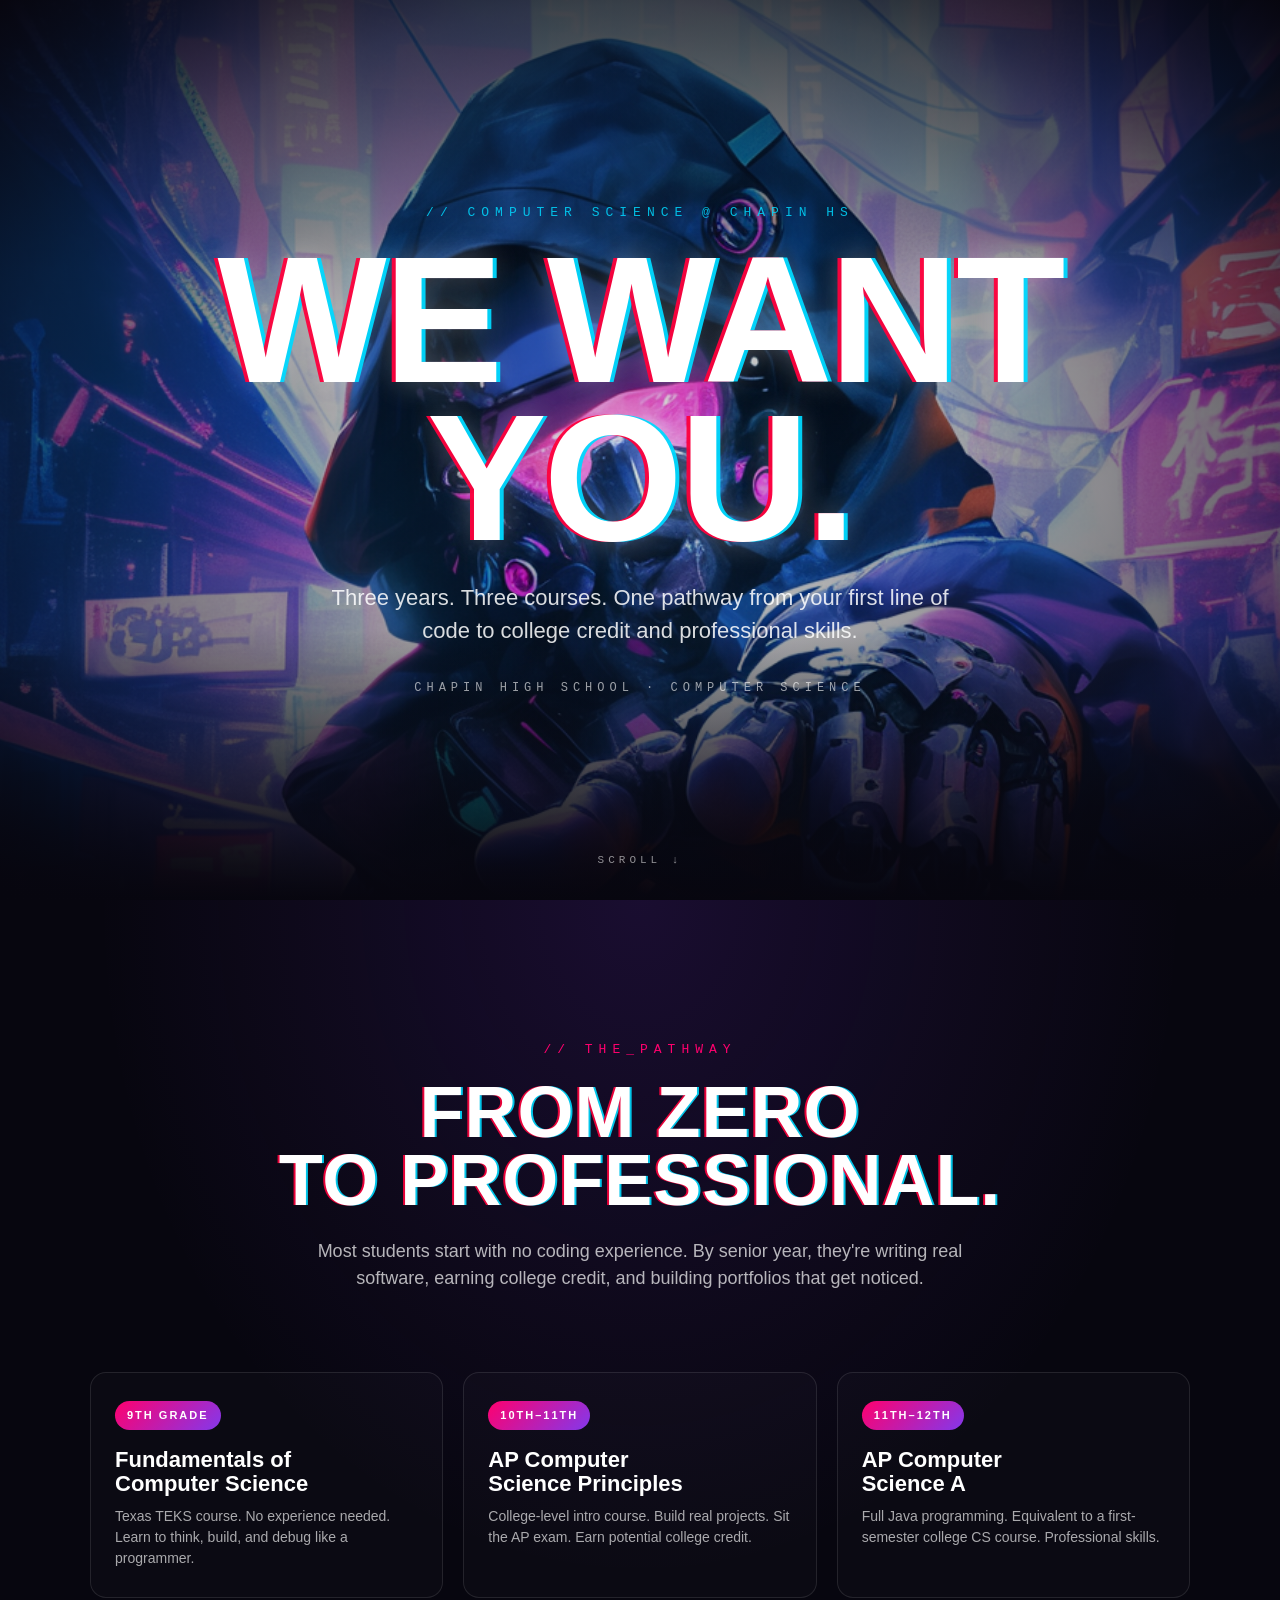
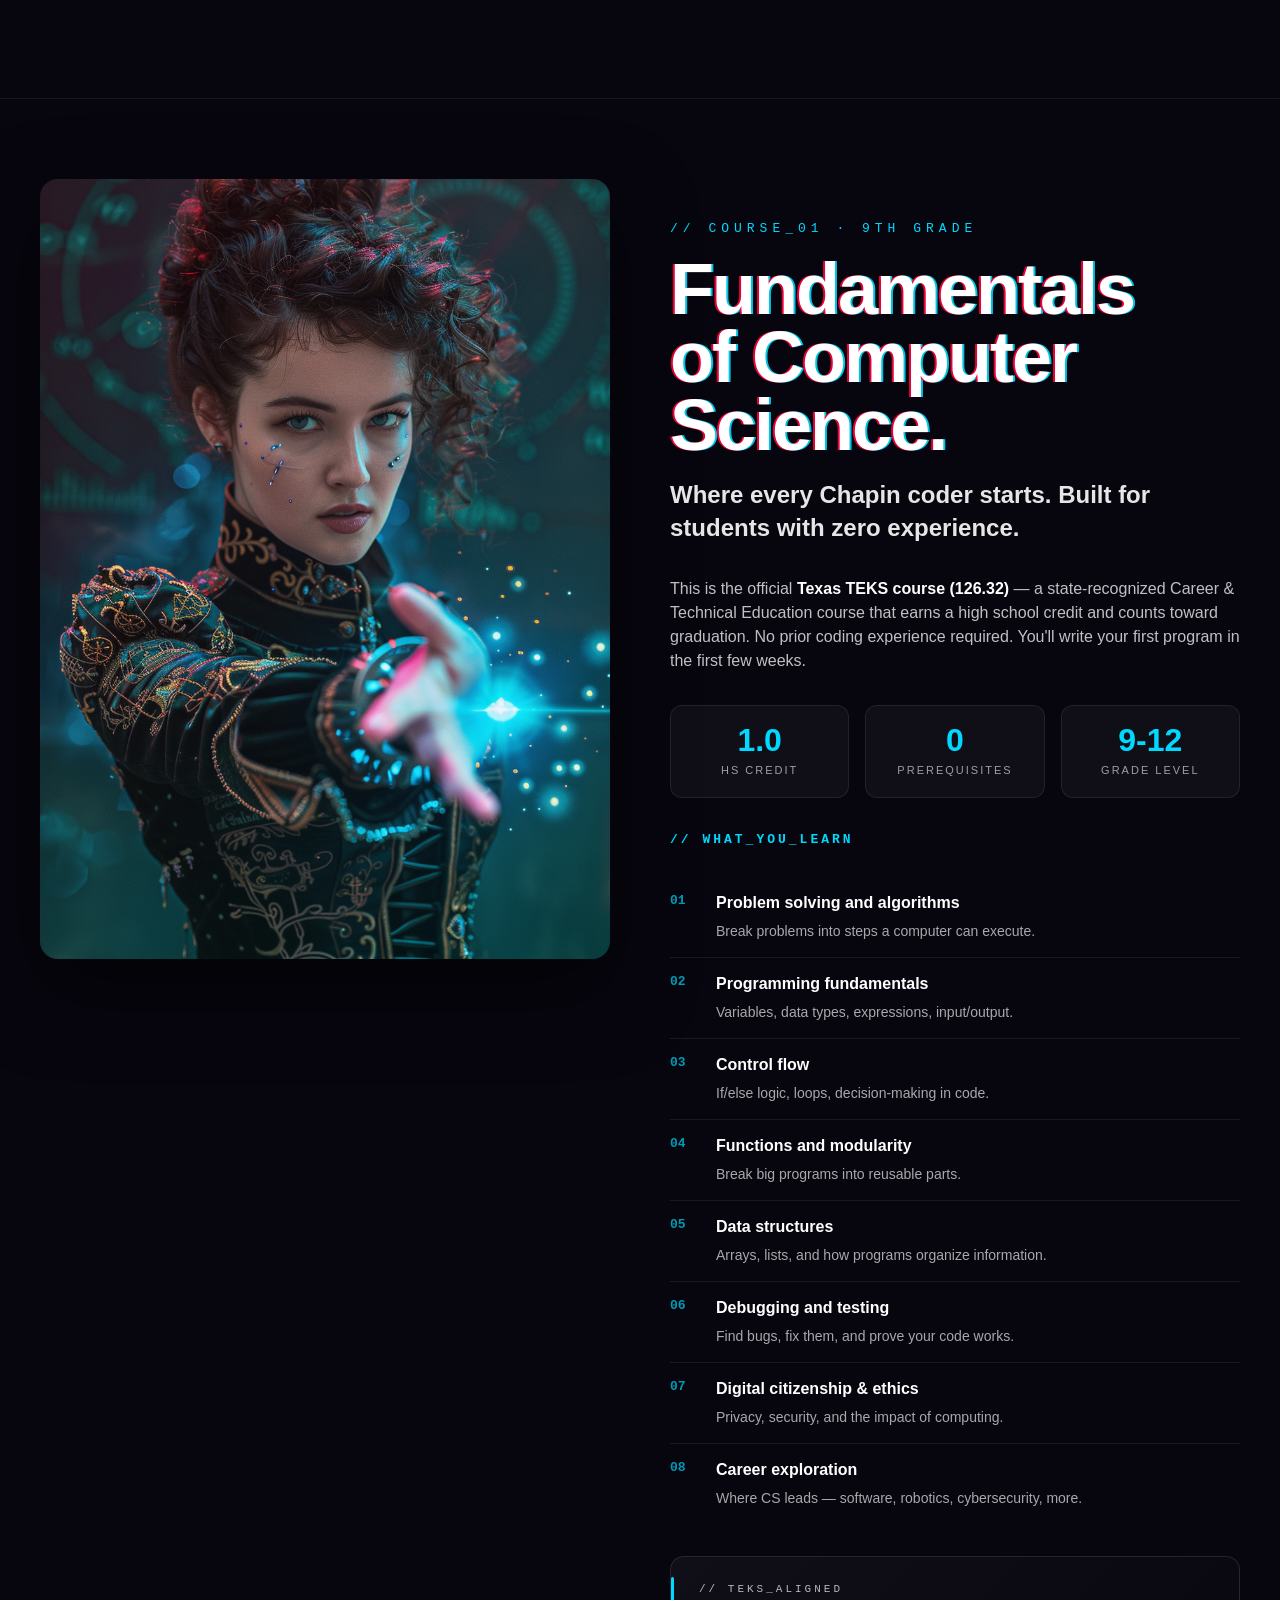
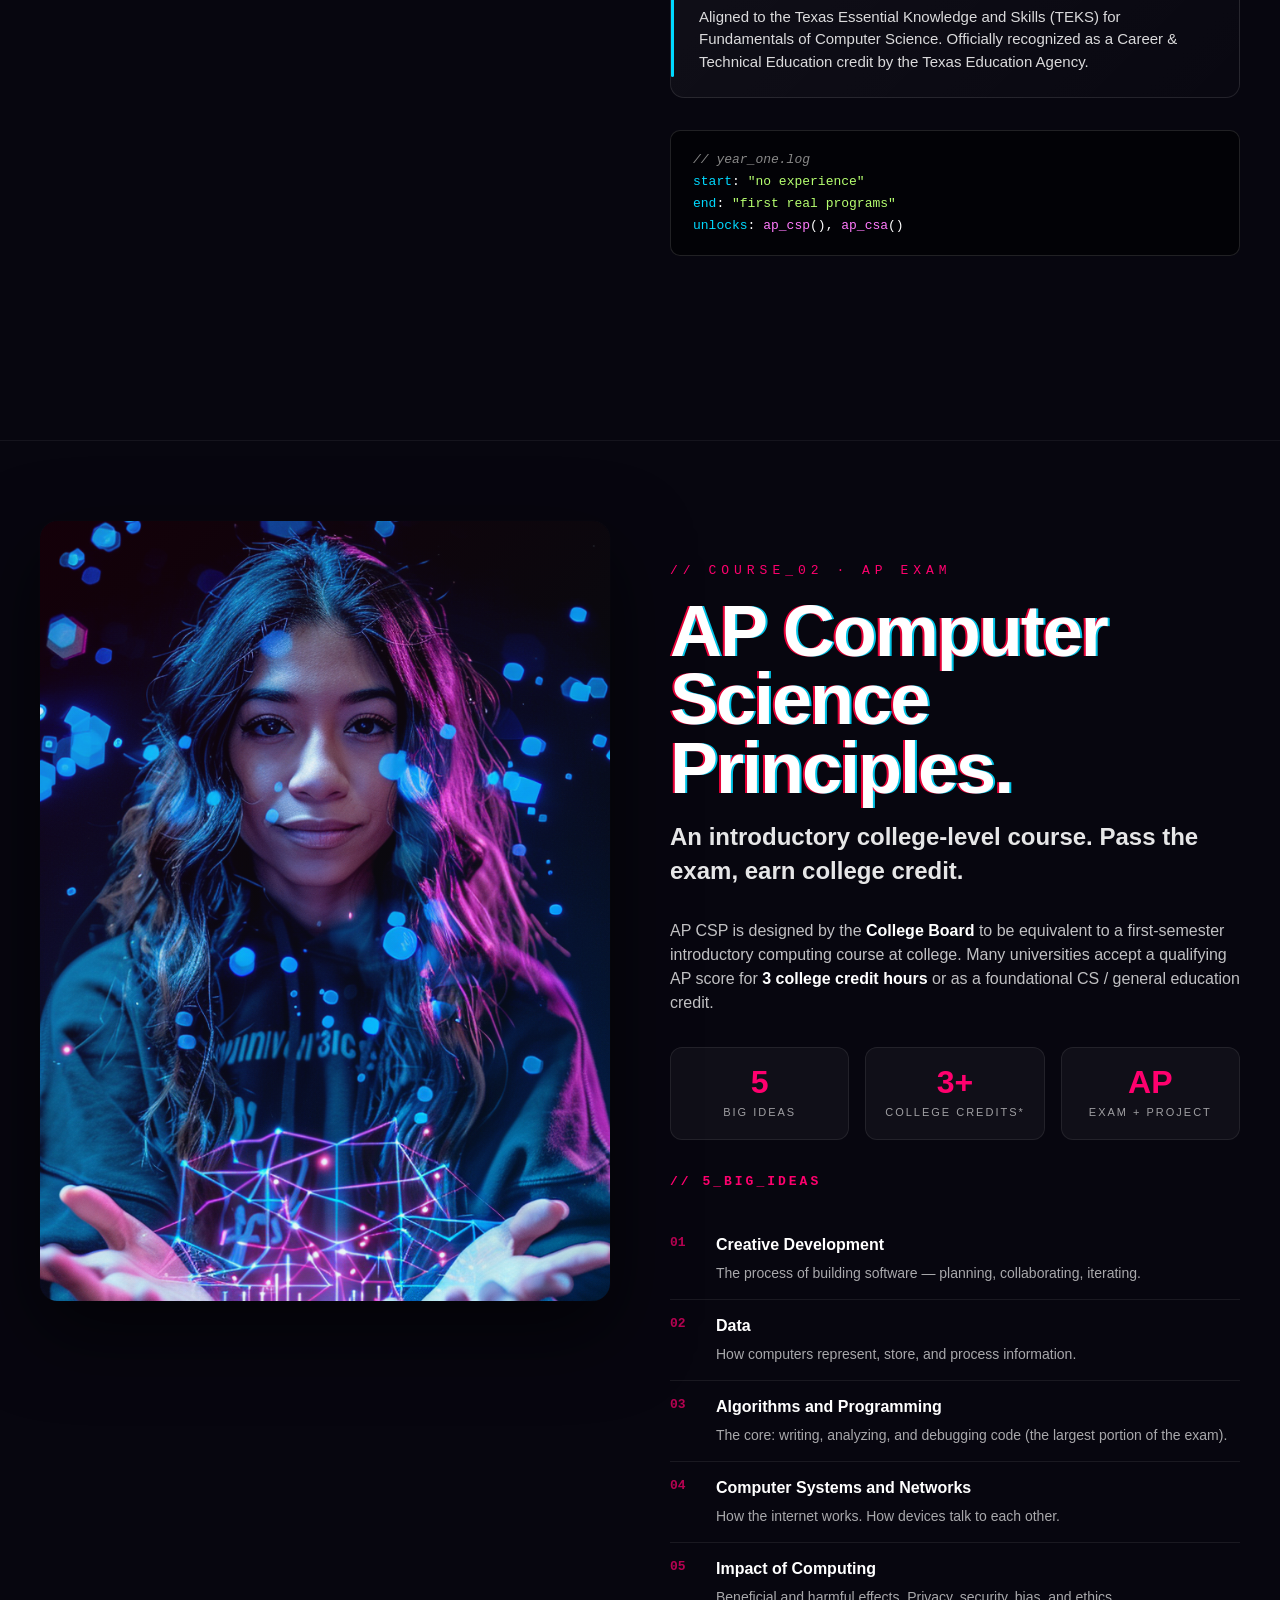
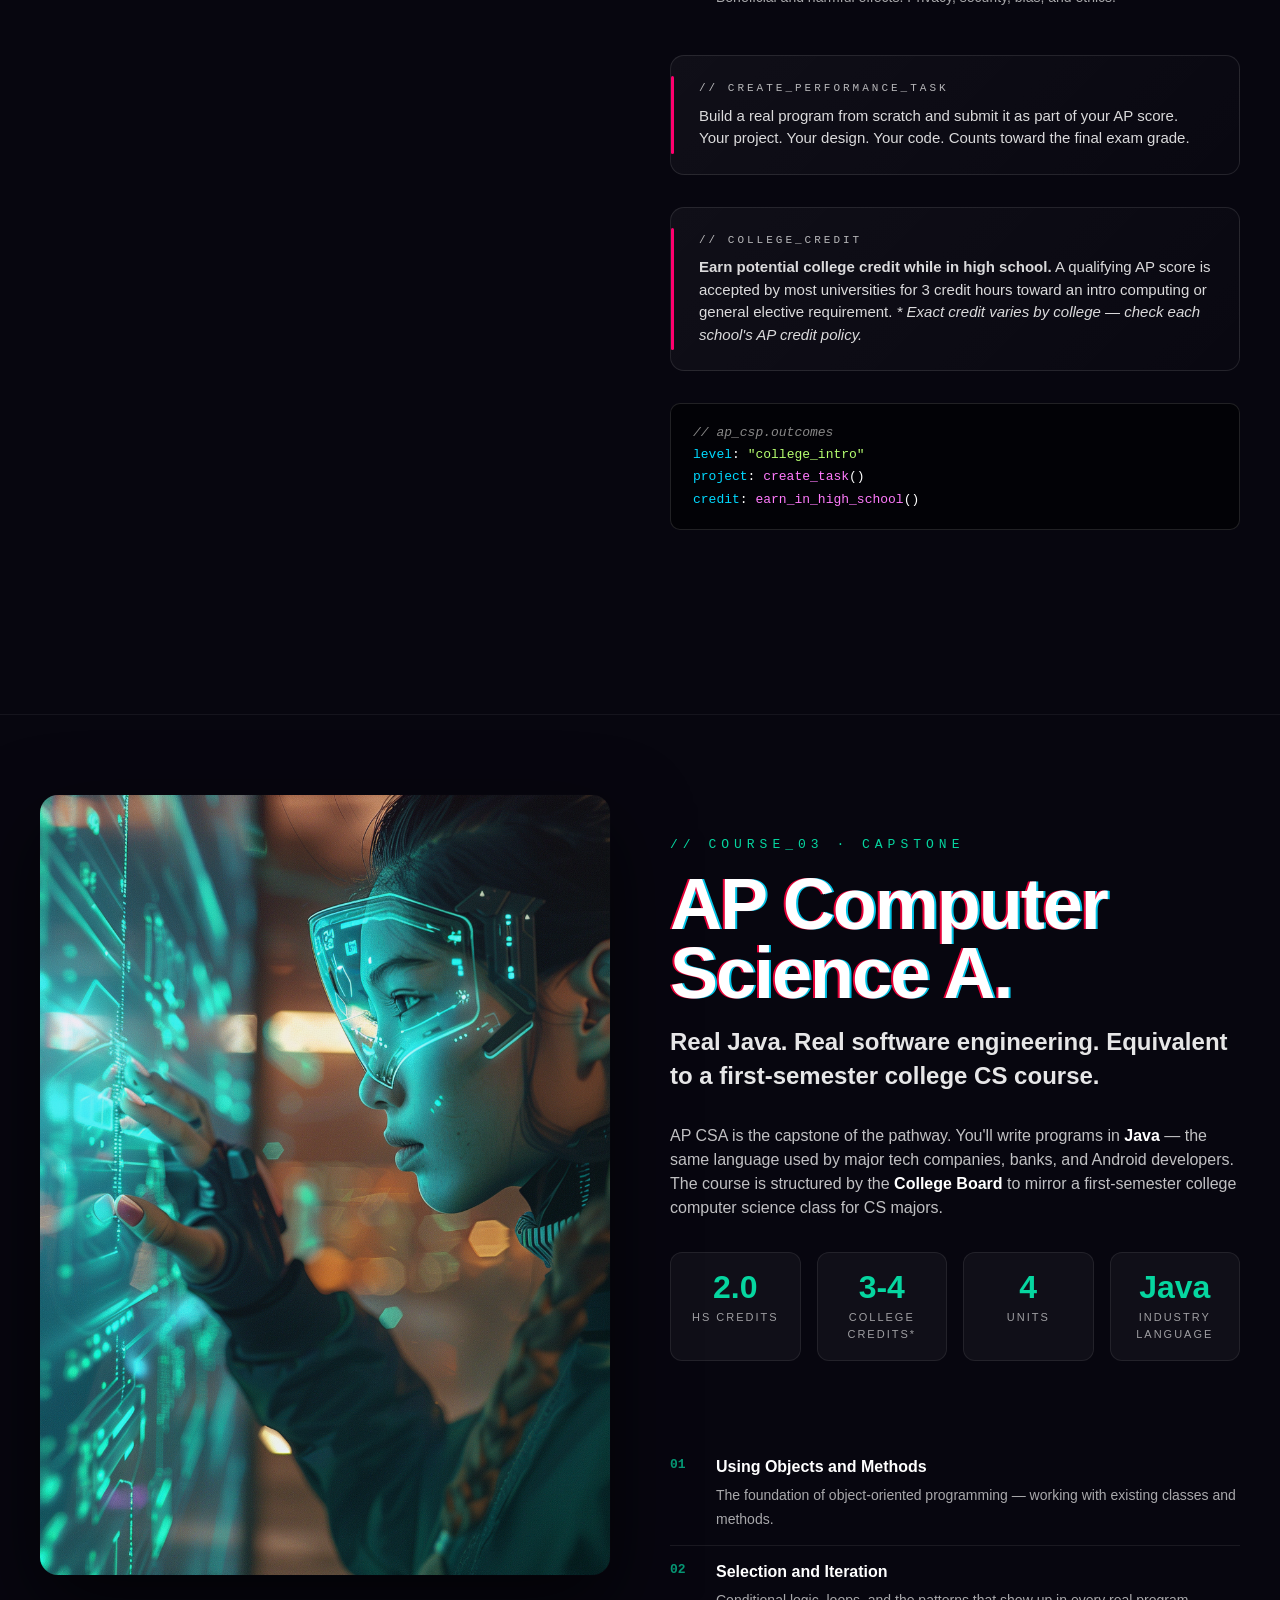
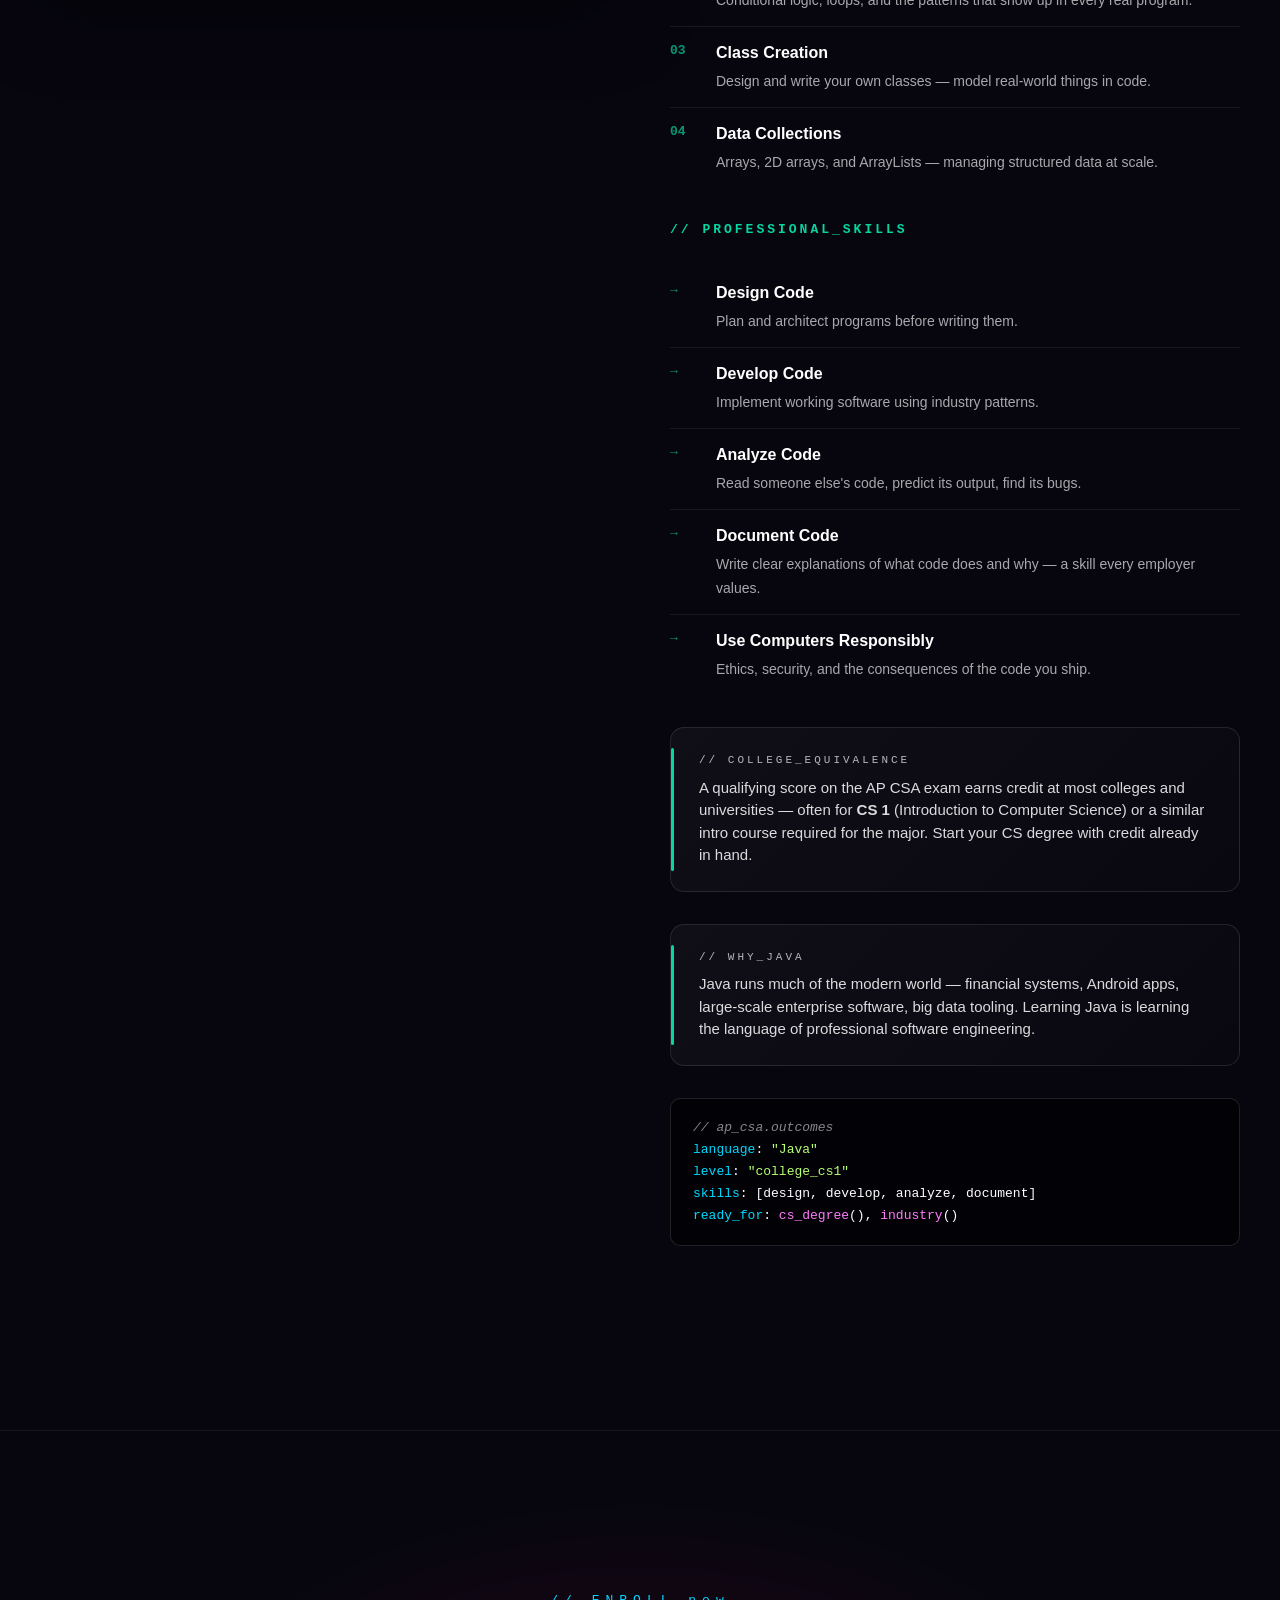
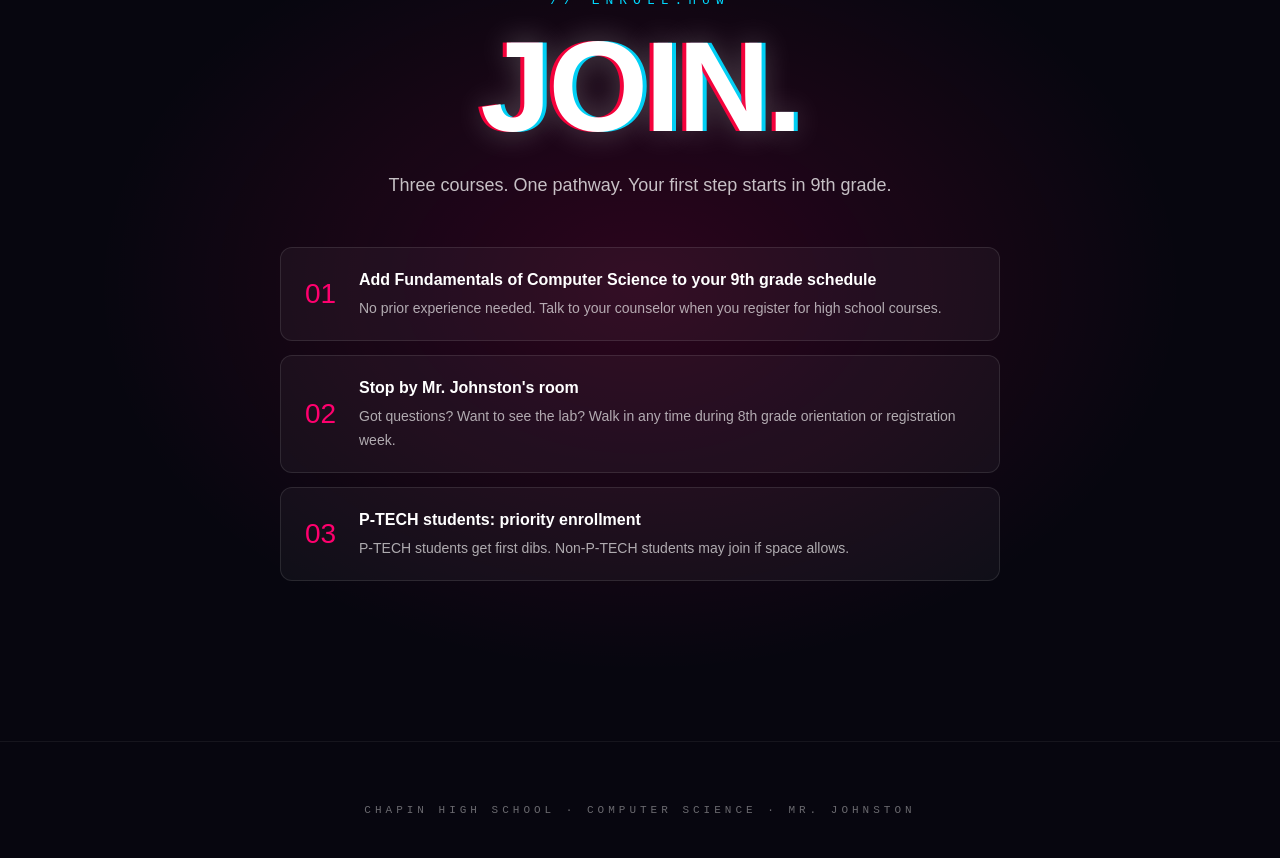
==== index.html @ 75ac90bd "update nav size" ====
<!DOCTYPE html>
<html lang="en">
<head>
<meta charset="UTF-8">
<meta name="viewport" content="width=device-width, initial-scale=1.0">
<title>Join CS at Chapin High School</title>
<style>
  * { box-sizing: border-box; margin: 0; padding: 0; }
  html { scroll-behavior: smooth; }
  body {
    font-family: 'Inter', -apple-system, BlinkMacSystemFont, 'Segoe UI', sans-serif;
    background: #07060f;
    color: #fff;
    overflow-x: hidden;
    line-height: 1.5;
  }
  img { display: block; max-width: 100%; }

  /* ─────────────────────────────────────────────
     CHROMATIC TEXT — matches the recruitment posters
  ───────────────────────────────────────────── */
  .chrom {
    text-shadow:
      -4px 0 0 rgba(255, 0, 60, 0.95),
       4px 0 0 rgba(0, 217, 255, 0.95),
       0 0 30px rgba(255,255,255,0.3);
    letter-spacing: 1px;
  }
  .chrom.subtle {
    text-shadow:
      -2px 0 0 rgba(255, 0, 60, 0.9),
       2px 0 0 rgba(0, 217, 255, 0.9);
  }
  .mono { font-family: 'Courier New', 'Menlo', monospace; }

  /* ─────────────────────────────────────────────
     STICKY NAV — top bar with course jump links
  ───────────────────────────────────────────── */
  nav.topbar {
    position: fixed;
    top: 0; left: 0; right: 0;
    z-index: 100;
    display: flex;
    justify-content: space-between;
    align-items: center;
    padding: 18px 32px;
    background: rgba(7, 6, 15, 0.75);
    backdrop-filter: blur(12px);
    -webkit-backdrop-filter: blur(12px);
    border-bottom: 1px solid rgba(255,255,255,0.08);
    transition: opacity 0.4s;
    opacity: 0;
    pointer-events: none;
  }
  nav.topbar.visible {
    opacity: 1;
    pointer-events: auto;
  }
  nav.topbar .brand {
    font-weight: 900;
    letter-spacing: 3px;
    font-size: 12px;
  }
  nav.topbar .links {
    display: flex;
    gap: 28px;
  }
  nav.topbar .links a {
    color: rgba(255,255,255,0.7);
    text-decoration: none;
    font-size: 13px;
    font-weight: 600;
    letter-spacing: 1px;
    transition: color 0.2s;
  }
  nav.topbar .links a:hover,
  nav.topbar .links a.active {
    color: #00d9ff;
  }
  nav.topbar .short { display: none; }
  @media (max-width: 600px) {
    nav.topbar { padding: 14px 18px; }
    nav.topbar .links { gap: 18px; }
    nav.topbar .full { display: none; }
    nav.topbar .short { display: inline; }
  }

  /* ─────────────────────────────────────────────
     HERO
  ───────────────────────────────────────────── */
  .hero {
    position: relative;
    height: 100vh;
    display: flex;
    align-items: center;
    justify-content: center;
    overflow: hidden;
  }
  .hero-bg {
    position: absolute;
    inset: 0;
    background-image: url('images/mjstem_Cool_cyberpunk_hacker_character_dramatic_recruitment-p_747921a9-f107-4bc1-9a56-e63c9869f5ca_3.png');
    background-size: cover;
    background-position: center 20%;
    z-index: 0;
  }
  .hero-bg::after {
    content: '';
    position: absolute;
    inset: 0;
    background:
      radial-gradient(ellipse at center, rgba(0,0,0,0.1) 0%, rgba(7,6,15,0.6) 70%, rgba(7,6,15,1) 100%),
      linear-gradient(to bottom, rgba(7,6,15,0.4) 0%, rgba(7,6,15,0) 30%, rgba(7,6,15,0) 70%, rgba(7,6,15,1) 100%);
  }
  .hero-content {
    position: relative;
    z-index: 2;
    text-align: center;
    padding: 0 24px;
    max-width: 1100px;
  }
  .hero .eyebrow {
    font-family: 'Courier New', monospace;
    font-size: 13px;
    letter-spacing: 6px;
    color: #00d9ff;
    margin-bottom: 20px;
    opacity: 0.85;
  }
  .hero h1 {
    font-family: 'Arial Black', 'Impact', sans-serif;
    font-size: clamp(72px, 14vw, 200px);
    font-weight: 900;
    line-height: 0.88;
    letter-spacing: -3px;
    margin-bottom: 24px;
  }
  .hero .sub {
    font-size: clamp(16px, 2vw, 22px);
    max-width: 640px;
    margin: 0 auto;
    color: rgba(255,255,255,0.85);
    font-weight: 500;
  }
  .hero .school {
    font-family: 'Courier New', monospace;
    font-size: 12px;
    letter-spacing: 5px;
    color: rgba(255,255,255,0.6);
    margin-top: 32px;
  }
  .scroll-cue {
    position: absolute;
    bottom: 32px;
    left: 50%;
    transform: translateX(-50%);
    z-index: 3;
    font-family: 'Courier New', monospace;
    font-size: 11px;
    letter-spacing: 4px;
    color: rgba(255,255,255,0.55);
    animation: bounce 2s infinite;
  }
  @keyframes bounce {
    0%, 100% { transform: translateX(-50%) translateY(0); }
    50% { transform: translateX(-50%) translateY(8px); }
  }

  /* ─────────────────────────────────────────────
     PATHWAY OVERVIEW
  ───────────────────────────────────────────── */
  .pathway {
    padding: 140px 32px 100px;
    text-align: center;
    background:
      radial-gradient(ellipse at top, rgba(131, 56, 236, 0.15), transparent 60%),
      #07060f;
  }
  .pathway .label {
    font-family: 'Courier New', monospace;
    font-size: 13px;
    letter-spacing: 6px;
    color: #ff006e;
    margin-bottom: 18px;
  }
  .pathway h2 {
    font-family: 'Arial Black', sans-serif;
    font-size: clamp(40px, 6vw, 72px);
    font-weight: 900;
    line-height: 0.95;
    margin-bottom: 24px;
  }
  .pathway .intro {
    max-width: 700px;
    margin: 0 auto 80px;
    font-size: 18px;
    color: rgba(255,255,255,0.7);
  }
  .pathway-grid {
    display: grid;
    grid-template-columns: repeat(3, 1fr);
    gap: 20px;
    max-width: 1100px;
    margin: 0 auto;
  }
  @media (max-width: 800px) {
    .pathway-grid { grid-template-columns: 1fr; }
  }
  .pathway-node {
    border: 1px solid rgba(255,255,255,0.1);
    border-radius: 16px;
    padding: 28px 24px;
    text-align: left;
    background: rgba(255,255,255,0.02);
    transition: all 0.5s cubic-bezier(0.16, 1, 0.3, 1);
    opacity: 0;
    transform: translateY(40px);
  }
  .pathway-node.in-view {
    opacity: 1;
    transform: translateY(0);
  }
  .pathway-node:hover {
    border-color: rgba(0, 217, 255, 0.4);
    background: rgba(0, 217, 255, 0.04);
  }
  .pathway-node .grade {
    display: inline-block;
    background: linear-gradient(135deg, #ff006e, #8338ec);
    color: #fff;
    font-weight: 900;
    font-size: 11px;
    letter-spacing: 2px;
    padding: 6px 12px;
    border-radius: 50px;
    margin-bottom: 18px;
  }
  .pathway-node h3 {
    font-family: 'Arial Black', sans-serif;
    font-size: 22px;
    line-height: 1.1;
    margin-bottom: 10px;
  }
  .pathway-node p {
    font-size: 14px;
    color: rgba(255,255,255,0.65);
  }

  /* ─────────────────────────────────────────────
     COURSE SECTIONS (sticky-image scrollytelling)
  ───────────────────────────────────────────── */
  .course {
    position: relative;
    padding: 80px 0;
    border-top: 1px solid rgba(255,255,255,0.06);
  }
  .course-row {
    display: grid;
    grid-template-columns: 1fr 1fr;
    gap: 60px;
    max-width: 1400px;
    margin: 0 auto;
    padding: 0 40px;
  }
  @media (max-width: 900px) {
    .course-row { grid-template-columns: 1fr; gap: 40px; }
  }
  .course-image {
    position: sticky;
    top: 80px;
    height: calc(100vh - 120px);
    border-radius: 18px;
    overflow: hidden;
    background-size: cover;
    background-position: center;
    box-shadow:
      0 30px 80px rgba(0,0,0,0.6),
      0 0 1px rgba(255,255,255,0.1);
  }
  .course-image::after {
    content: '';
    position: absolute;
    inset: 0;
    background: linear-gradient(135deg, rgba(255, 0, 110, 0.08), rgba(0, 217, 255, 0.08));
    pointer-events: none;
  }
  .course-content {
    padding: 40px 0 80px;
  }
  .course-content > * {
    opacity: 0;
    transform: translateY(30px);
    transition: opacity 0.7s ease, transform 0.7s ease;
  }
  .course-content > *.in-view {
    opacity: 1;
    transform: translateY(0);
  }
  .course .label {
    font-family: 'Courier New', monospace;
    font-size: 13px;
    letter-spacing: 5px;
    margin-bottom: 16px;
  }
  .course.focs .label { color: #00d9ff; }
  .course.csp .label  { color: #ff006e; }
  .course.csa .label  { color: #06d6a0; }
  .course h2 {
    font-family: 'Arial Black', sans-serif;
    font-size: clamp(40px, 6vw, 72px);
    font-weight: 900;
    line-height: 0.95;
    letter-spacing: -2px;
    margin-bottom: 18px;
  }
  .course .pitch {
    font-size: clamp(18px, 2vw, 24px);
    font-weight: 600;
    color: rgba(255,255,255,0.9);
    margin-bottom: 32px;
    line-height: 1.4;
  }
  .course p.body {
    color: rgba(255,255,255,0.75);
    margin-bottom: 24px;
    font-size: 16px;
  }
  .course p.body strong { color: #fff; font-weight: 700; }

  /* Stats row */
  .stats {
    display: grid;
    grid-template-columns: repeat(3, 1fr);
    gap: 16px;
    margin: 32px 0;
  }
  .stat {
    background: rgba(255,255,255,0.04);
    border: 1px solid rgba(255,255,255,0.08);
    border-radius: 12px;
    padding: 18px 16px;
    text-align: center;
  }
  .stat .num {
    font-family: 'Arial Black', sans-serif;
    font-size: 32px;
    font-weight: 900;
    line-height: 1;
    margin-bottom: 6px;
  }
  .course.focs .stat .num { color: #00d9ff; }
  .course.csp  .stat .num { color: #ff006e; }
  .course.csa  .stat .num { color: #06d6a0; }
  .stat .lbl {
    font-size: 11px;
    letter-spacing: 2px;
    color: rgba(255,255,255,0.6);
    text-transform: uppercase;
  }

  /* Topic / unit lists */
  .topic-list {
    margin: 28px 0;
    list-style: none;
  }
  .topic-list li {
    display: flex;
    gap: 14px;
    padding: 14px 0;
    border-bottom: 1px solid rgba(255,255,255,0.08);
    align-items: flex-start;
  }
  .topic-list li:last-child { border-bottom: none; }
  .topic-list .marker {
    font-family: 'Courier New', monospace;
    font-size: 13px;
    font-weight: 700;
    min-width: 32px;
    opacity: 0.7;
  }
  .course.focs .topic-list .marker { color: #00d9ff; }
  .course.csp .topic-list .marker { color: #ff006e; }
  .course.csa .topic-list .marker { color: #06d6a0; }
  .topic-list .text {
    flex: 1;
  }
  .topic-list .text strong {
    display: block;
    font-weight: 700;
    margin-bottom: 4px;
  }
  .topic-list .text span {
    color: rgba(255,255,255,0.65);
    font-size: 14px;
  }

  /* Callout box */
  .callout {
    border-radius: 14px;
    padding: 24px 28px;
    margin: 32px 0;
    background: linear-gradient(135deg, rgba(255,255,255,0.04), rgba(255,255,255,0.01));
    border: 1px solid rgba(255,255,255,0.1);
    position: relative;
  }
  .callout::before {
    content: '';
    position: absolute;
    left: 0;
    top: 20px;
    bottom: 20px;
    width: 3px;
    border-radius: 3px;
  }
  .course.focs .callout::before { background: #00d9ff; }
  .course.csp  .callout::before { background: #ff006e; }
  .course.csa  .callout::before { background: #06d6a0; }
  .callout .tag {
    font-family: 'Courier New', monospace;
    font-size: 11px;
    letter-spacing: 3px;
    margin-bottom: 8px;
    opacity: 0.7;
  }
  .callout p {
    font-size: 15px;
    color: rgba(255,255,255,0.85);
    line-height: 1.5;
  }

  /* Pseudocode block — matches recruitment poster style */
  .codeblock {
    background: rgba(0,0,0,0.6);
    border: 1px solid rgba(255,255,255,0.12);
    border-radius: 10px;
    padding: 18px 22px;
    margin: 24px 0;
    font-family: 'Courier New', monospace;
    font-size: 13px;
    line-height: 1.7;
    color: #fff;
  }
  .codeblock .cmt { color: #888; font-style: italic; }
  .codeblock .kw  { color: #00d9ff; }
  .codeblock .fn  { color: #ff7afc; }
  .codeblock .str { color: #b6ff70; }

  /* ─────────────────────────────────────────────
     FINAL CTA
  ───────────────────────────────────────────── */
  .final-cta {
    padding: 160px 32px;
    text-align: center;
    background:
      radial-gradient(ellipse at center, rgba(255, 0, 110, 0.15), transparent 60%),
      #07060f;
    border-top: 1px solid rgba(255,255,255,0.06);
  }
  .final-cta .label {
    font-family: 'Courier New', monospace;
    font-size: 13px;
    letter-spacing: 6px;
    color: #00d9ff;
    margin-bottom: 18px;
  }
  .final-cta h2 {
    font-family: 'Arial Black', sans-serif;
    font-size: clamp(56px, 10vw, 140px);
    font-weight: 900;
    line-height: 0.9;
    letter-spacing: -3px;
    margin-bottom: 28px;
  }
  .final-cta .lead {
    max-width: 600px;
    margin: 0 auto 48px;
    font-size: 18px;
    color: rgba(255,255,255,0.75);
  }
  .steps {
    max-width: 720px;
    margin: 0 auto;
    display: grid;
    gap: 14px;
  }
  .step {
    display: flex;
    align-items: center;
    gap: 18px;
    padding: 20px 24px;
    background: rgba(255,255,255,0.04);
    border: 1px solid rgba(255,255,255,0.1);
    border-radius: 12px;
    text-align: left;
  }
  .step .num {
    font-family: 'Arial Black', sans-serif;
    font-size: 28px;
    color: #ff006e;
    min-width: 36px;
  }
  .step .text strong {
    display: block;
    font-weight: 700;
    margin-bottom: 4px;
  }
  .step .text span {
    color: rgba(255,255,255,0.65);
    font-size: 14px;
  }

  footer {
    padding: 60px 32px 40px;
    text-align: center;
    border-top: 1px solid rgba(255,255,255,0.06);
    color: rgba(255,255,255,0.4);
    font-family: 'Courier New', monospace;
    font-size: 11px;
    letter-spacing: 4px;
  }
</style>
</head>
<body>

<!-- ════════ STICKY NAV ════════ -->
<nav class="topbar" id="topbar">
  <div class="brand mono">
    <span class="full">CHAPIN HIGH SCHOOL · CS</span>
    <span class="short">CHS</span>
  </div>
  <div class="links">
    <a href="#focs"><span class="full">FUNDAMENTALS</span><span class="short">FCS</span></a>
    <a href="#csp"><span class="full">AP CSP</span><span class="short">CSP</span></a>
    <a href="#csa"><span class="full">AP CSA</span><span class="short">CSA</span></a>
    <a href="#join">JOIN</a>
  </div>
</nav>

<!-- ════════ HERO ════════ -->
<section class="hero">
  <div class="hero-bg"></div>
  <div class="hero-content">
    <div class="eyebrow">// COMPUTER SCIENCE @ CHAPIN HS</div>
    <h1 class="chrom">WE WANT<br>YOU.</h1>
    <p class="sub">Three years. Three courses. One pathway from your first line of code to college credit and professional skills.</p>
    <div class="school">CHAPIN HIGH SCHOOL · COMPUTER SCIENCE</div>
  </div>
  <div class="scroll-cue">SCROLL ↓</div>
</section>

<!-- ════════ PATHWAY OVERVIEW ════════ -->
<section class="pathway">
  <div class="label">// THE_PATHWAY</div>
  <h2 class="chrom subtle">FROM ZERO<br>TO PROFESSIONAL.</h2>
  <p class="intro">Most students start with no coding experience. By senior year, they're writing real software, earning college credit, and building portfolios that get noticed.</p>

  <div class="pathway-grid">
    <div class="pathway-node" data-reveal>
      <span class="grade">9TH GRADE</span>
      <h3>Fundamentals of<br>Computer Science</h3>
      <p>Texas TEKS course. No experience needed. Learn to think, build, and debug like a programmer.</p>
    </div>
    <div class="pathway-node" data-reveal>
      <span class="grade">10TH–11TH</span>
      <h3>AP Computer<br>Science Principles</h3>
      <p>College-level intro course. Build real projects. Sit the AP exam. Earn potential college credit.</p>
    </div>
    <div class="pathway-node" data-reveal>
      <span class="grade">11TH–12TH</span>
      <h3>AP Computer<br>Science A</h3>
      <p>Full Java programming. Equivalent to a first-semester college CS course. Professional skills.</p>
    </div>
  </div>
</section>

<!-- ════════ FUNDAMENTALS OF CS ════════ -->
<section class="course focs" id="focs">
  <div class="course-row">
    <div class="course-image" style="background-image: url('images/cyberpunk-ada.png');"></div>
    <div class="course-content">
      <div class="label" data-reveal>// COURSE_01 · 9TH GRADE</div>
      <h2 class="chrom subtle" data-reveal>Fundamentals<br>of Computer<br>Science.</h2>
      <p class="pitch" data-reveal>Where every Chapin coder starts. Built for students with zero experience.</p>

      <p class="body" data-reveal>This is the official <strong>Texas TEKS course (126.32)</strong> — a state-recognized Career &amp; Technical Education course that earns a high school credit and counts toward graduation. No prior coding experience required. You'll write your first program in the first few weeks.</p>

      <div class="stats" data-reveal>
        <div class="stat"><div class="num">1.0</div><div class="lbl">HS Credit</div></div>
        <div class="stat"><div class="num">0</div><div class="lbl">Prerequisites</div></div>
        <div class="stat"><div class="num">9-12</div><div class="lbl">Grade Level</div></div>
      </div>

      <h3 class="mono" style="font-size:13px; letter-spacing:3px; color:#00d9ff; margin: 24px 0 8px;" data-reveal>// WHAT_YOU_LEARN</h3>
      <ul class="topic-list" data-reveal>
        <li><span class="marker">01</span><span class="text"><strong>Problem solving and algorithms</strong><span>Break problems into steps a computer can execute.</span></span></li>
        <li><span class="marker">02</span><span class="text"><strong>Programming fundamentals</strong><span>Variables, data types, expressions, input/output.</span></span></li>
        <li><span class="marker">03</span><span class="text"><strong>Control flow</strong><span>If/else logic, loops, decision-making in code.</span></span></li>
        <li><span class="marker">04</span><span class="text"><strong>Functions and modularity</strong><span>Break big programs into reusable parts.</span></span></li>
        <li><span class="marker">05</span><span class="text"><strong>Data structures</strong><span>Arrays, lists, and how programs organize information.</span></span></li>
        <li><span class="marker">06</span><span class="text"><strong>Debugging and testing</strong><span>Find bugs, fix them, and prove your code works.</span></span></li>
        <li><span class="marker">07</span><span class="text"><strong>Digital citizenship &amp; ethics</strong><span>Privacy, security, and the impact of computing.</span></span></li>
        <li><span class="marker">08</span><span class="text"><strong>Career exploration</strong><span>Where CS leads — software, robotics, cybersecurity, more.</span></span></li>
      </ul>

      <div class="callout" data-reveal>
        <div class="tag mono">// TEKS_ALIGNED</div>
        <p>Aligned to the Texas Essential Knowledge and Skills (TEKS) for Fundamentals of Computer Science. Officially recognized as a Career &amp; Technical Education credit by the Texas Education Agency.</p>
      </div>

      <div class="codeblock" data-reveal>
        <span class="cmt">// year_one.log</span><br>
        <span class="kw">start</span>: <span class="str">"no experience"</span><br>
        <span class="kw">end</span>: <span class="str">"first real programs"</span><br>
        <span class="kw">unlocks</span>: <span class="fn">ap_csp</span>(), <span class="fn">ap_csa</span>()
      </div>
    </div>
  </div>
</section>

<!-- ════════ AP CSP ════════ -->
<section class="course csp" id="csp">
  <div class="course-row">
    <div class="course-image" style="background-image: url('images/mjstem_Confident_young_Latina_creator_warm_brown_skin_long_da_d593f914-3126-4b63-9830-e44363c1023a_0.png');"></div>
    <div class="course-content">
      <div class="label" data-reveal>// COURSE_02 · AP EXAM</div>
      <h2 class="chrom subtle" data-reveal>AP Computer<br>Science<br>Principles.</h2>
      <p class="pitch" data-reveal>An introductory college-level course. Pass the exam, earn college credit.</p>

      <p class="body" data-reveal>AP CSP is designed by the <strong>College Board</strong> to be equivalent to a first-semester introductory computing course at college. Many universities accept a qualifying AP score for <strong>3 college credit hours</strong> or as a foundational CS / general education credit.</p>

      <div class="stats" data-reveal>
        <div class="stat"><div class="num">5</div><div class="lbl">Big Ideas</div></div>
        <div class="stat"><div class="num">3+</div><div class="lbl">College Credits*</div></div>
        <div class="stat"><div class="num">AP</div><div class="lbl">Exam + Project</div></div>
      </div>

      <h3 class="mono" style="font-size:13px; letter-spacing:3px; color:#ff006e; margin: 24px 0 8px;" data-reveal>// 5_BIG_IDEAS</h3>
      <ul class="topic-list" data-reveal>
        <li><span class="marker">01</span><span class="text"><strong>Creative Development</strong><span>The process of building software — planning, collaborating, iterating.</span></span></li>
        <li><span class="marker">02</span><span class="text"><strong>Data</strong><span>How computers represent, store, and process information.</span></span></li>
        <li><span class="marker">03</span><span class="text"><strong>Algorithms and Programming</strong><span>The core: writing, analyzing, and debugging code (the largest portion of the exam).</span></span></li>
        <li><span class="marker">04</span><span class="text"><strong>Computer Systems and Networks</strong><span>How the internet works. How devices talk to each other.</span></span></li>
        <li><span class="marker">05</span><span class="text"><strong>Impact of Computing</strong><span>Beneficial and harmful effects. Privacy, security, bias, and ethics.</span></span></li>
      </ul>

      <div class="callout" data-reveal>
        <div class="tag mono">// CREATE_PERFORMANCE_TASK</div>
        <p>Build a real program from scratch and submit it as part of your AP score. Your project. Your design. Your code. Counts toward the final exam grade.</p>
      </div>

      <div class="callout" data-reveal>
        <div class="tag mono">// COLLEGE_CREDIT</div>
        <p><strong>Earn potential college credit while in high school.</strong> A qualifying AP score is accepted by most universities for 3 credit hours toward an intro computing or general elective requirement. <em>* Exact credit varies by college — check each school's AP credit policy.</em></p>
      </div>

      <div class="codeblock" data-reveal>
        <span class="cmt">// ap_csp.outcomes</span><br>
        <span class="kw">level</span>: <span class="str">"college_intro"</span><br>
        <span class="kw">project</span>: <span class="fn">create_task</span>()<br>
        <span class="kw">credit</span>: <span class="fn">earn_in_high_school</span>()
      </div>
    </div>
  </div>
</section>

<!-- ════════ AP CSA ════════ -->
<section class="course csa" id="csa">
  <div class="course-row">
    <div class="course-image" style="background-image: url('images/mjstem_Cyberpunk_white-hat_hacker_operative_young_South_Asian_2a2a8773-59bd-4d55-8196-5ee295d68462_2.png');"></div>
    <div class="course-content">
      <div class="label" data-reveal>// COURSE_03 · CAPSTONE</div>
      <h2 class="chrom subtle" data-reveal>AP Computer<br>Science A.</h2>
      <p class="pitch" data-reveal>Real Java. Real software engineering. Equivalent to a first-semester college CS course.</p>

      <p class="body" data-reveal>AP CSA is the capstone of the pathway. You'll write programs in <strong>Java</strong> — the same language used by major tech companies, banks, and Android developers. The course is structured by the <strong>College Board</strong> to mirror a first-semester college computer science class for CS majors.</p>

      <div class="stats" data-reveal style="grid-template-columns: repeat(4, 1fr);">
        <div class="stat"><div class="num">2.0</div><div class="lbl">HS Credits</div></div>
        <div class="stat"><div class="num">3-4</div><div class="lbl">College Credits*</div></div>
        <div class="stat"><div class="num">4</div><div class="lbl">Units</div></div>
        <div class="stat"><div class="num">Java</div><div class="lbl">Industry Language</div></div>
      </div>

      <h3 class="mono" style="font-size:13px; letter-spacing:3px; color:#06d6a0; margin: 24px 0 8px;" data-reveal>// 4_UNITS</h3>
      <ul class="topic-list" data-reveal>
        <li><span class="marker">01</span><span class="text"><strong>Using Objects and Methods</strong><span>The foundation of object-oriented programming — working with existing classes and methods.</span></span></li>
        <li><span class="marker">02</span><span class="text"><strong>Selection and Iteration</strong><span>Conditional logic, loops, and the patterns that show up in every real program.</span></span></li>
        <li><span class="marker">03</span><span class="text"><strong>Class Creation</strong><span>Design and write your own classes — model real-world things in code.</span></span></li>
        <li><span class="marker">04</span><span class="text"><strong>Data Collections</strong><span>Arrays, 2D arrays, and ArrayLists — managing structured data at scale.</span></span></li>
      </ul>

      <h3 class="mono" style="font-size:13px; letter-spacing:3px; color:#06d6a0; margin: 32px 0 8px;" data-reveal>// PROFESSIONAL_SKILLS</h3>
      <ul class="topic-list" data-reveal>
        <li><span class="marker">→</span><span class="text"><strong>Design Code</strong><span>Plan and architect programs before writing them.</span></span></li>
        <li><span class="marker">→</span><span class="text"><strong>Develop Code</strong><span>Implement working software using industry patterns.</span></span></li>
        <li><span class="marker">→</span><span class="text"><strong>Analyze Code</strong><span>Read someone else's code, predict its output, find its bugs.</span></span></li>
        <li><span class="marker">→</span><span class="text"><strong>Document Code</strong><span>Write clear explanations of what code does and why — a skill every employer values.</span></span></li>
        <li><span class="marker">→</span><span class="text"><strong>Use Computers Responsibly</strong><span>Ethics, security, and the consequences of the code you ship.</span></span></li>
      </ul>

      <div class="callout" data-reveal>
        <div class="tag mono">// COLLEGE_EQUIVALENCE</div>
        <p>A qualifying score on the AP CSA exam earns credit at most colleges and universities — often for <strong>CS 1</strong> (Introduction to Computer Science) or a similar intro course required for the major. Start your CS degree with credit already in hand.</p>
      </div>

      <div class="callout" data-reveal>
        <div class="tag mono">// WHY_JAVA</div>
        <p>Java runs much of the modern world — financial systems, Android apps, large-scale enterprise software, big data tooling. Learning Java is learning the language of professional software engineering.</p>
      </div>

      <div class="codeblock" data-reveal>
        <span class="cmt">// ap_csa.outcomes</span><br>
        <span class="kw">language</span>: <span class="str">"Java"</span><br>
        <span class="kw">level</span>: <span class="str">"college_cs1"</span><br>
        <span class="kw">skills</span>: [design, develop, analyze, document]<br>
        <span class="kw">ready_for</span>: <span class="fn">cs_degree</span>(), <span class="fn">industry</span>()
      </div>
    </div>
  </div>
</section>

<!-- ════════ FINAL CTA ════════ -->
<section class="final-cta" id="join">
  <div class="label">// ENROLL.now</div>
  <h2 class="chrom">JOIN.</h2>
  <p class="lead">Three courses. One pathway. Your first step starts in 9th grade.</p>

  <div class="steps">
    <div class="step" data-reveal>
      <div class="num mono">01</div>
      <div class="text">
        <strong>Add Fundamentals of Computer Science to your 9th grade schedule</strong>
        <span>No prior experience needed. Talk to your counselor when you register for high school courses.</span>
      </div>
    </div>
    <div class="step" data-reveal>
      <div class="num mono">02</div>
      <div class="text">
        <strong>Stop by Mr. Johnston's room</strong>
        <span>Got questions? Want to see the lab? Walk in any time during 8th grade orientation or registration week.</span>
      </div>
    </div>
    <div class="step" data-reveal>
      <div class="num mono">03</div>
      <div class="text">
        <strong>P-TECH students: priority enrollment</strong>
        <span>P-TECH students get first dibs. Non-P-TECH students may join if space allows.</span>
      </div>
    </div>
  </div>
</section>

<footer>
  CHAPIN HIGH SCHOOL · COMPUTER SCIENCE · MR. JOHNSTON
</footer>

<script>
  // Reveal-on-scroll
  const reveal = (els) => {
    const io = new IntersectionObserver((entries) => {
      entries.forEach(e => {
        if (e.isIntersecting) {
          e.target.classList.add('in-view');
          io.unobserve(e.target);
        }
      });
    }, { threshold: 0.15, rootMargin: '0px 0px -80px 0px' });
    els.forEach(el => io.observe(el));
  };
  reveal(document.querySelectorAll('[data-reveal], .course-content > *'));

  // Sticky nav appears after hero
  const topbar = document.getElementById('topbar');
  const hero = document.querySelector('.hero');
  const navObserver = new IntersectionObserver(([entry]) => {
    if (entry.isIntersecting) topbar.classList.remove('visible');
    else topbar.classList.add('visible');
  }, { threshold: 0.05 });
  navObserver.observe(hero);

  // Active nav link based on current section
  const sections = ['focs', 'csp', 'csa', 'join'].map(id => ({
    id, el: document.getElementById(id),
    link: document.querySelector(`nav .links a[href="#${id}"]`)
  }));
  const setActive = (activeId) => {
    sections.forEach(s => s.link?.classList.toggle('active', s.id === activeId));
  };
  const sectionObserver = new IntersectionObserver((entries) => {
    entries.forEach(e => {
      if (e.isIntersecting) setActive(e.target.id);
    });
  }, { rootMargin: '-40% 0px -50% 0px' });
  sections.forEach(s => s.el && sectionObserver.observe(s.el));
</script>

</body>
</html>
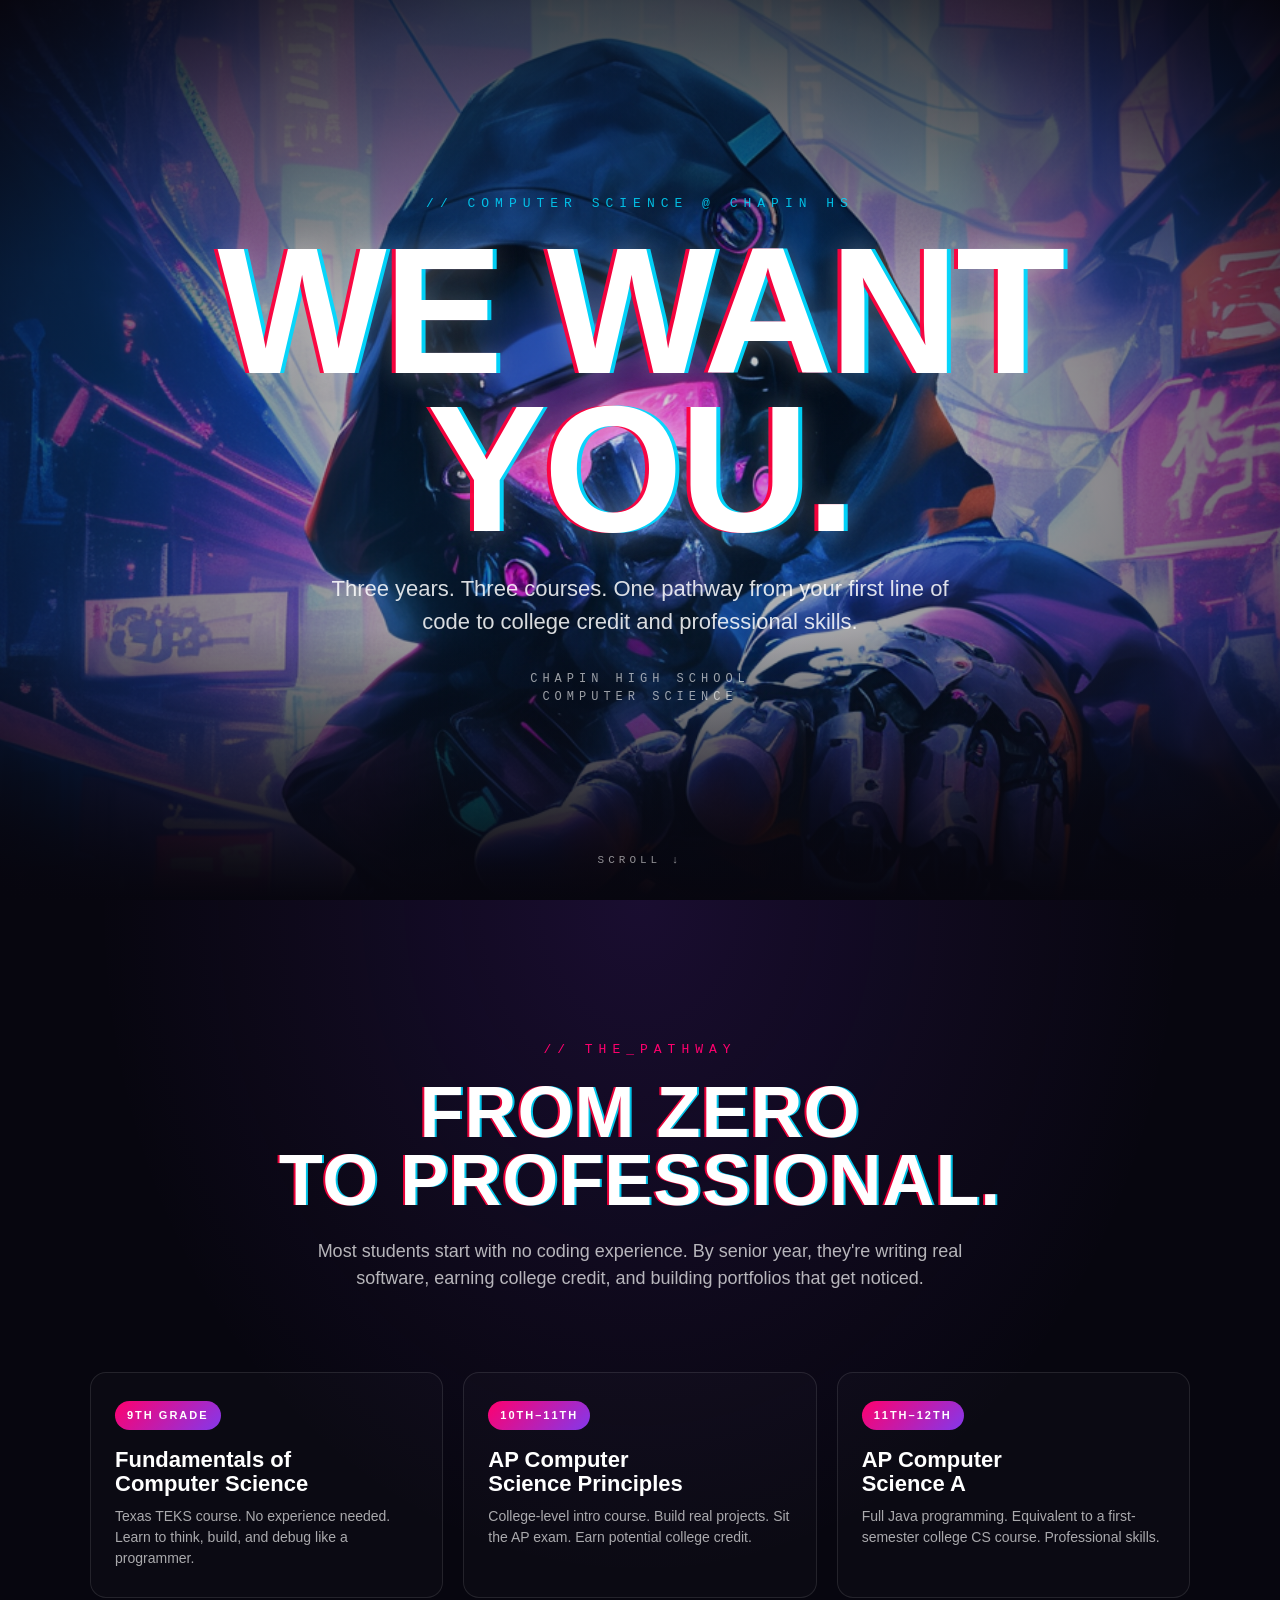
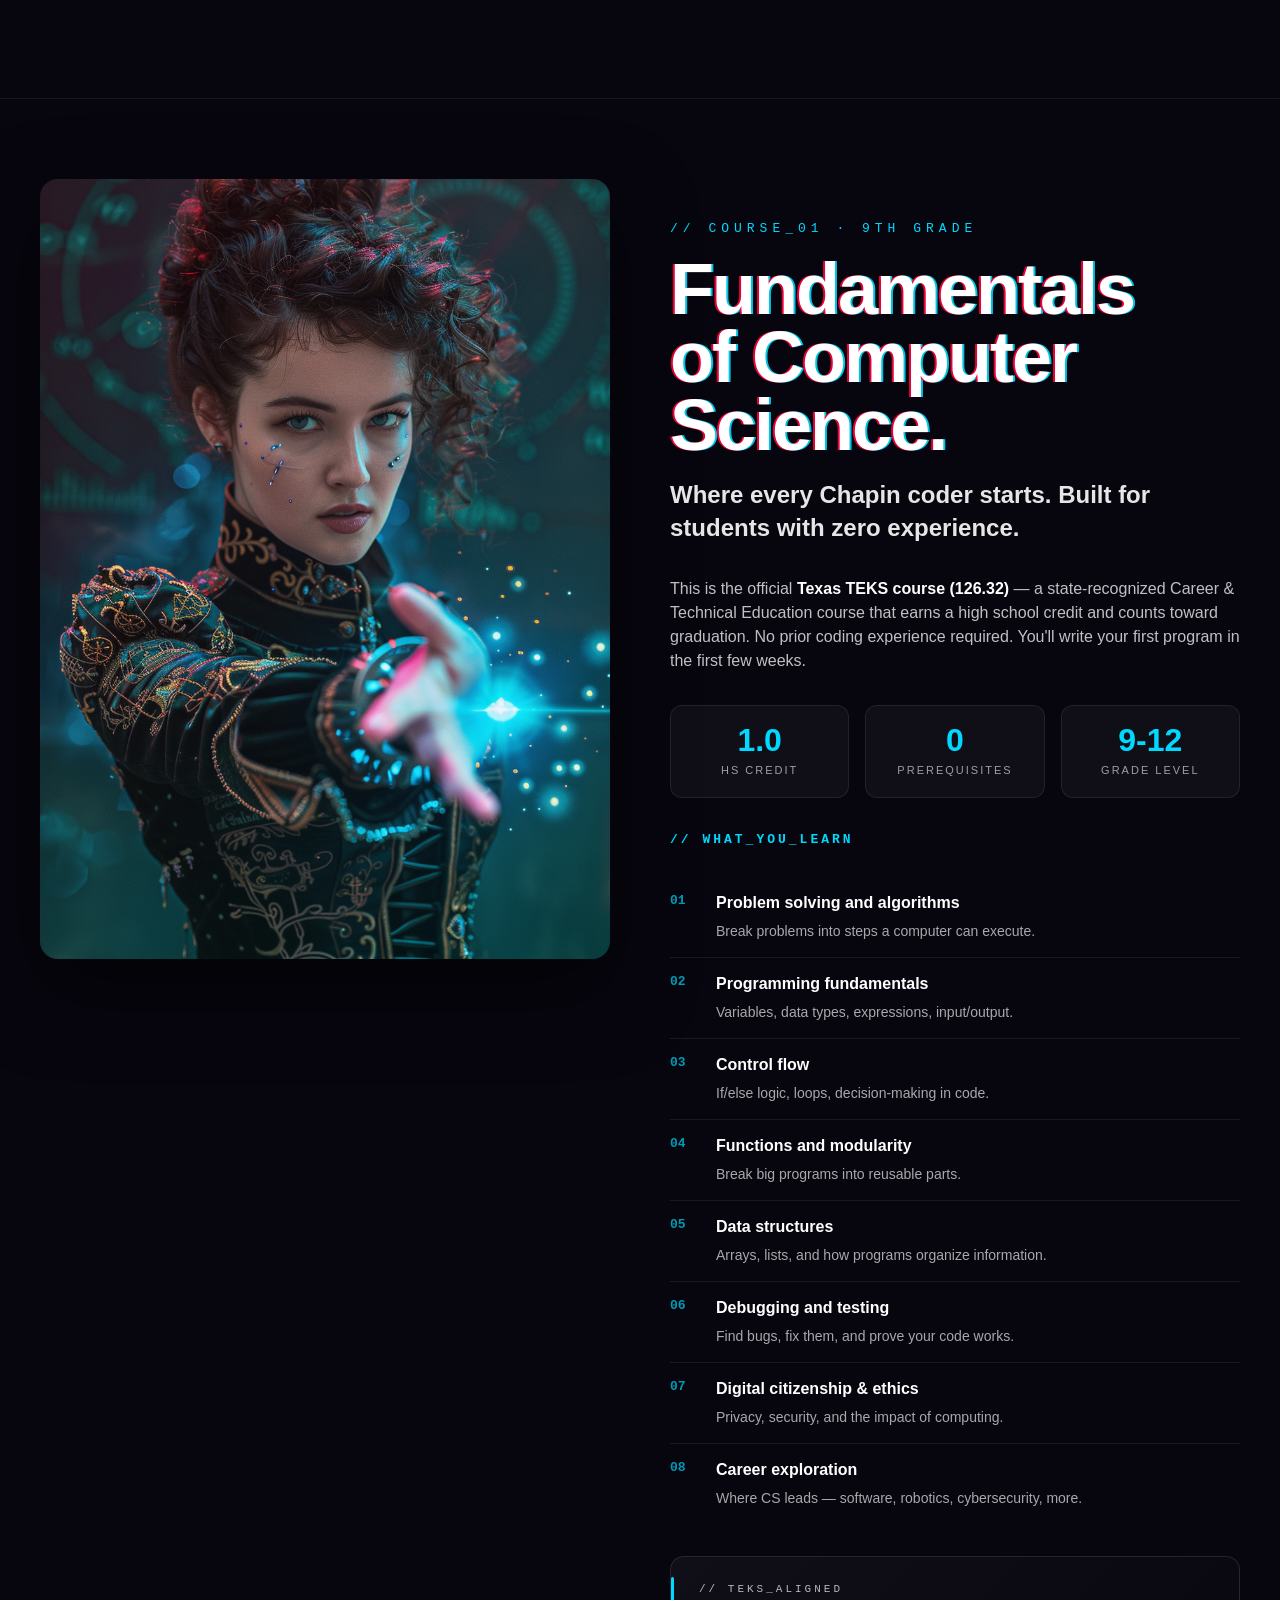
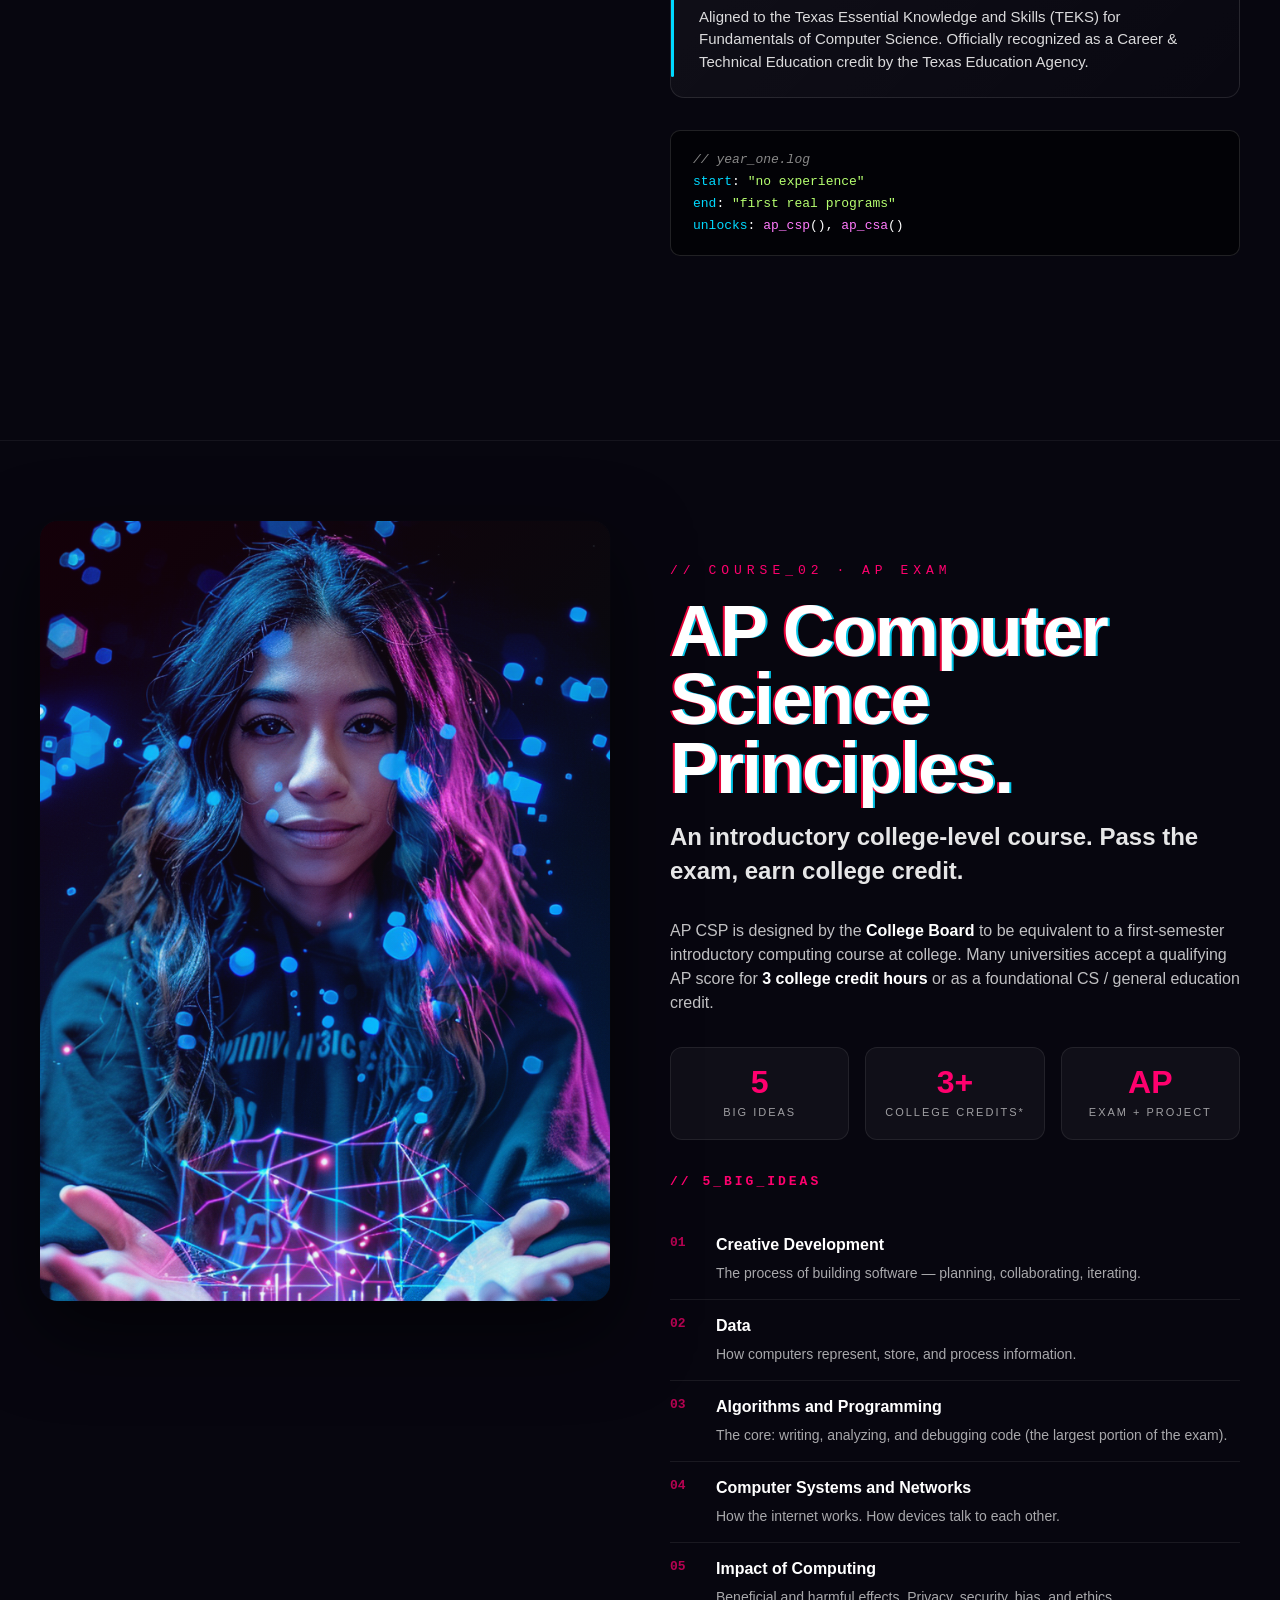
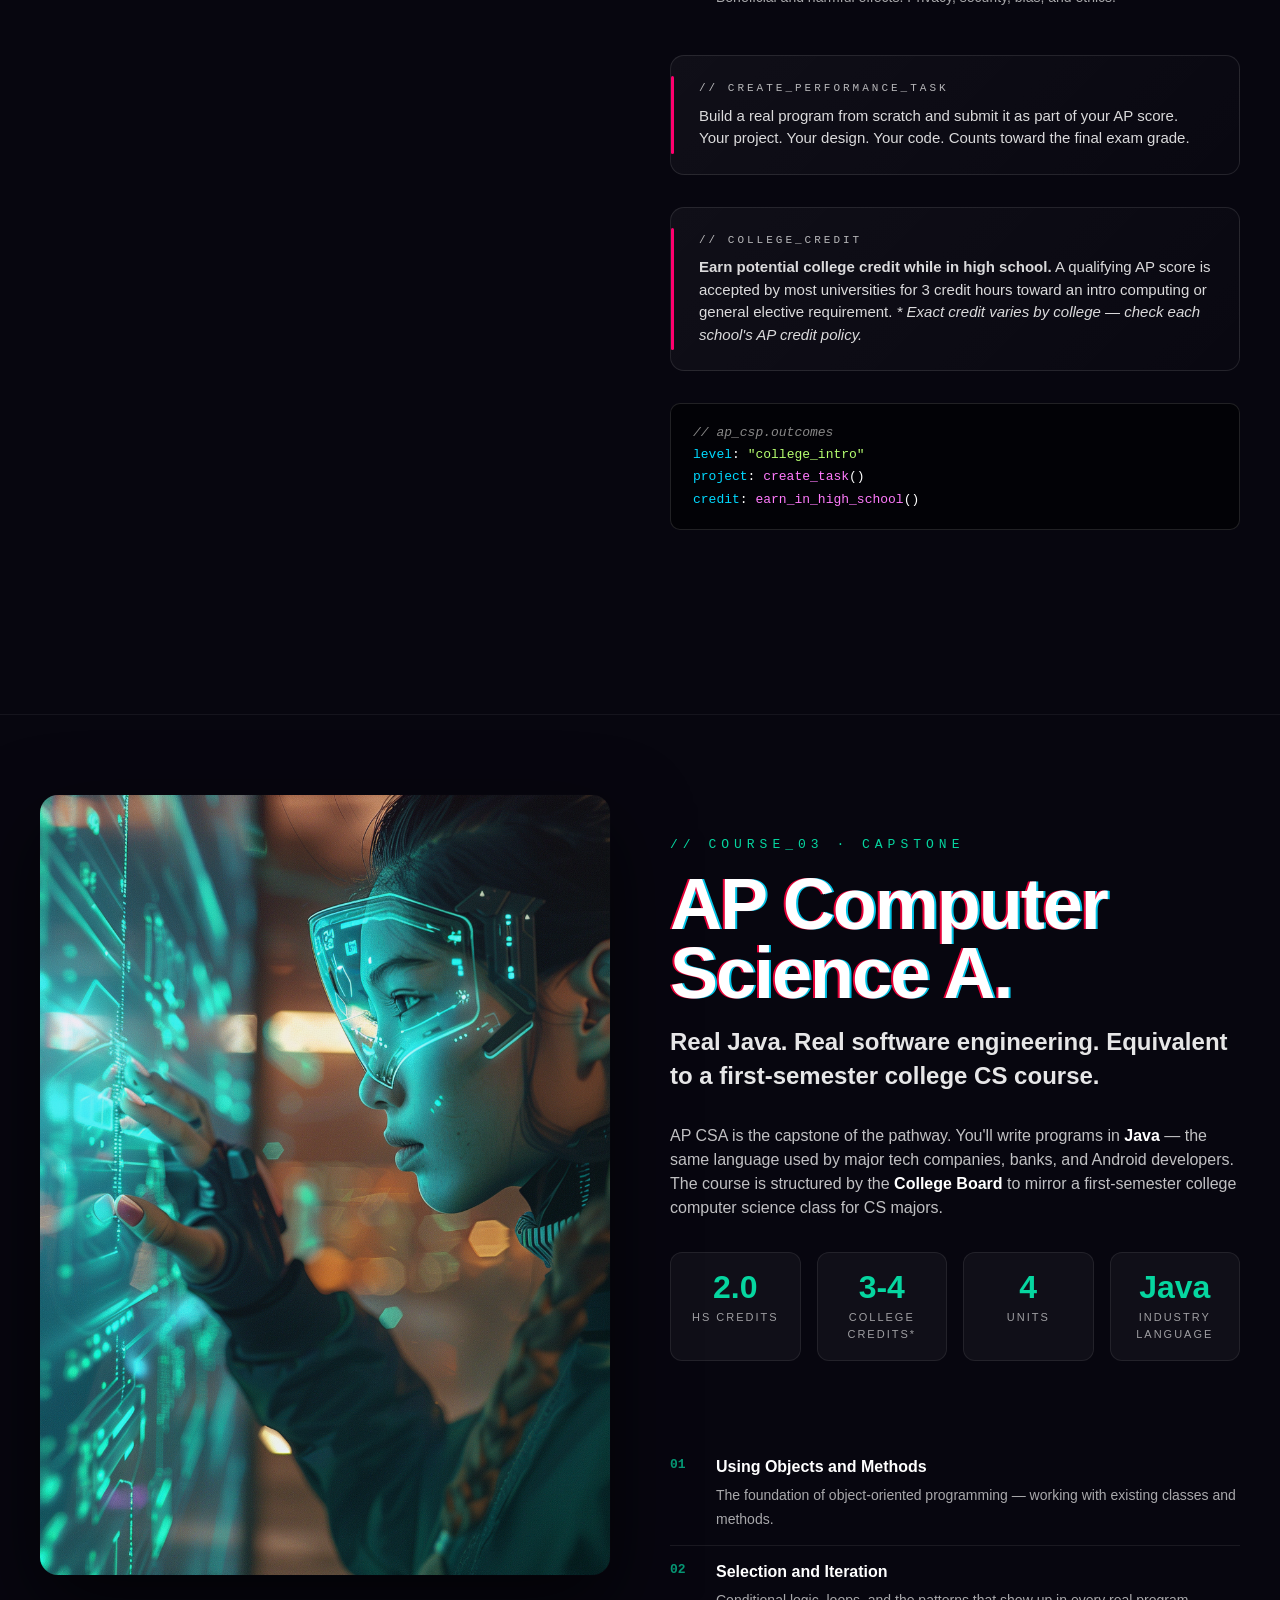
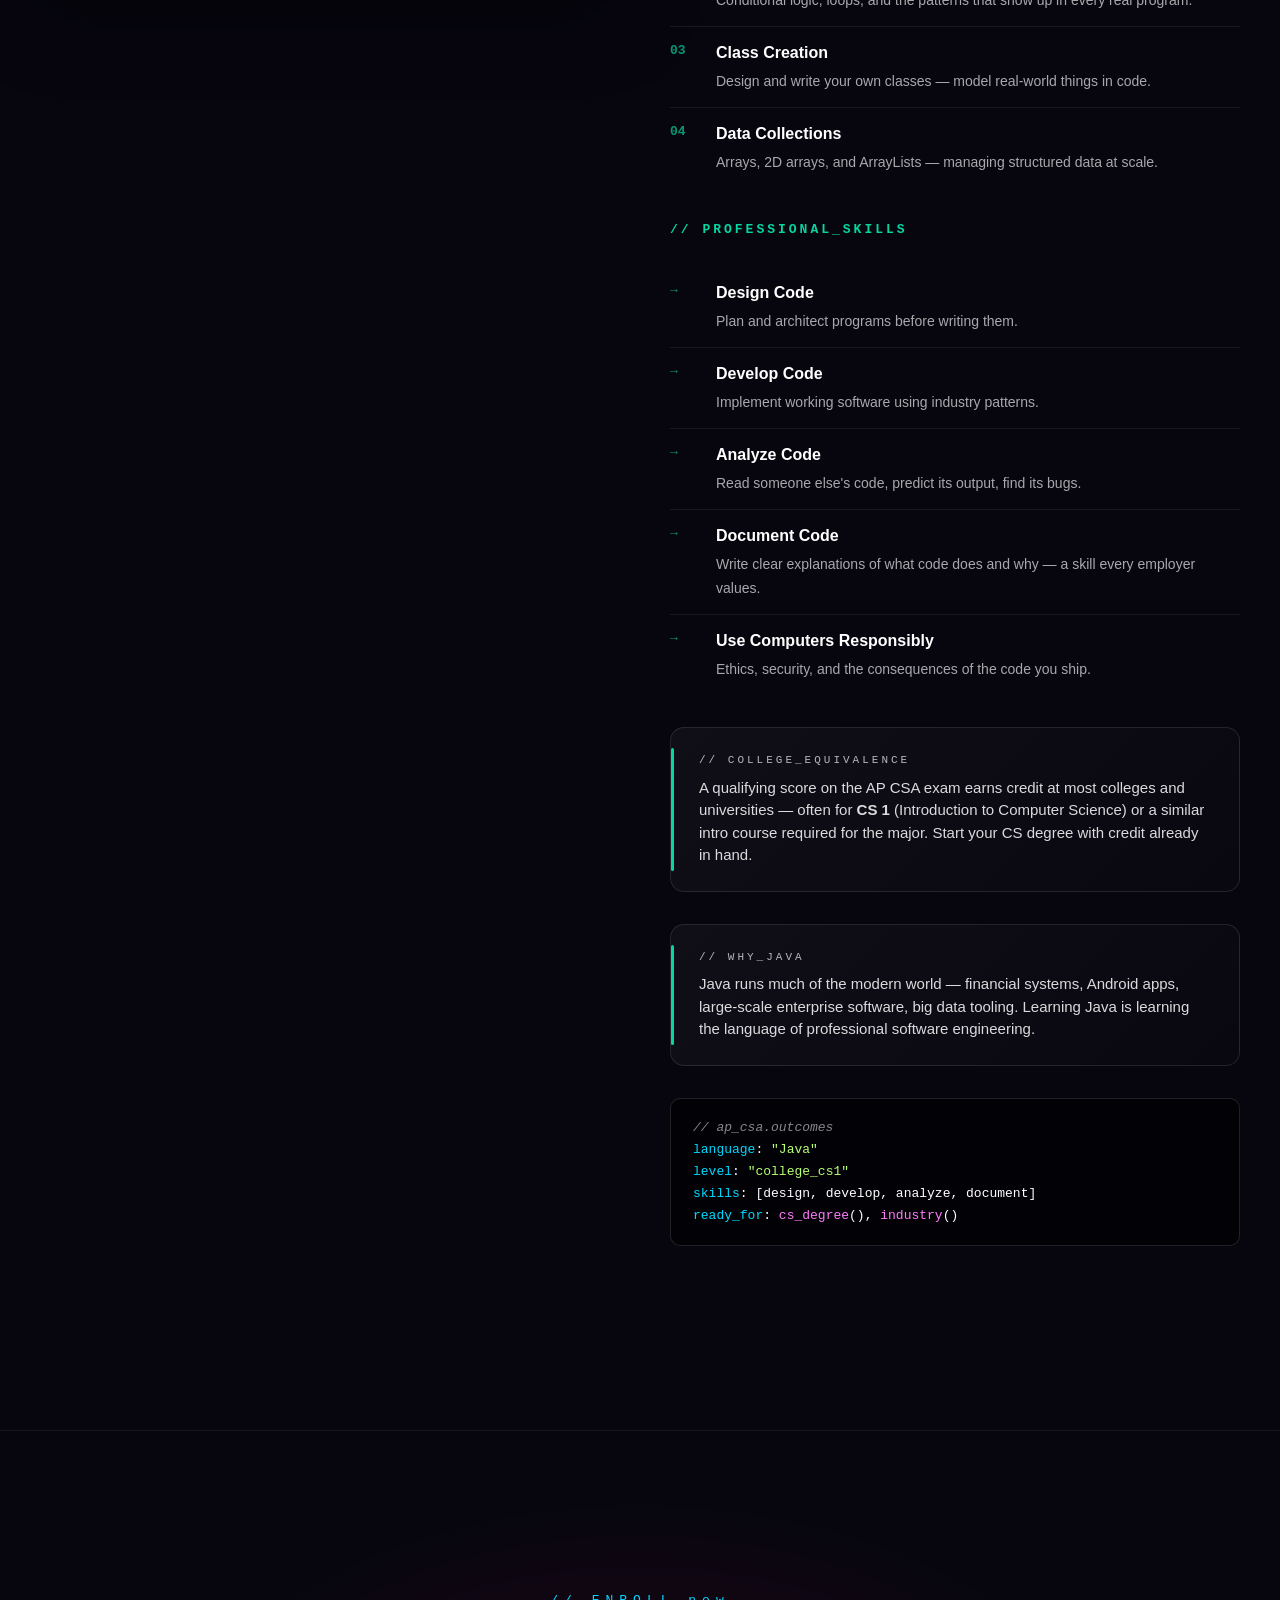
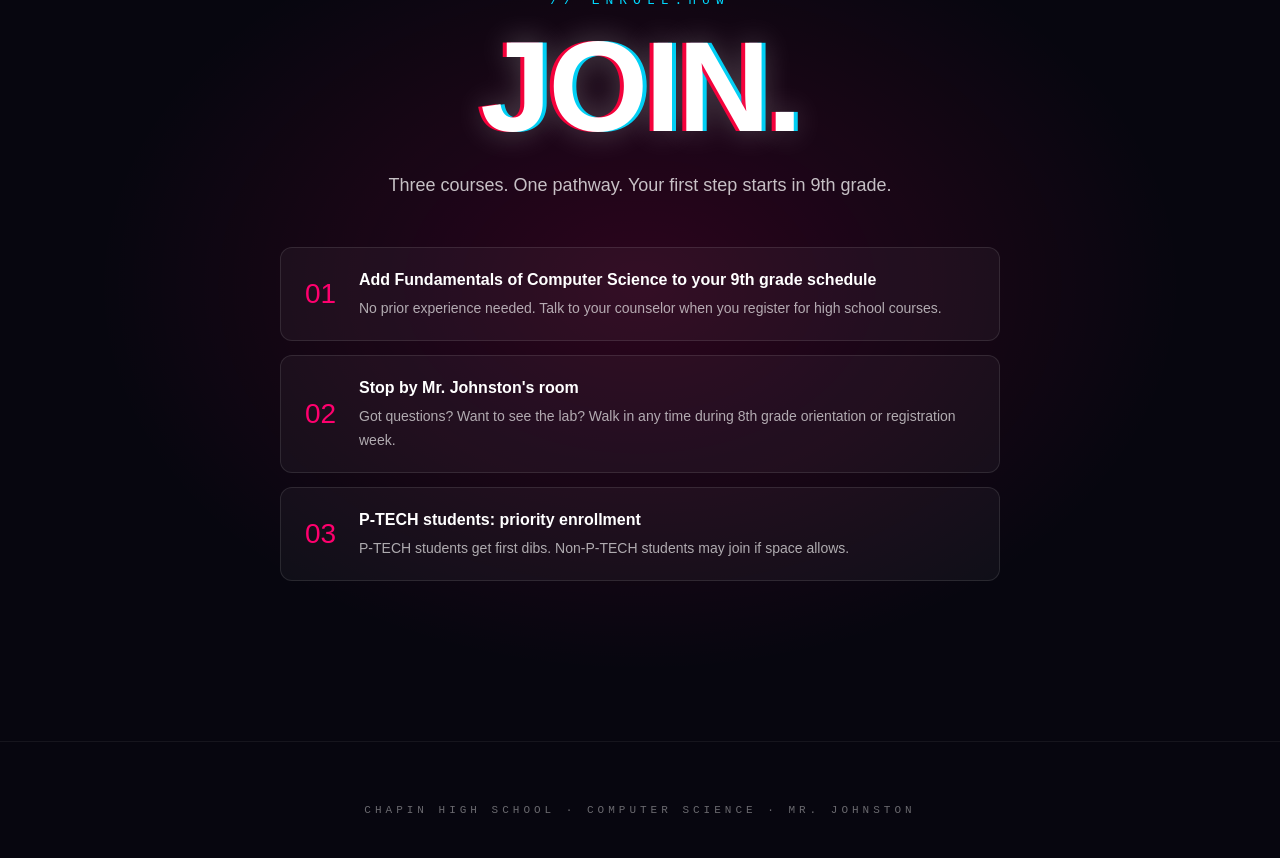
==== commit 52c390ba: "small text adjustment" ====
--- a/index.html
+++ b/index.html
@@ -78,9 +78,9 @@
     color: #00d9ff;
   }
   nav.topbar .short { display: none; }
-  @media (max-width: 600px) {
+  @media (max-width: 760px) {
     nav.topbar { padding: 14px 18px; }
-    nav.topbar .links { gap: 18px; }
+    nav.topbar .links { gap: 16px; }
     nav.topbar .full { display: none; }
     nav.topbar .short { display: inline; }
   }
@@ -543,7 +543,7 @@
     <div class="eyebrow">// COMPUTER SCIENCE @ CHAPIN HS</div>
     <h1 class="chrom">WE WANT<br>YOU.</h1>
     <p class="sub">Three years. Three courses. One pathway from your first line of code to college credit and professional skills.</p>
-    <div class="school">CHAPIN HIGH SCHOOL · COMPUTER SCIENCE</div>
+    <div class="school">CHAPIN HIGH SCHOOL<br>COMPUTER SCIENCE</div>
   </div>
   <div class="scroll-cue">SCROLL ↓</div>
 </section>
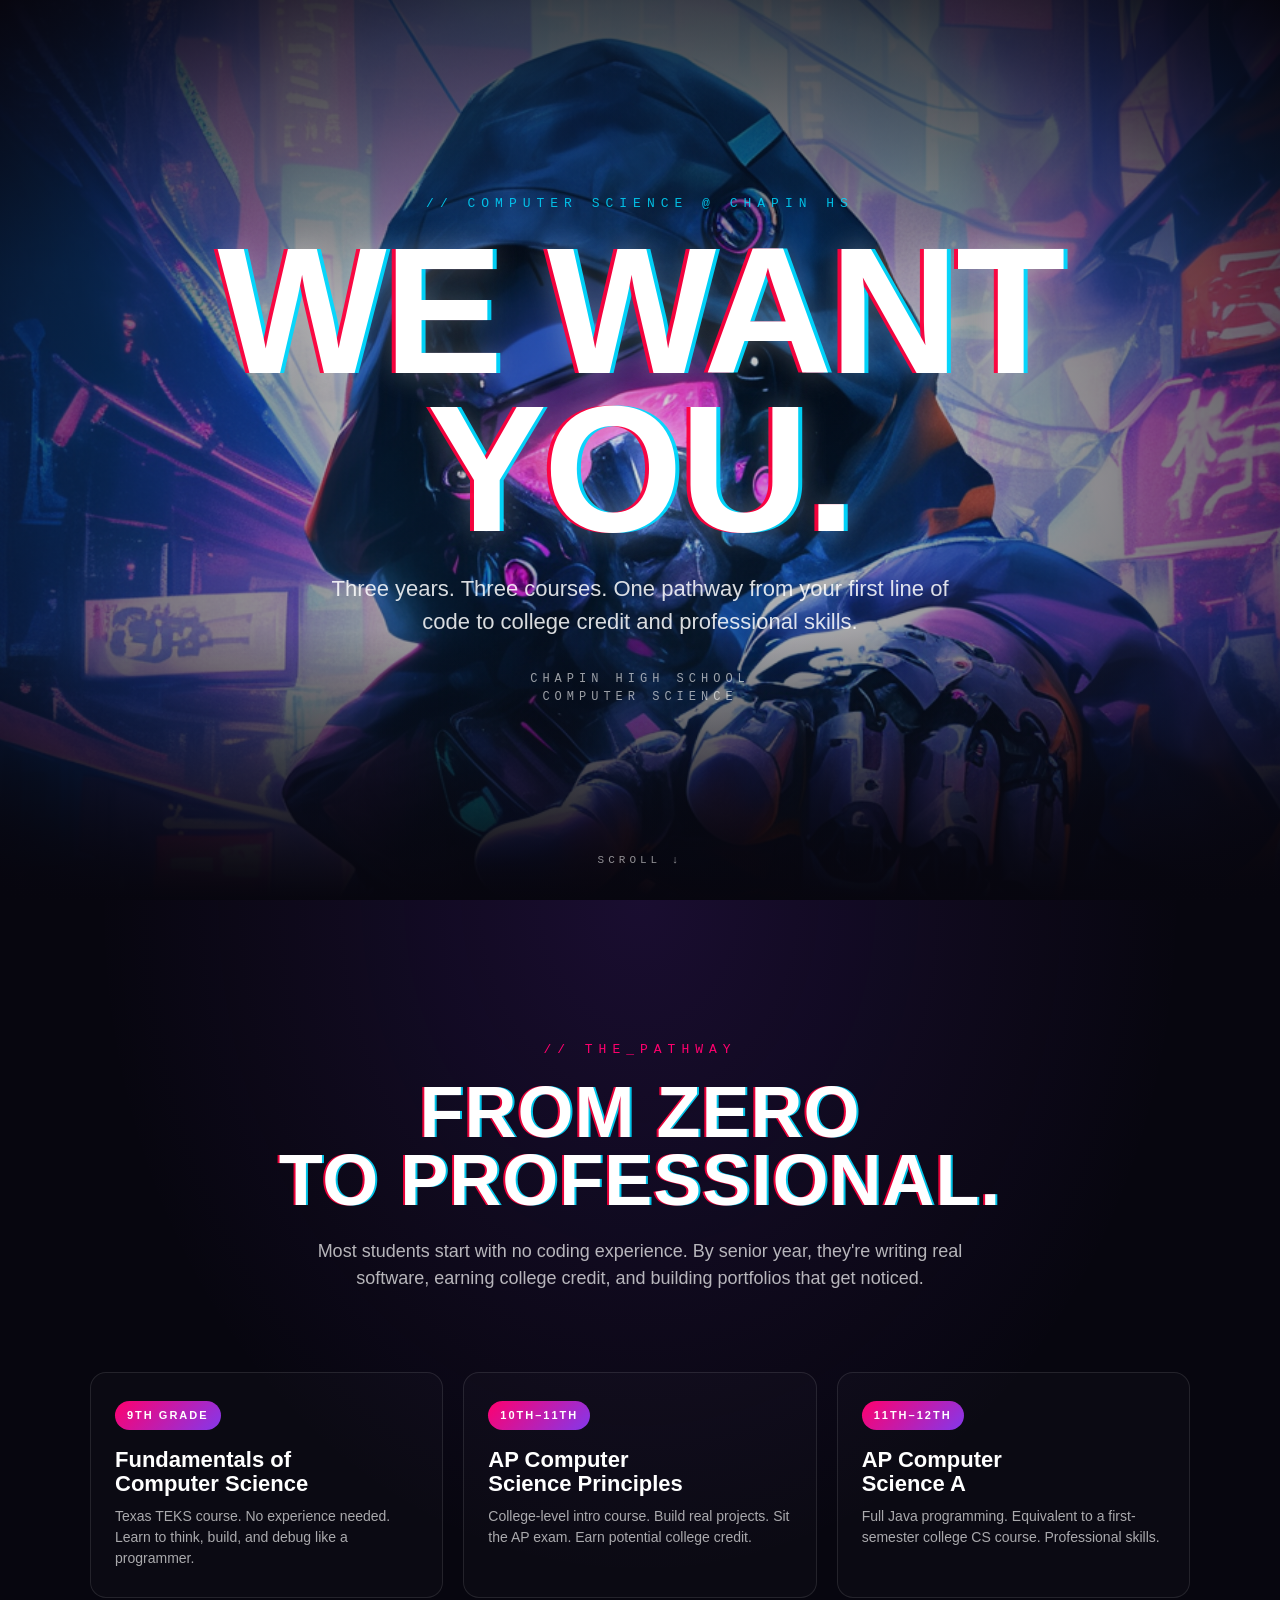
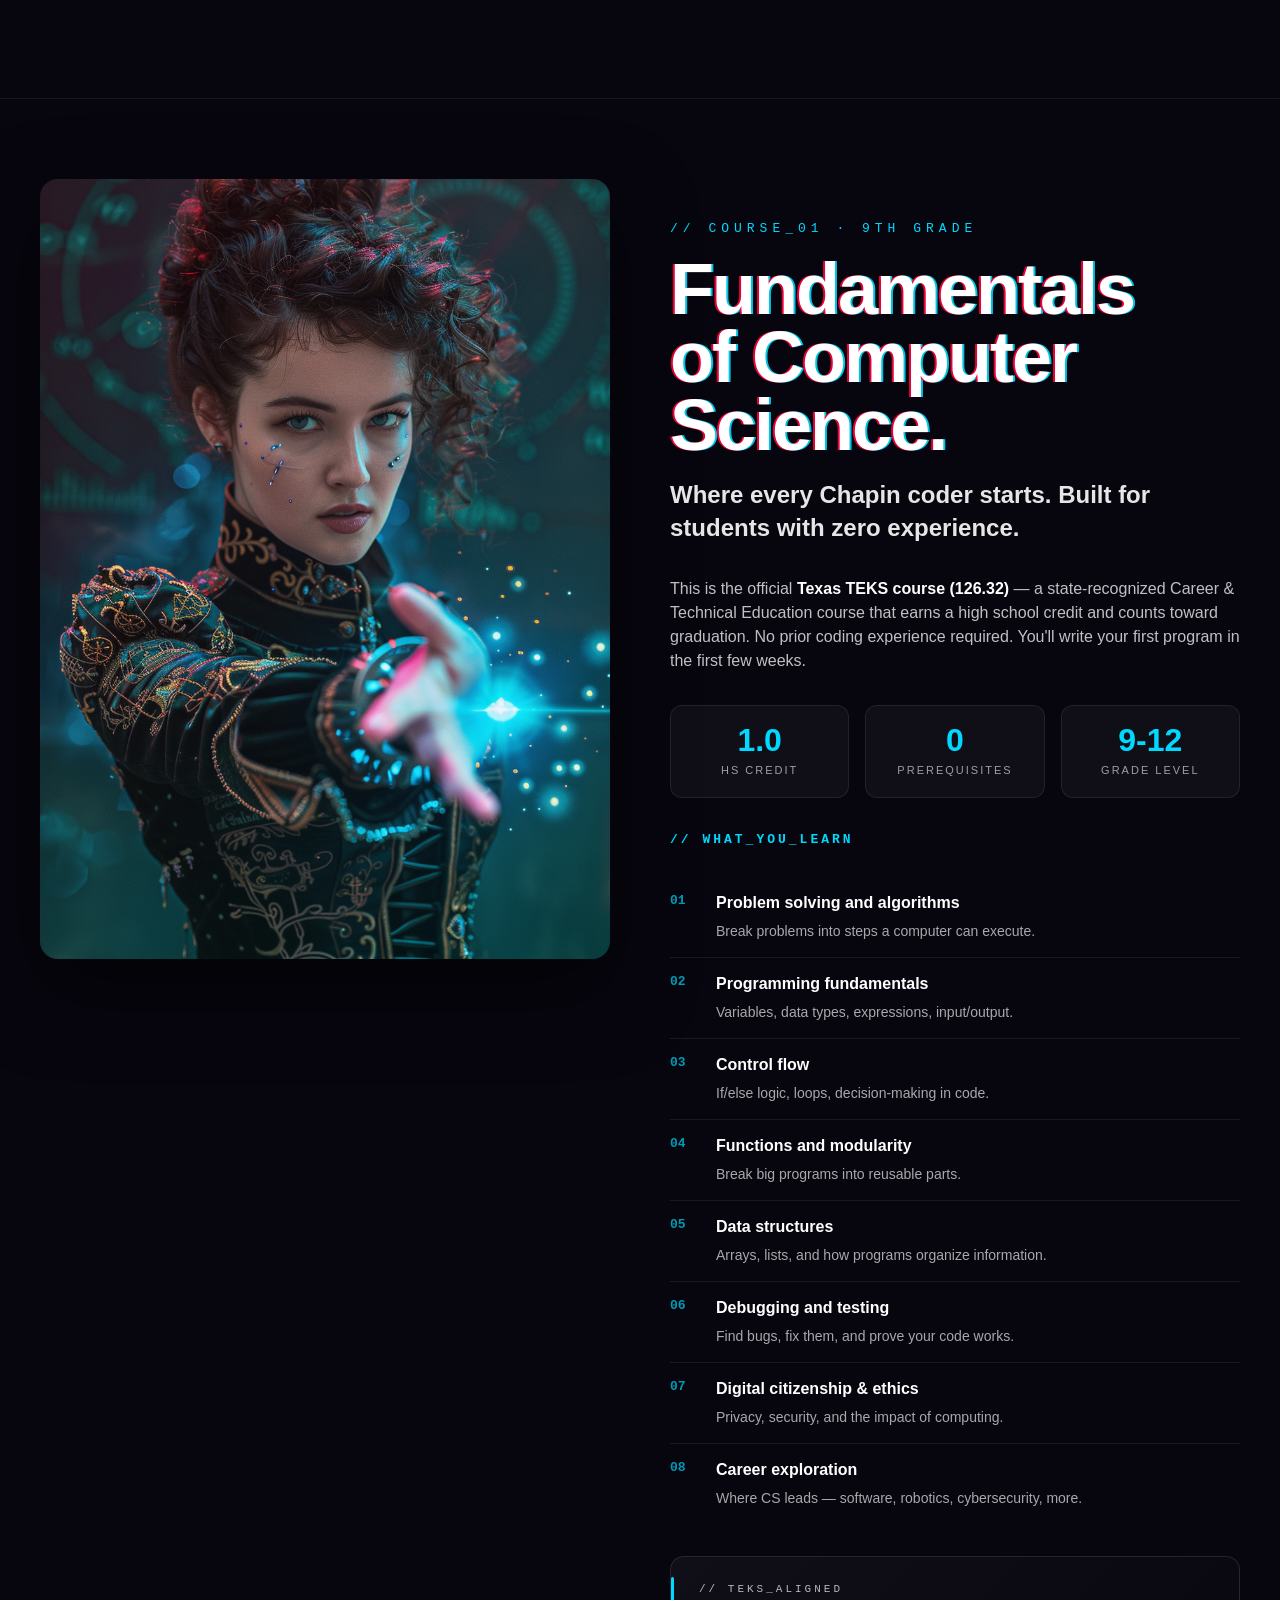
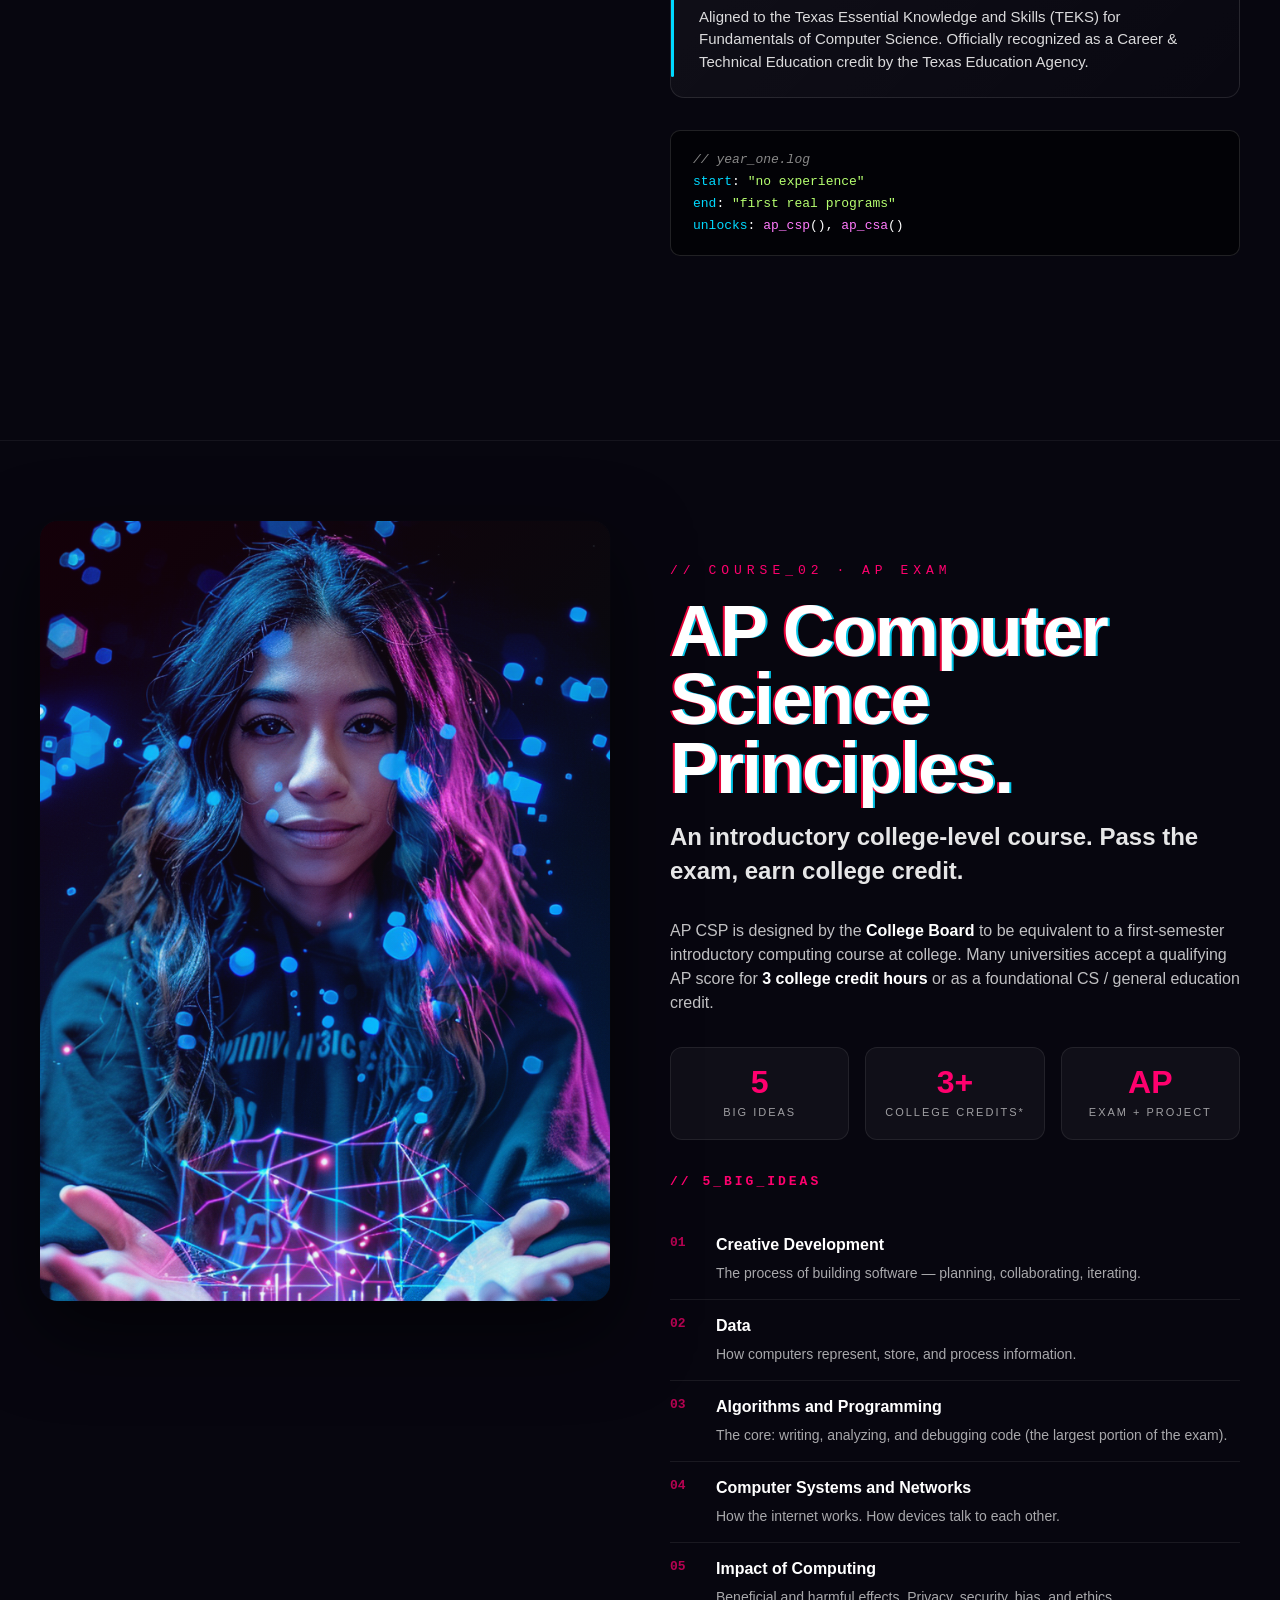
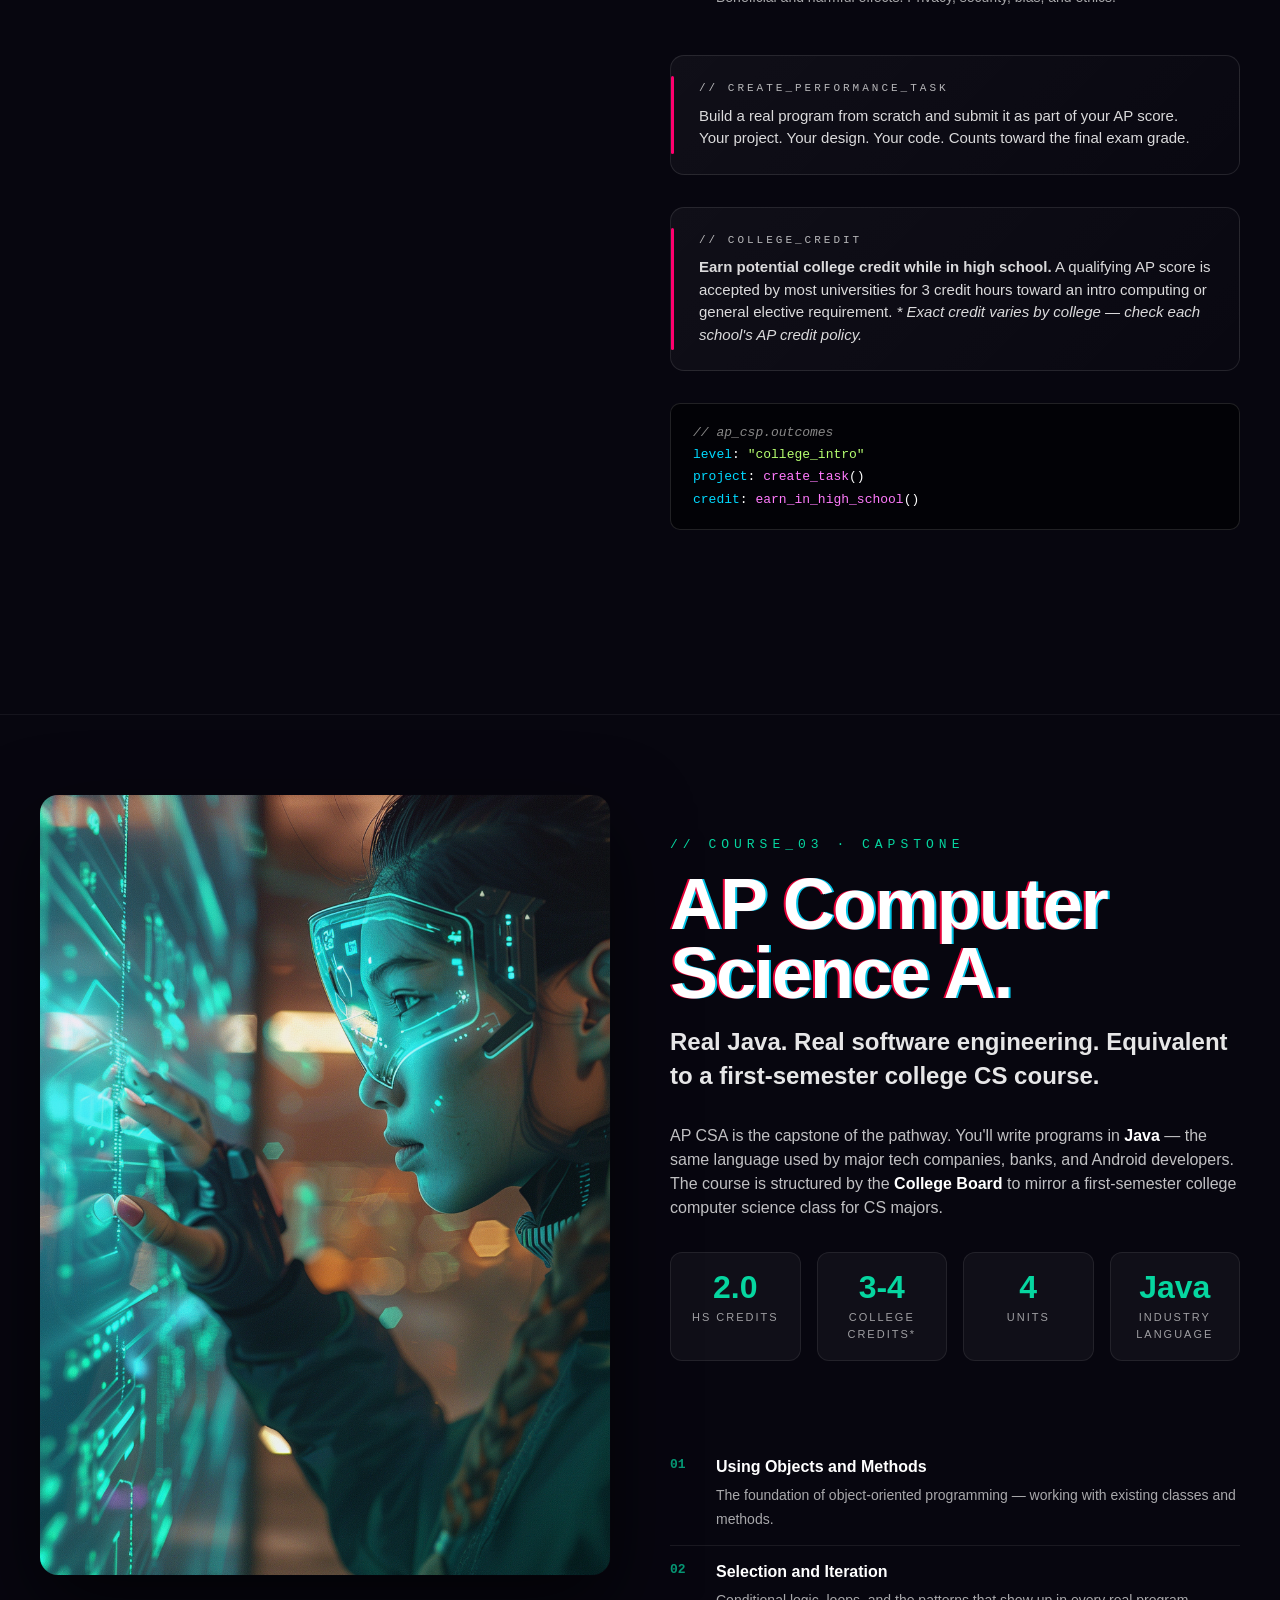
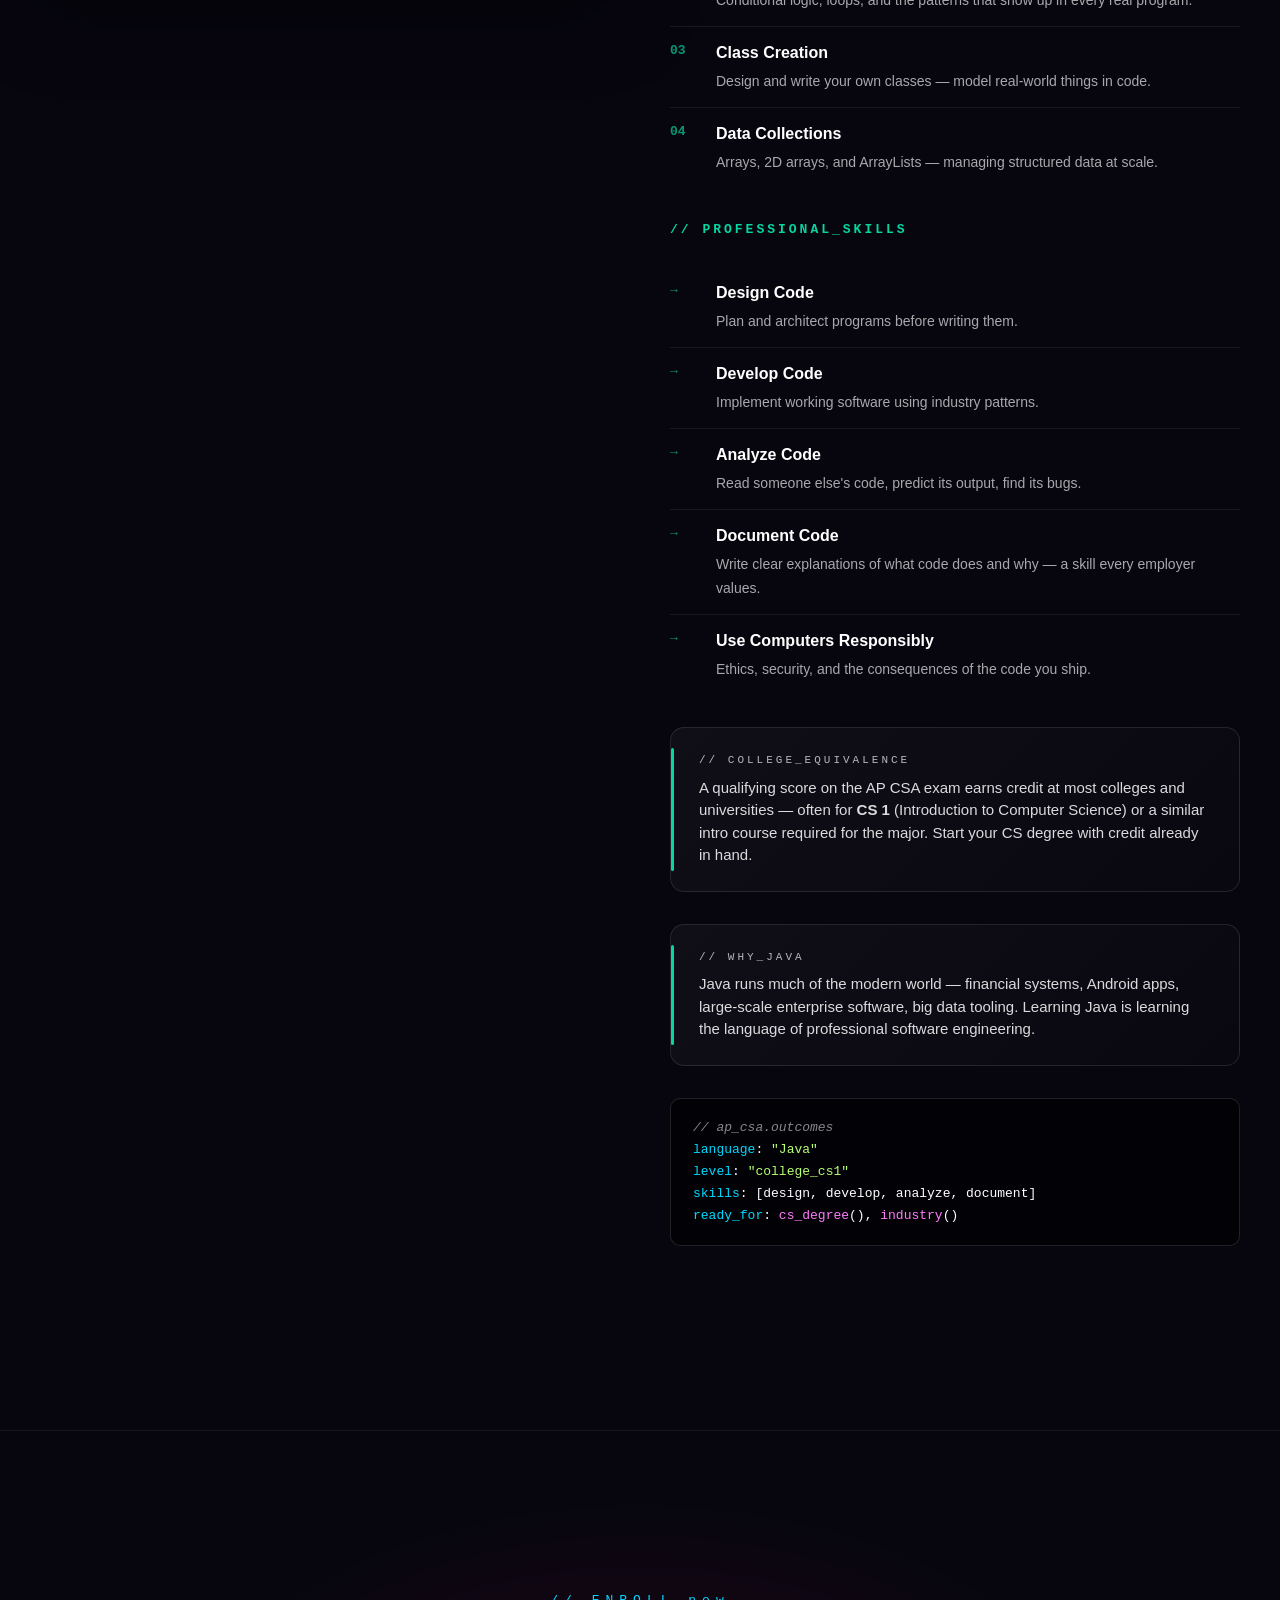
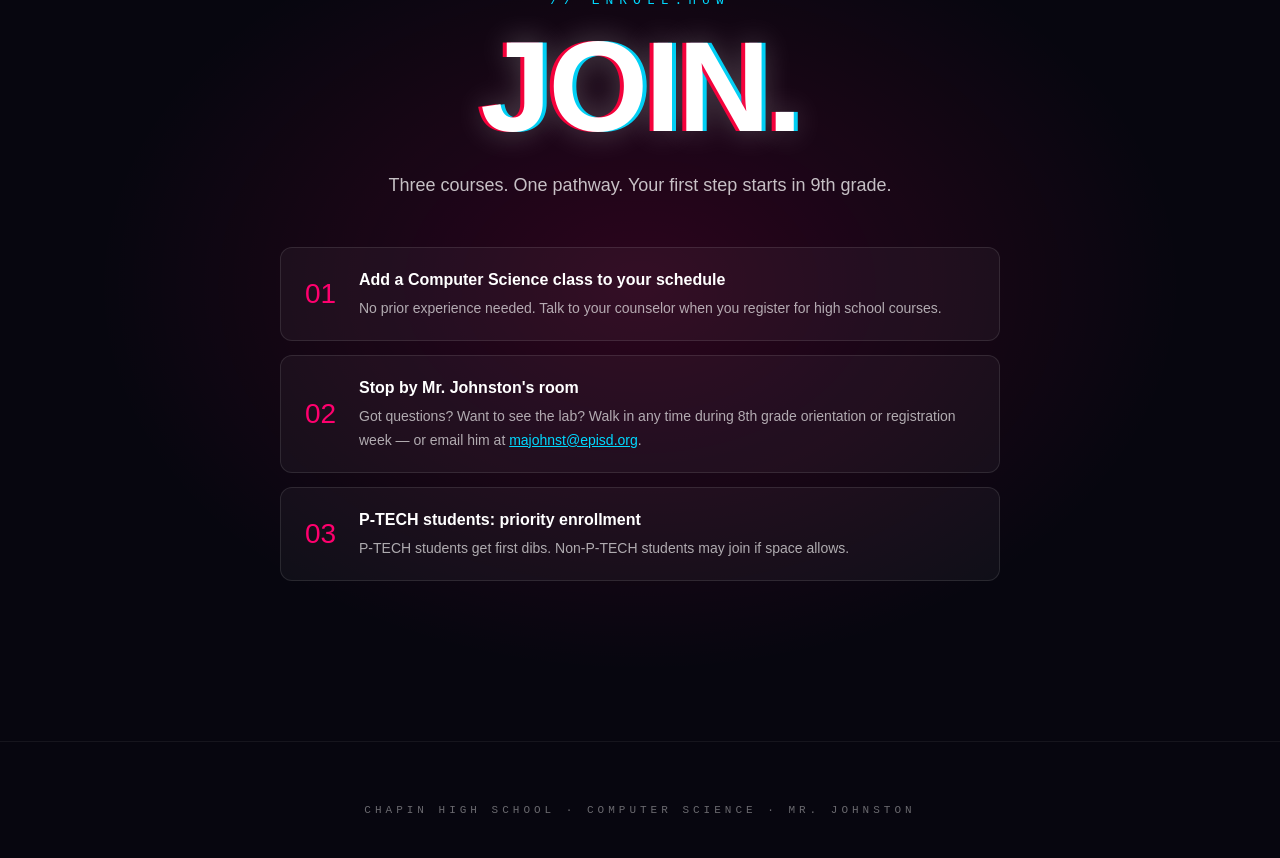
==== commit 326bcd97: "added email" ====
--- a/index.html
+++ b/index.html
@@ -729,7 +729,7 @@
     <div class="step" data-reveal>
       <div class="num mono">01</div>
       <div class="text">
-        <strong>Add Fundamentals of Computer Science to your 9th grade schedule</strong>
+        <strong>Add a Computer Science class to your schedule</strong>
         <span>No prior experience needed. Talk to your counselor when you register for high school courses.</span>
       </div>
     </div>
@@ -737,7 +737,7 @@
       <div class="num mono">02</div>
       <div class="text">
         <strong>Stop by Mr. Johnston's room</strong>
-        <span>Got questions? Want to see the lab? Walk in any time during 8th grade orientation or registration week.</span>
+        <span>Got questions? Want to see the lab? Walk in any time during 8th grade orientation or registration week — or email him at <a href="mailto:majohnst@episd.org" style="color:#00d9ff;">majohnst@episd.org</a>.</span>
       </div>
     </div>
     <div class="step" data-reveal>
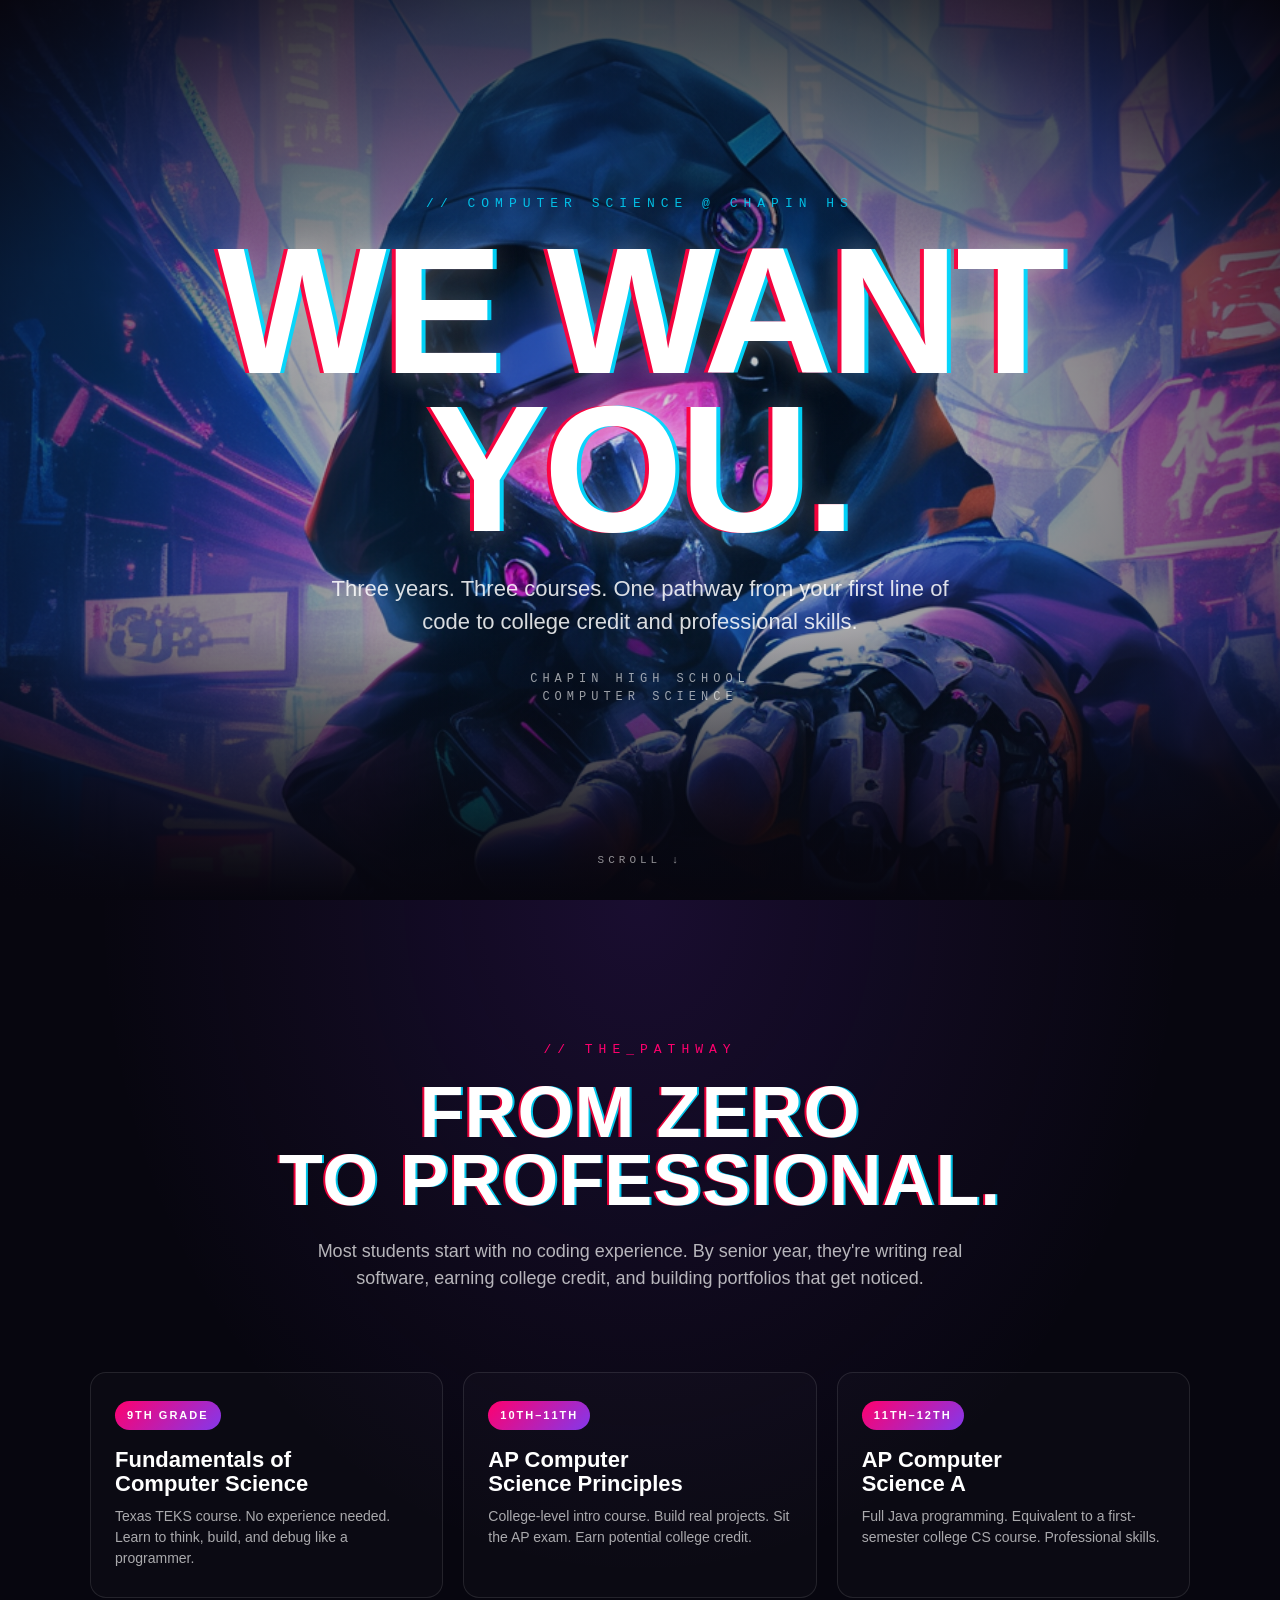
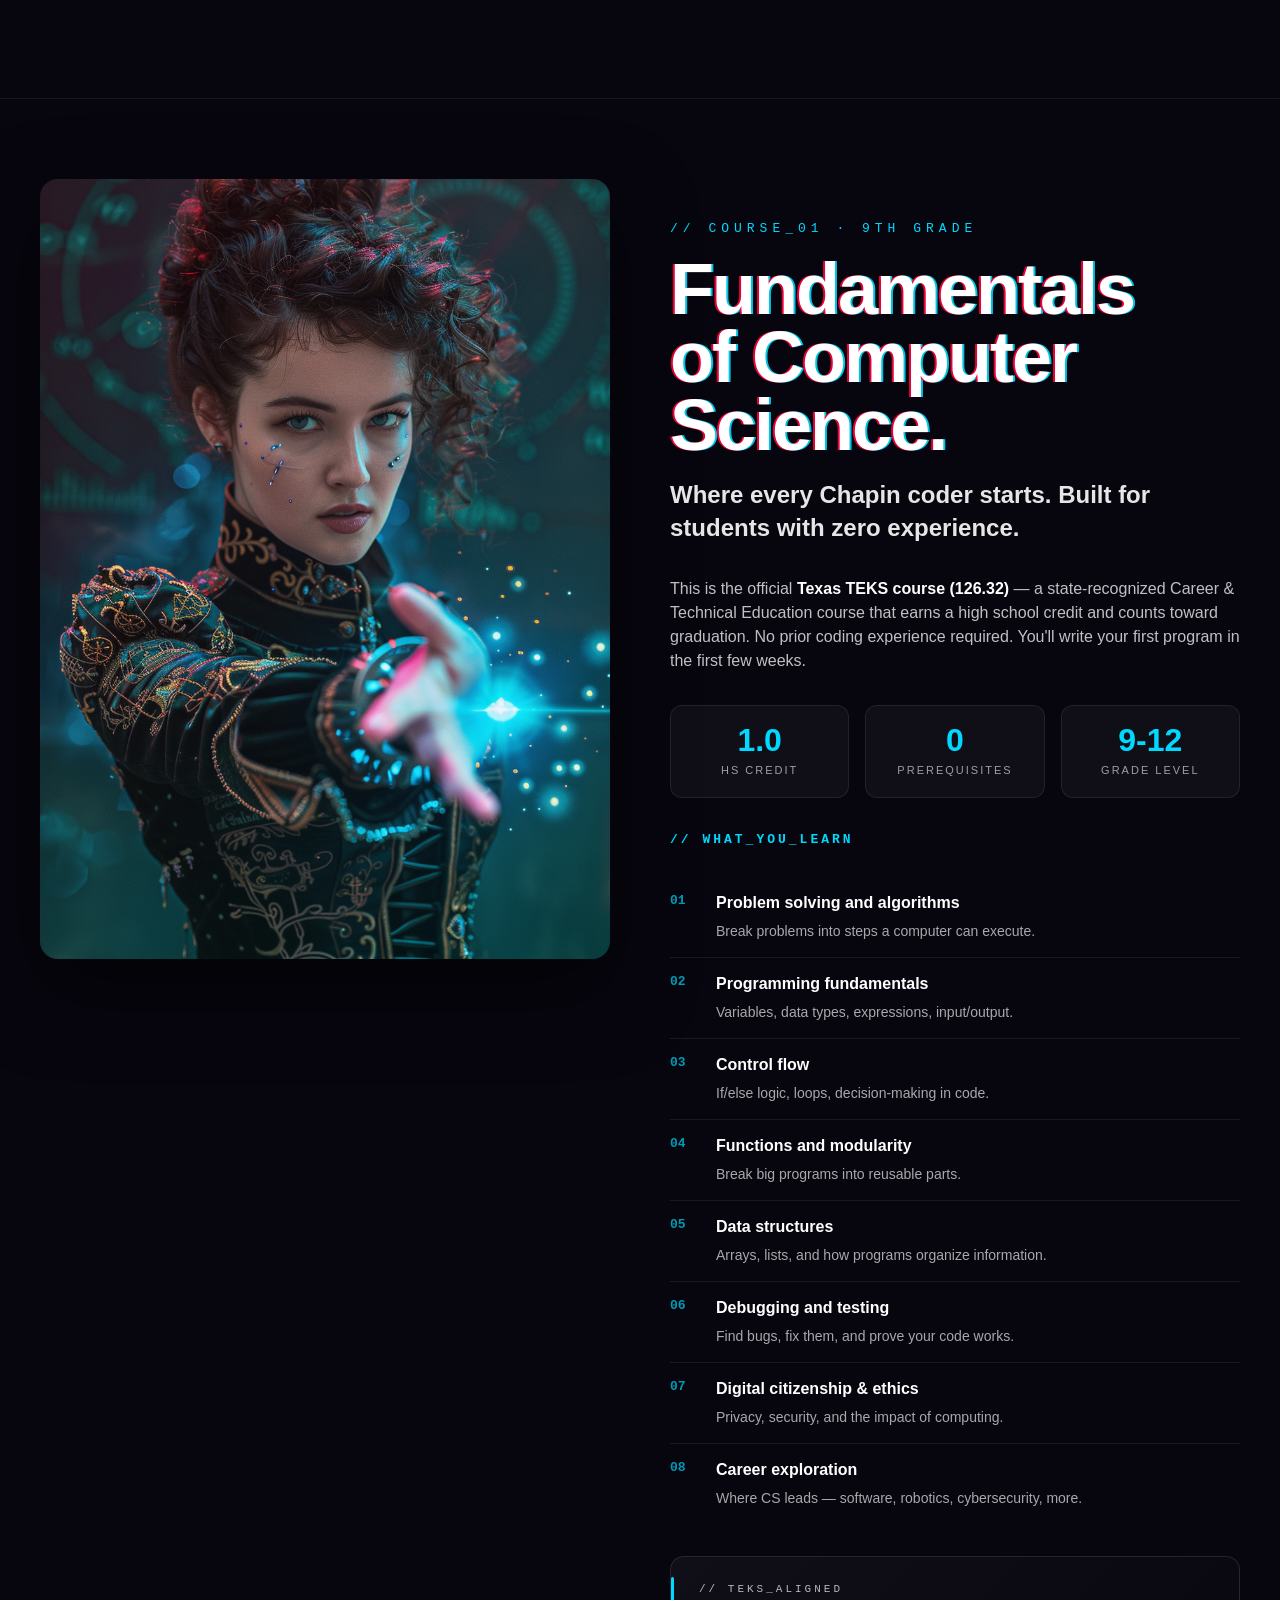
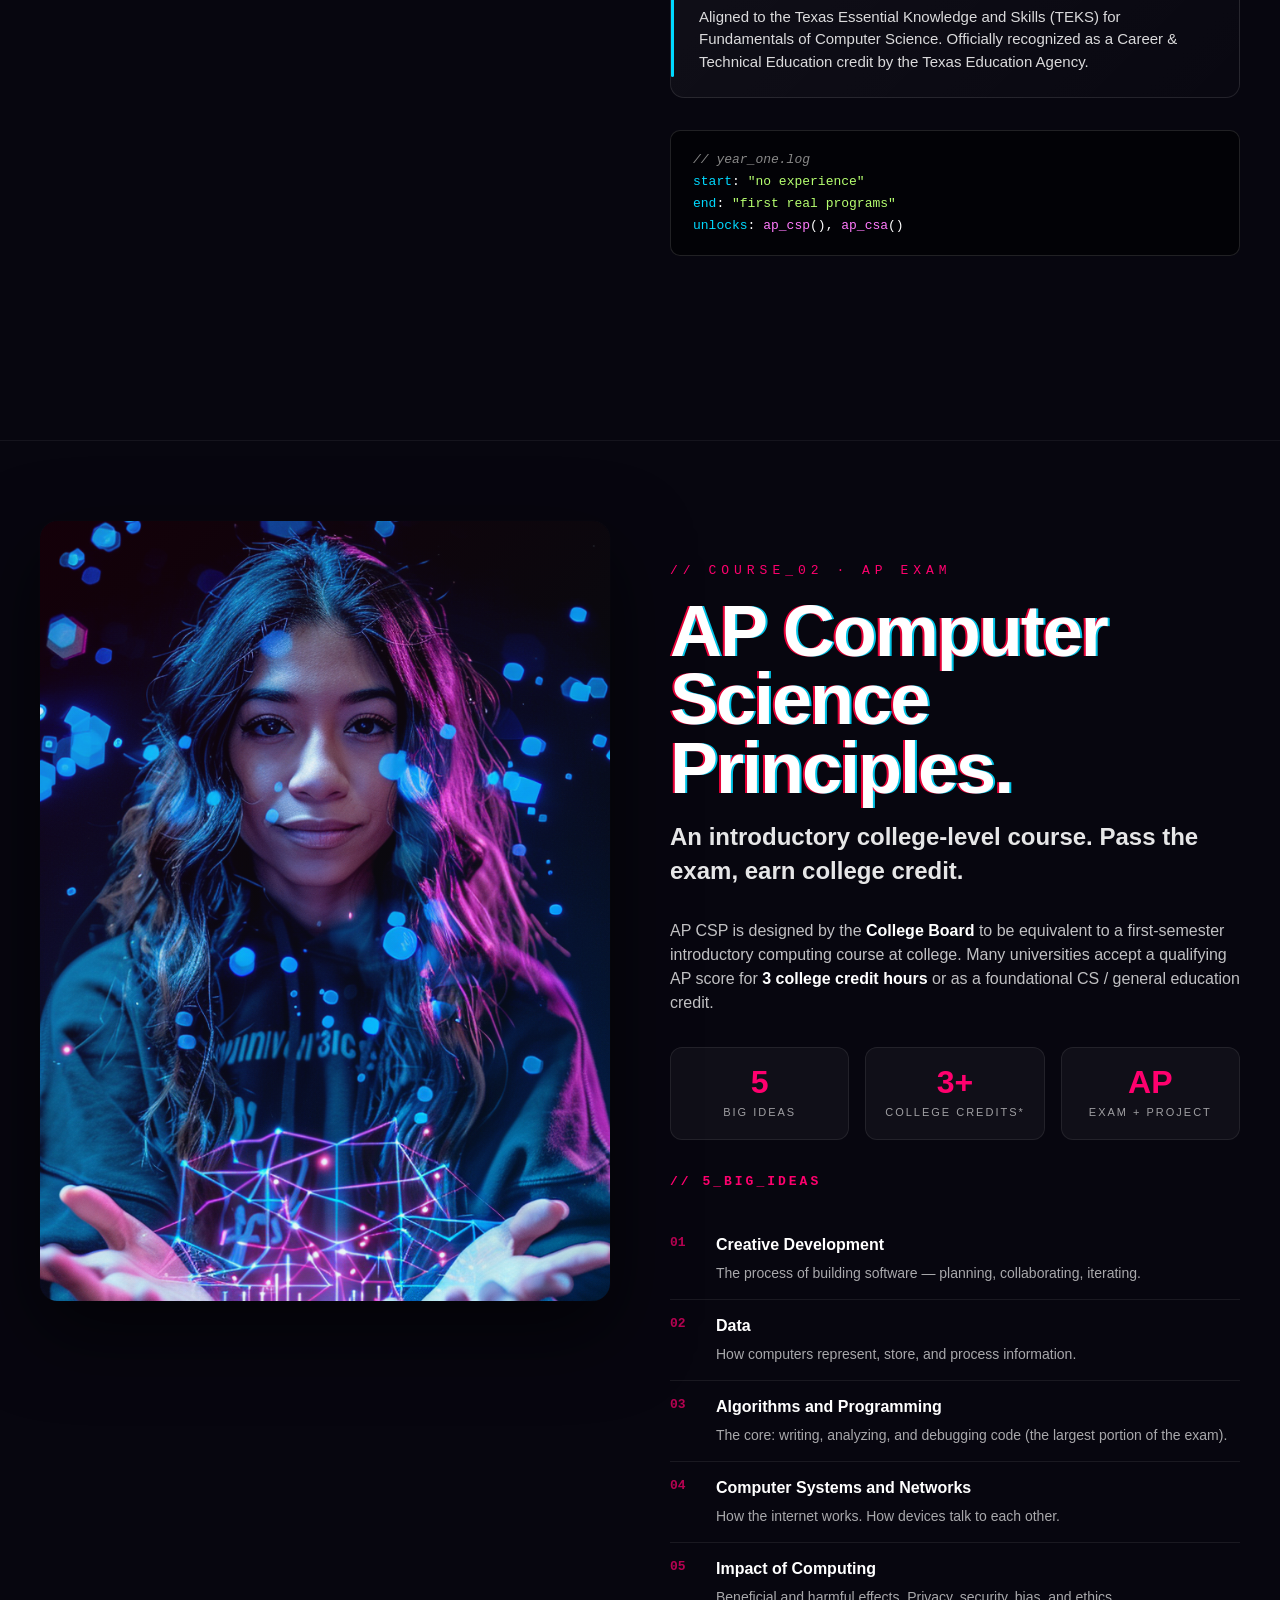
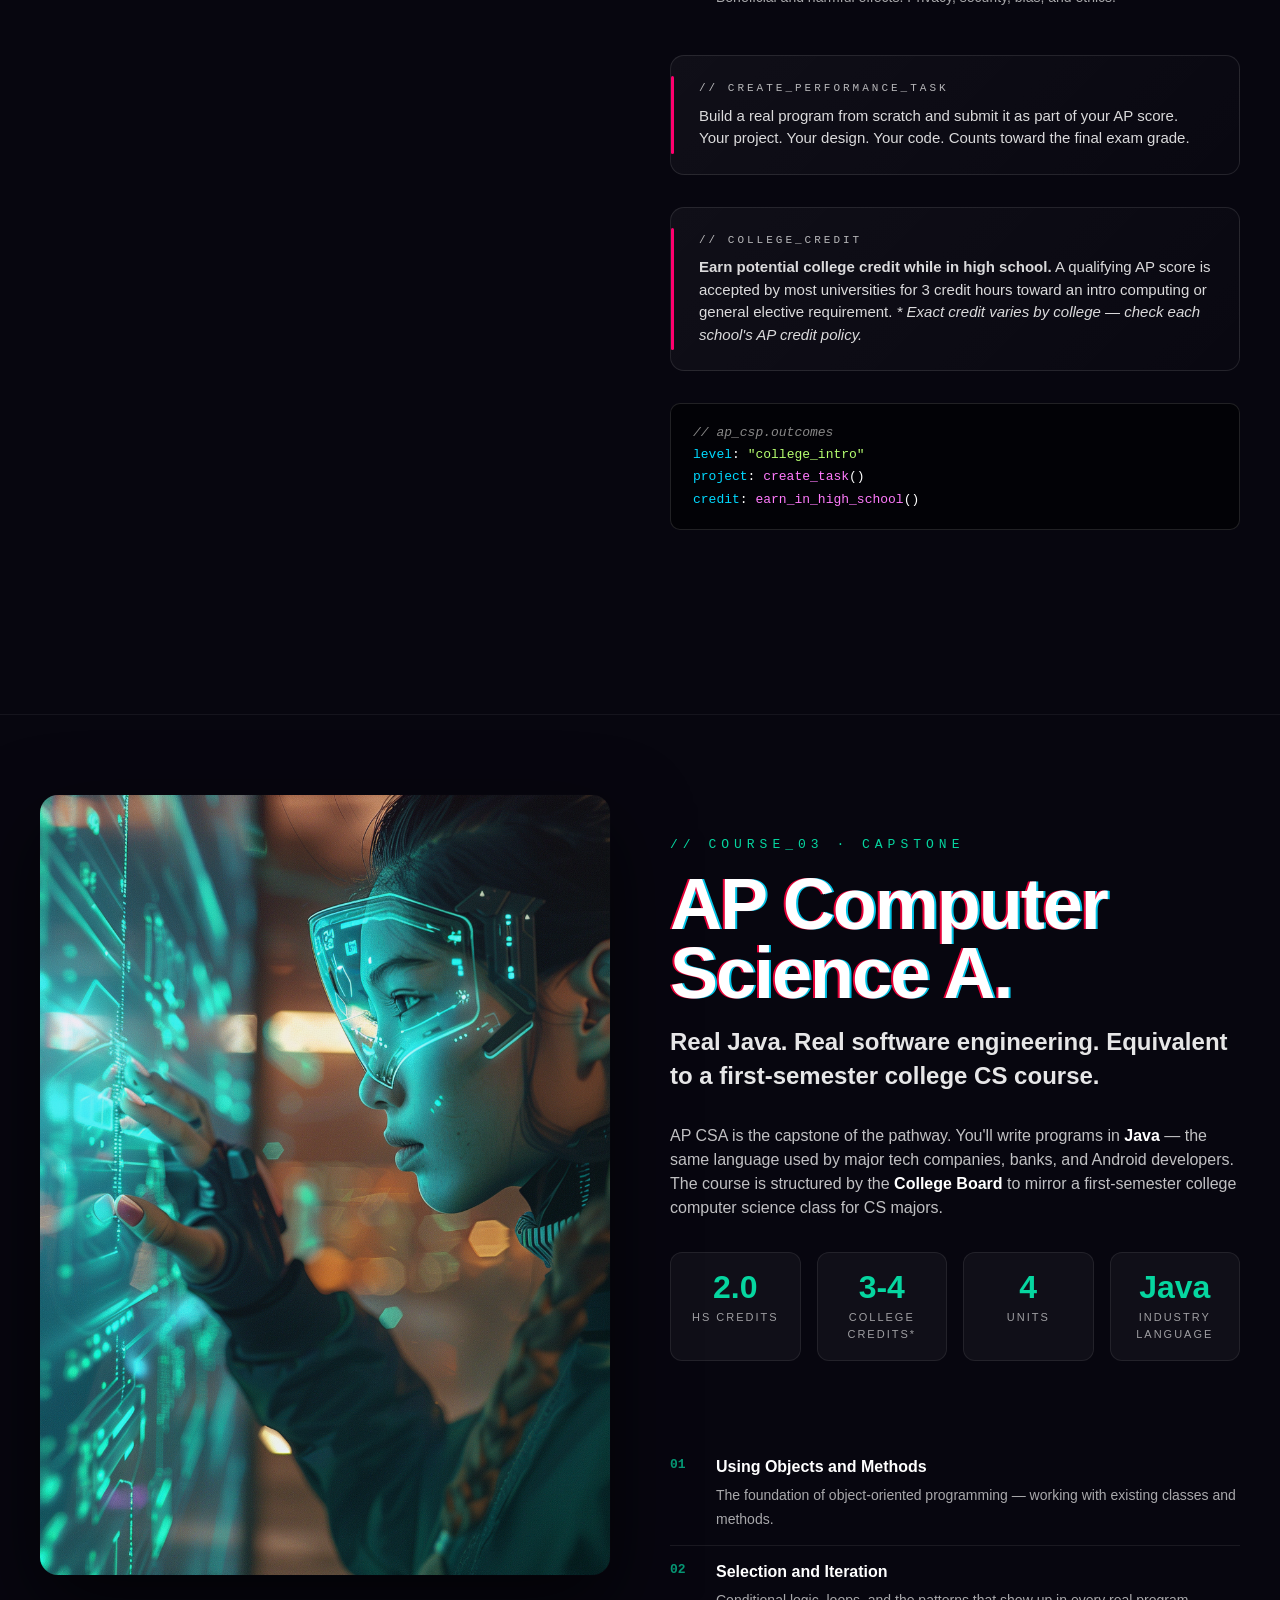
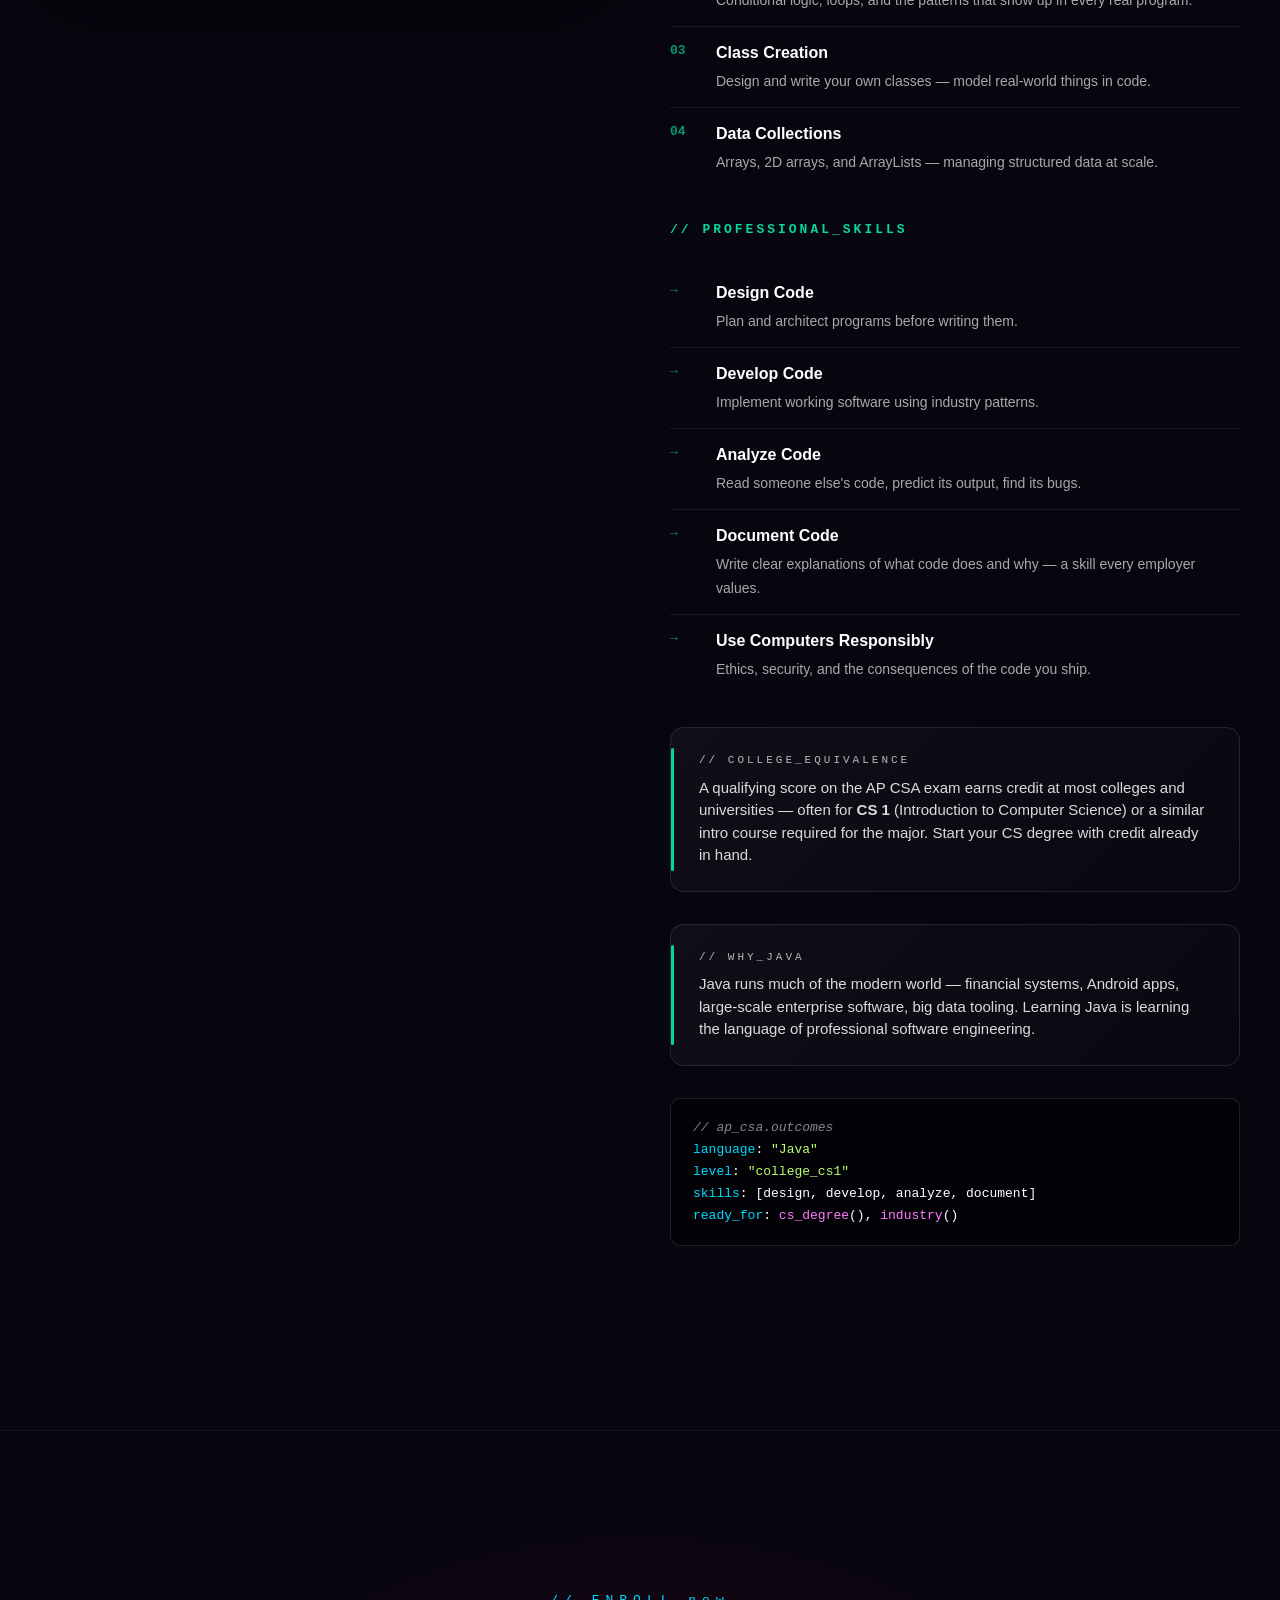
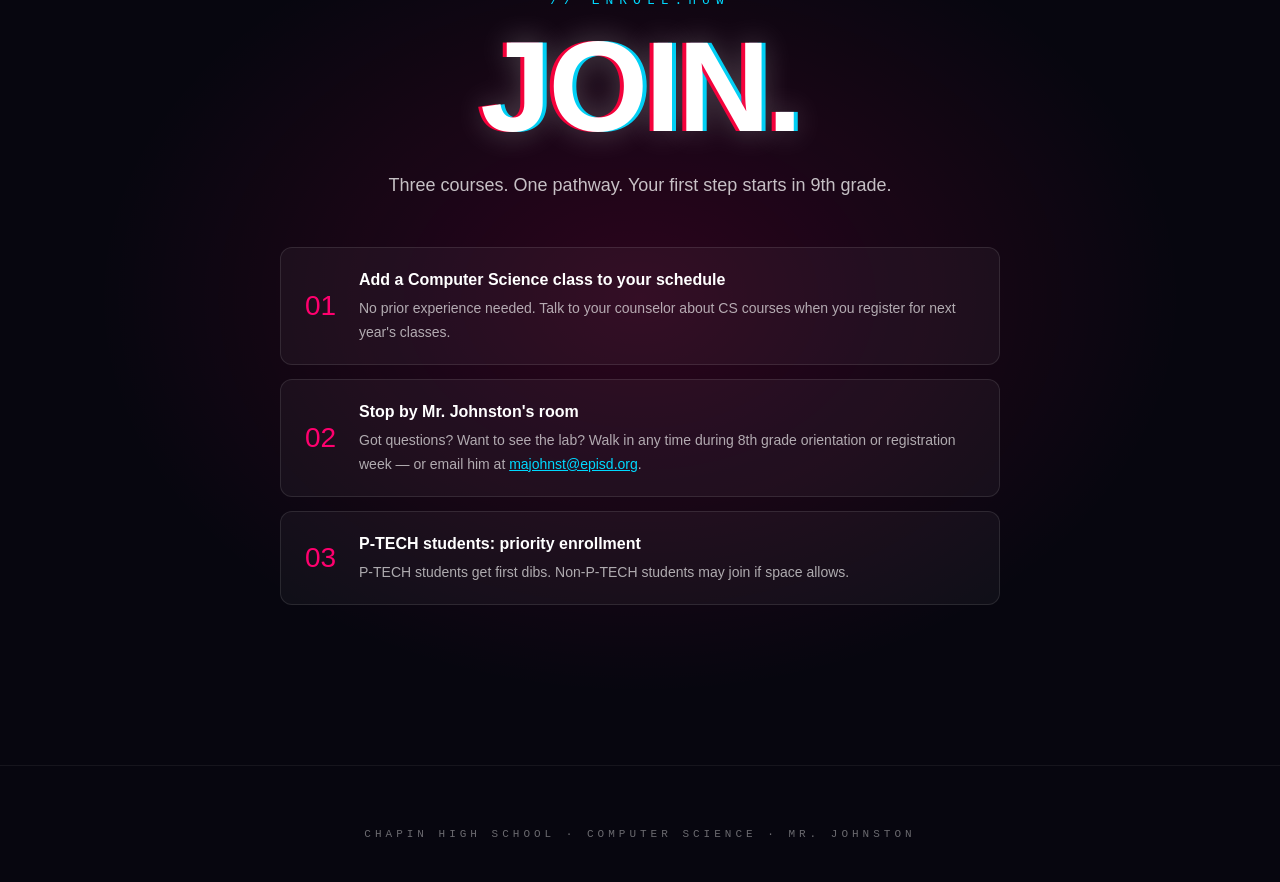
==== commit 143ef1d0: "update copy" ====
--- a/index.html
+++ b/index.html
@@ -730,7 +730,7 @@
       <div class="num mono">01</div>
       <div class="text">
         <strong>Add a Computer Science class to your schedule</strong>
-        <span>No prior experience needed. Talk to your counselor when you register for high school courses.</span>
+        <span>No prior experience needed. Talk to your counselor about CS courses when you register for next year's classes.</span>
       </div>
     </div>
     <div class="step" data-reveal>
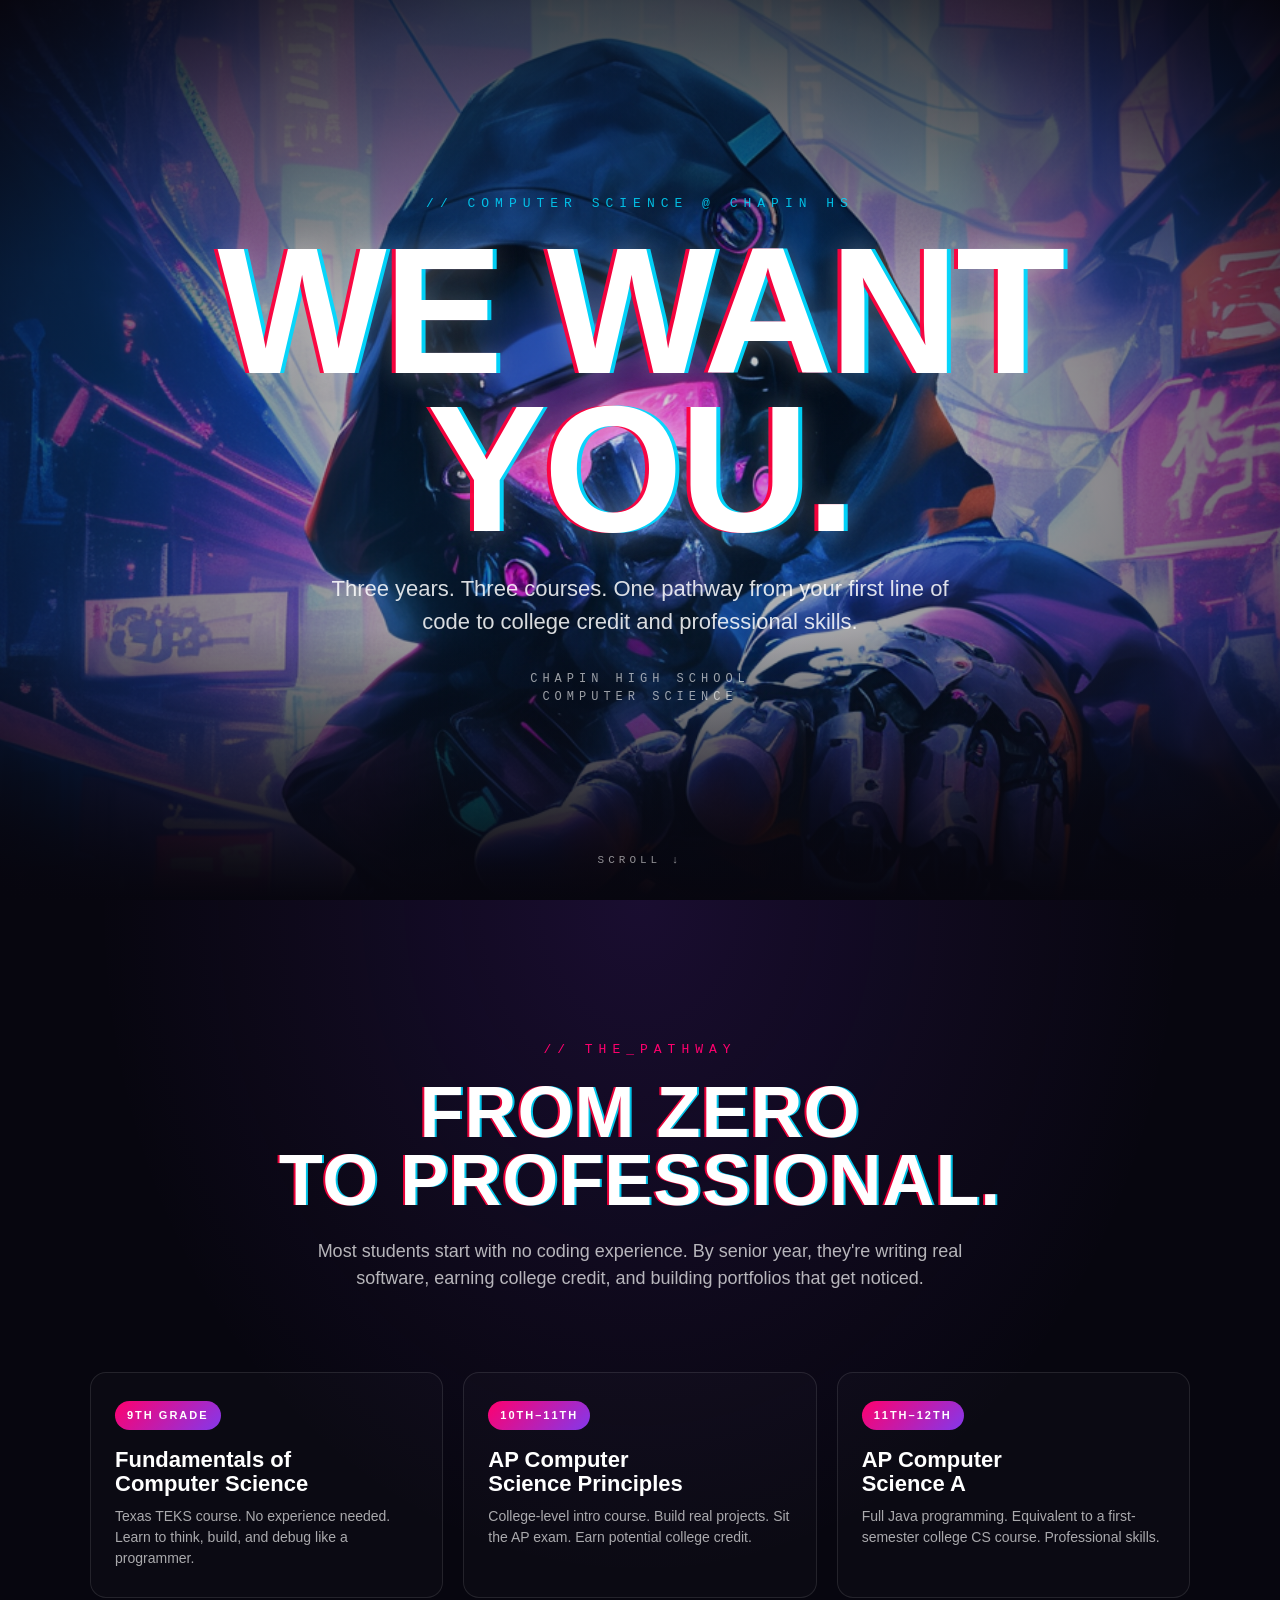
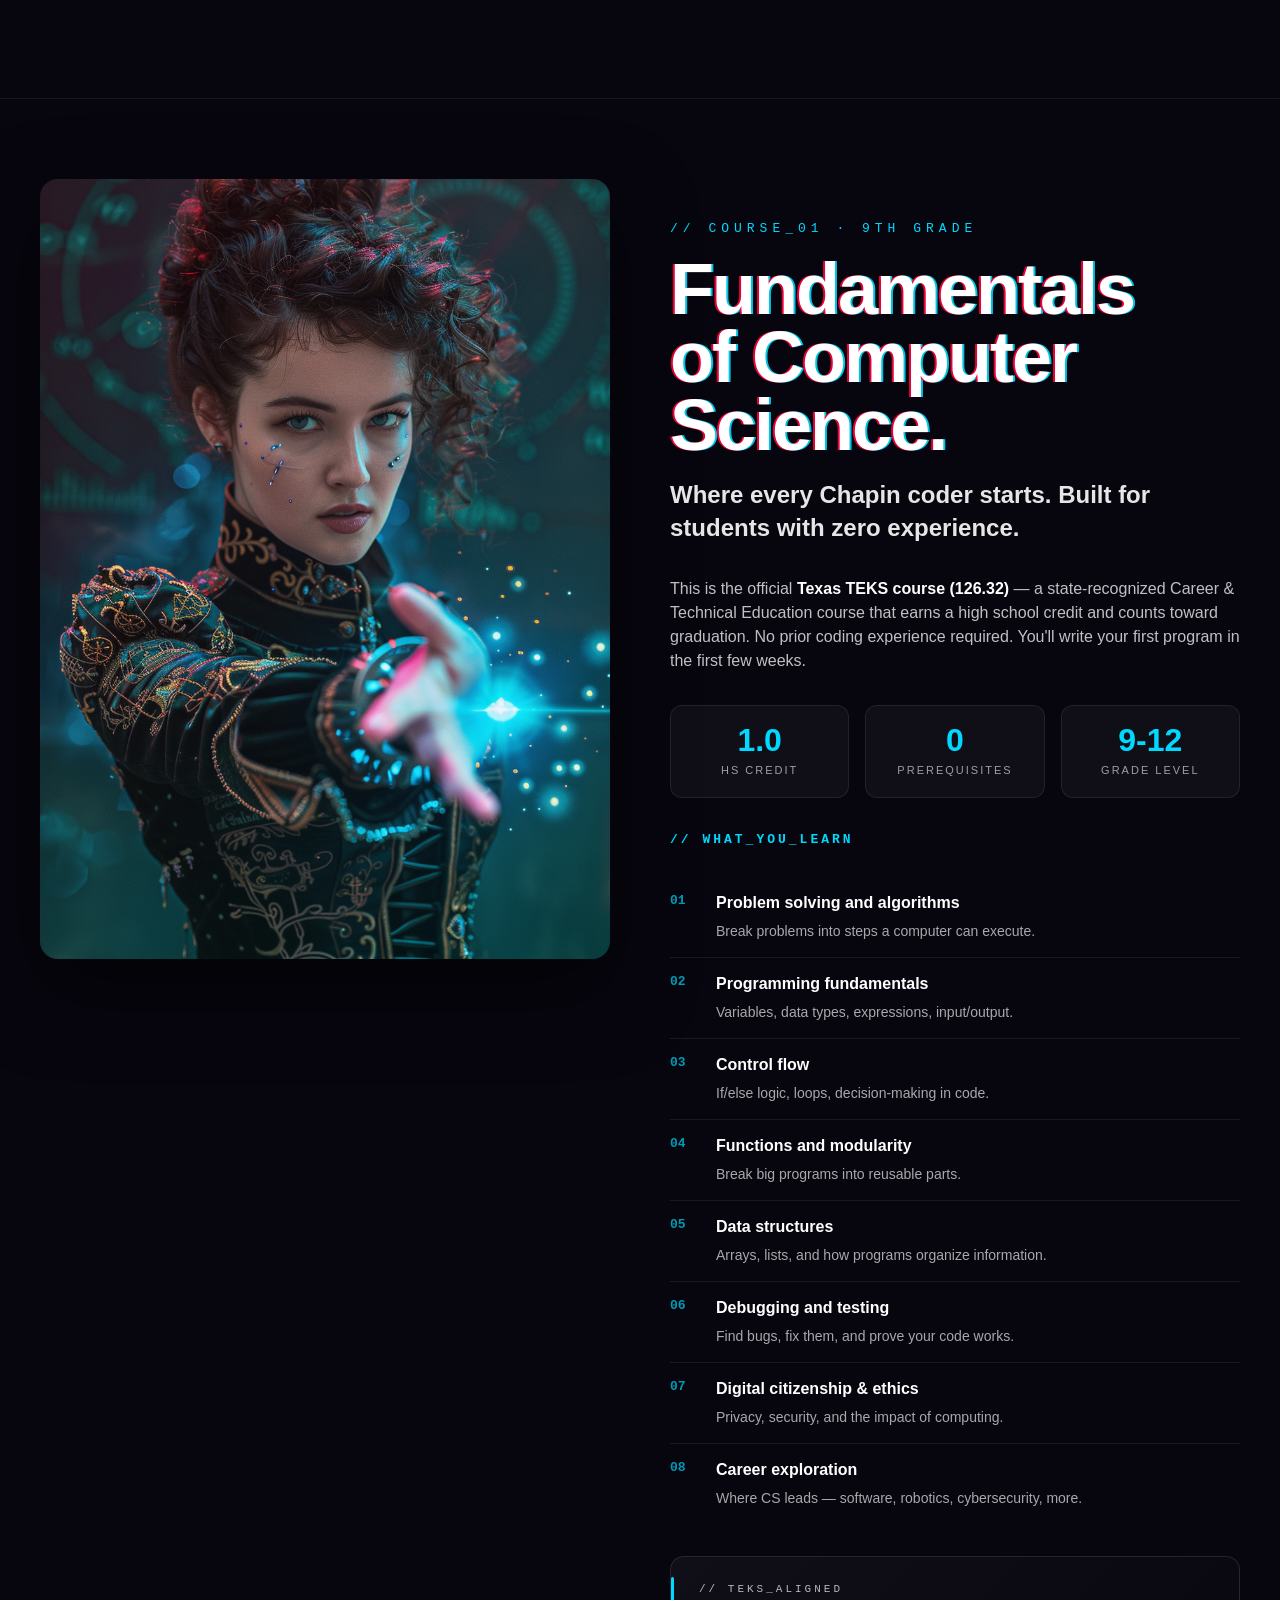
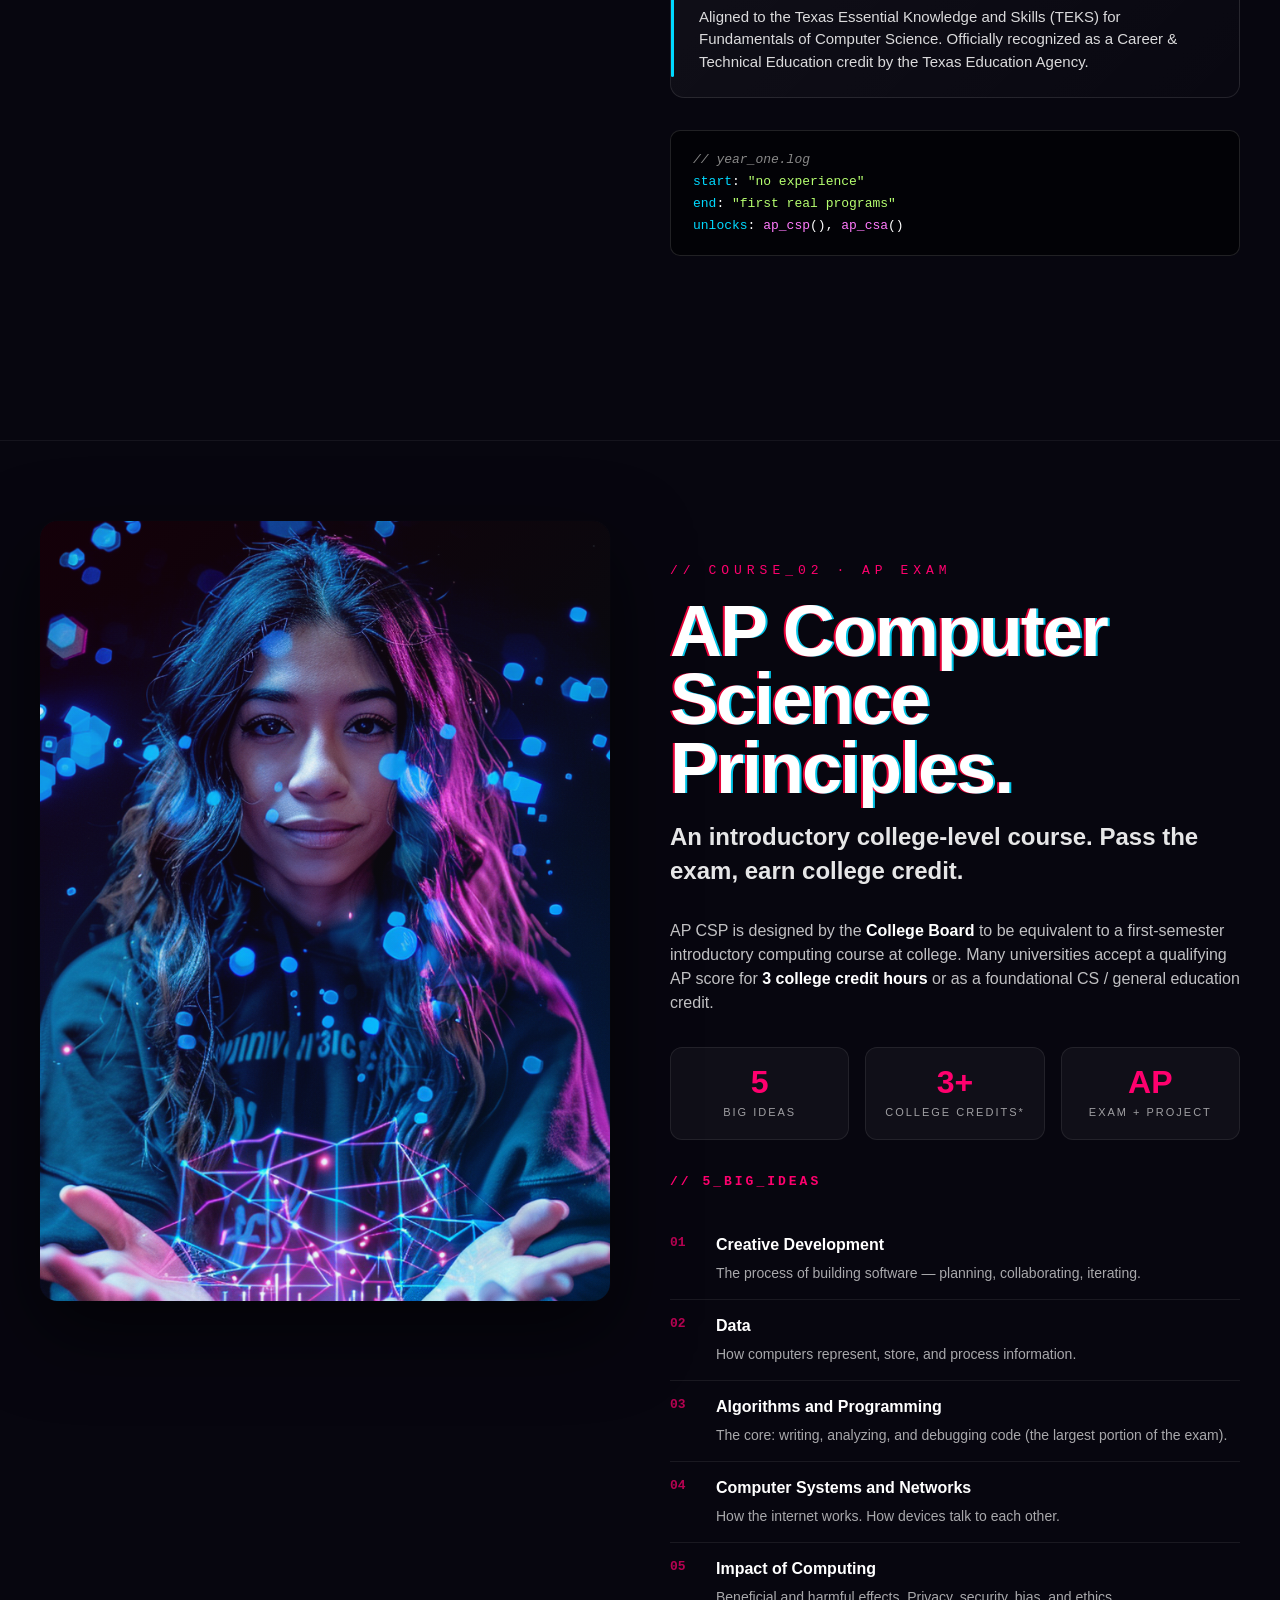
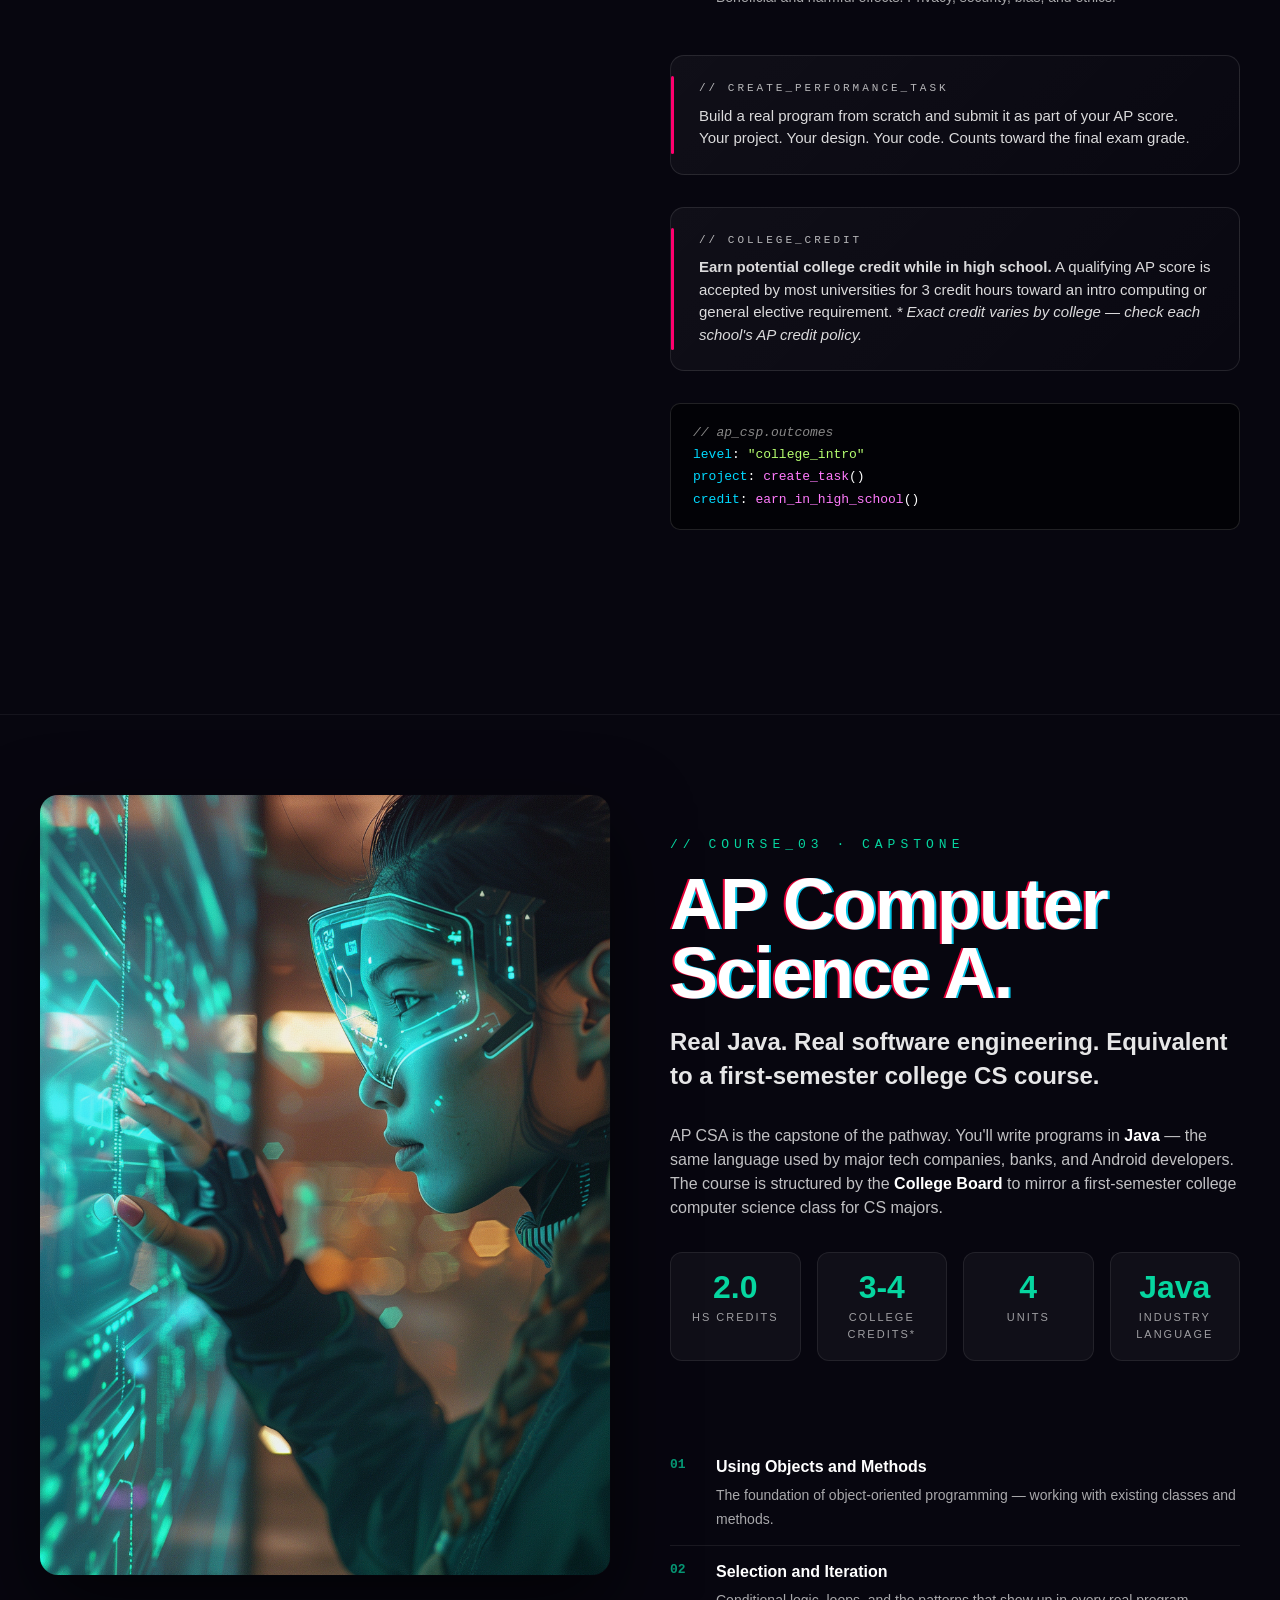
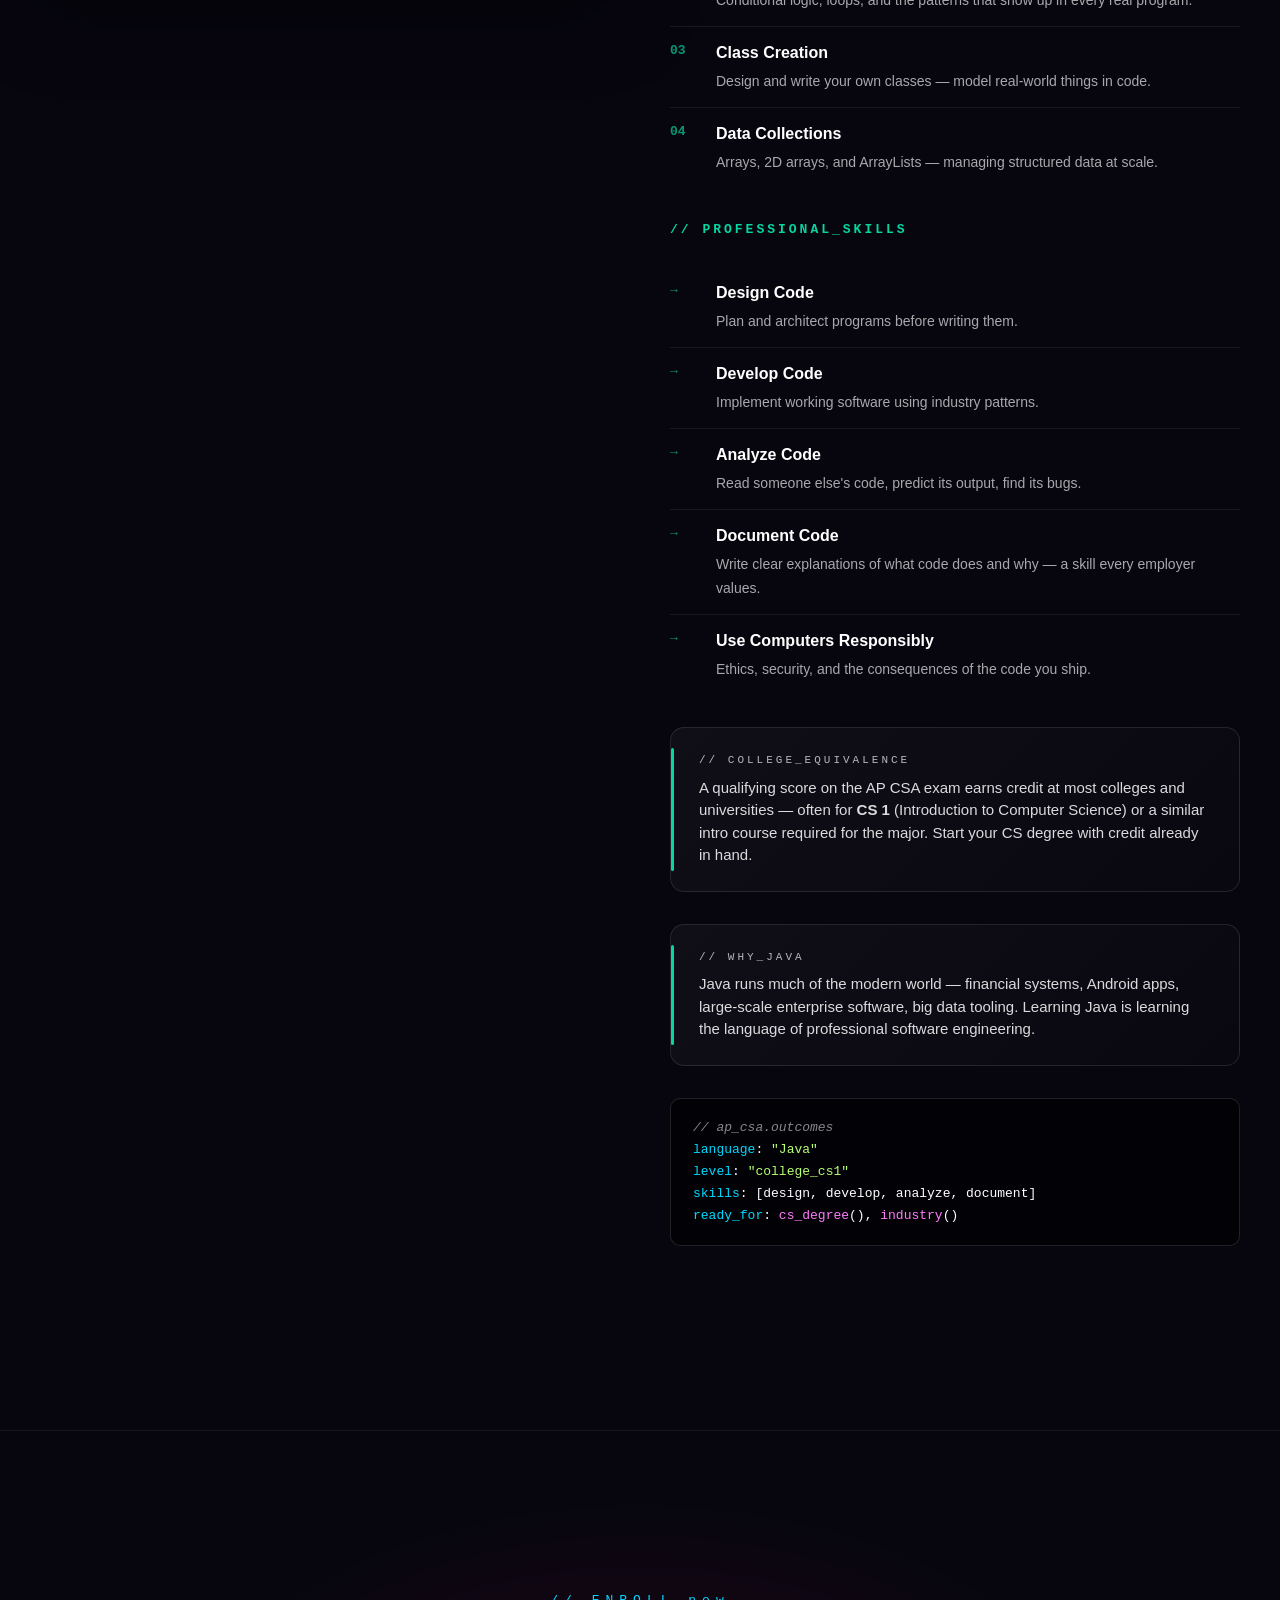
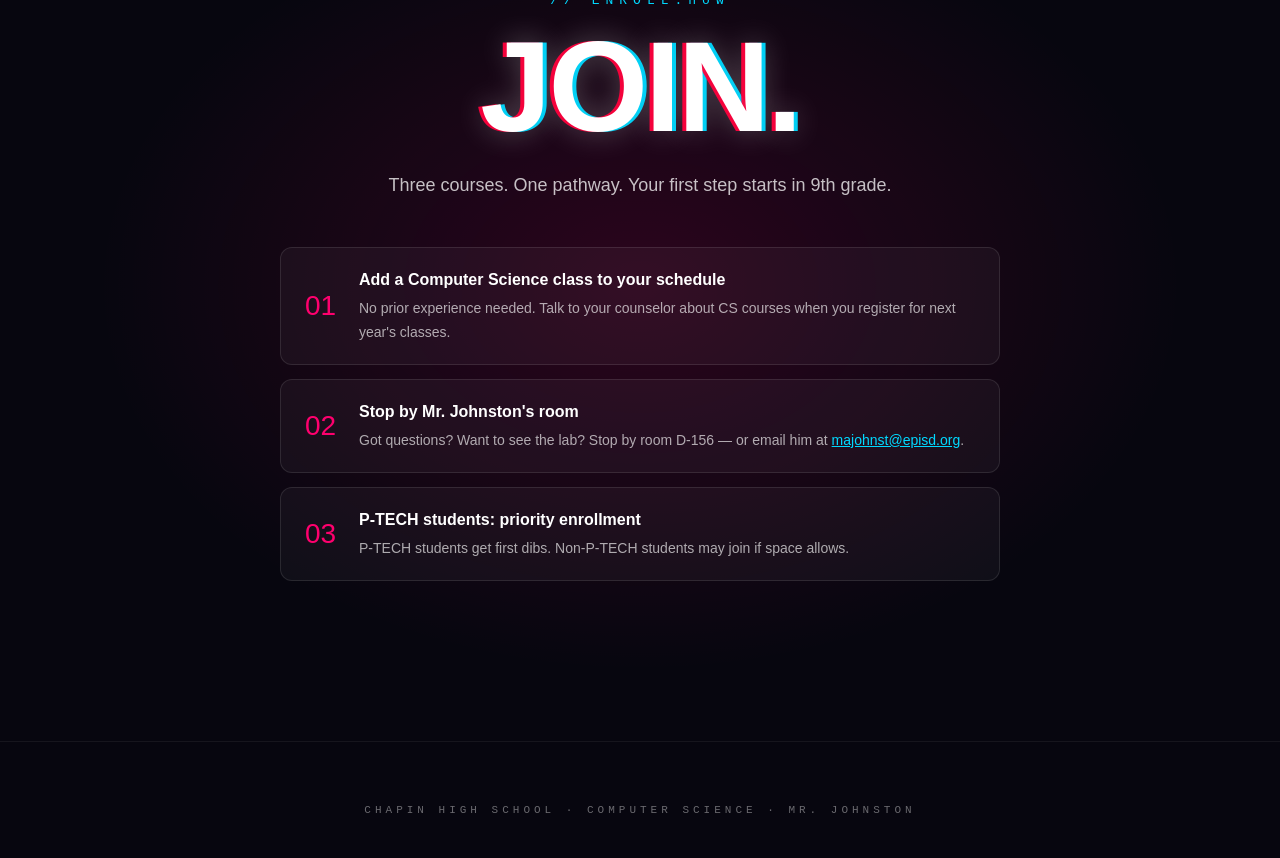
==== commit 677e7576: "update copy" ====
--- a/index.html
+++ b/index.html
@@ -737,7 +737,7 @@
       <div class="num mono">02</div>
       <div class="text">
         <strong>Stop by Mr. Johnston's room</strong>
-        <span>Got questions? Want to see the lab? Walk in any time during 8th grade orientation or registration week — or email him at <a href="mailto:majohnst@episd.org" style="color:#00d9ff;">majohnst@episd.org</a>.</span>
+        <span>Got questions? Want to see the lab? Stop by room D-156 — or email him at <a href="mailto:majohnst@episd.org" style="color:#00d9ff;">majohnst@episd.org</a>.</span>
       </div>
     </div>
     <div class="step" data-reveal>
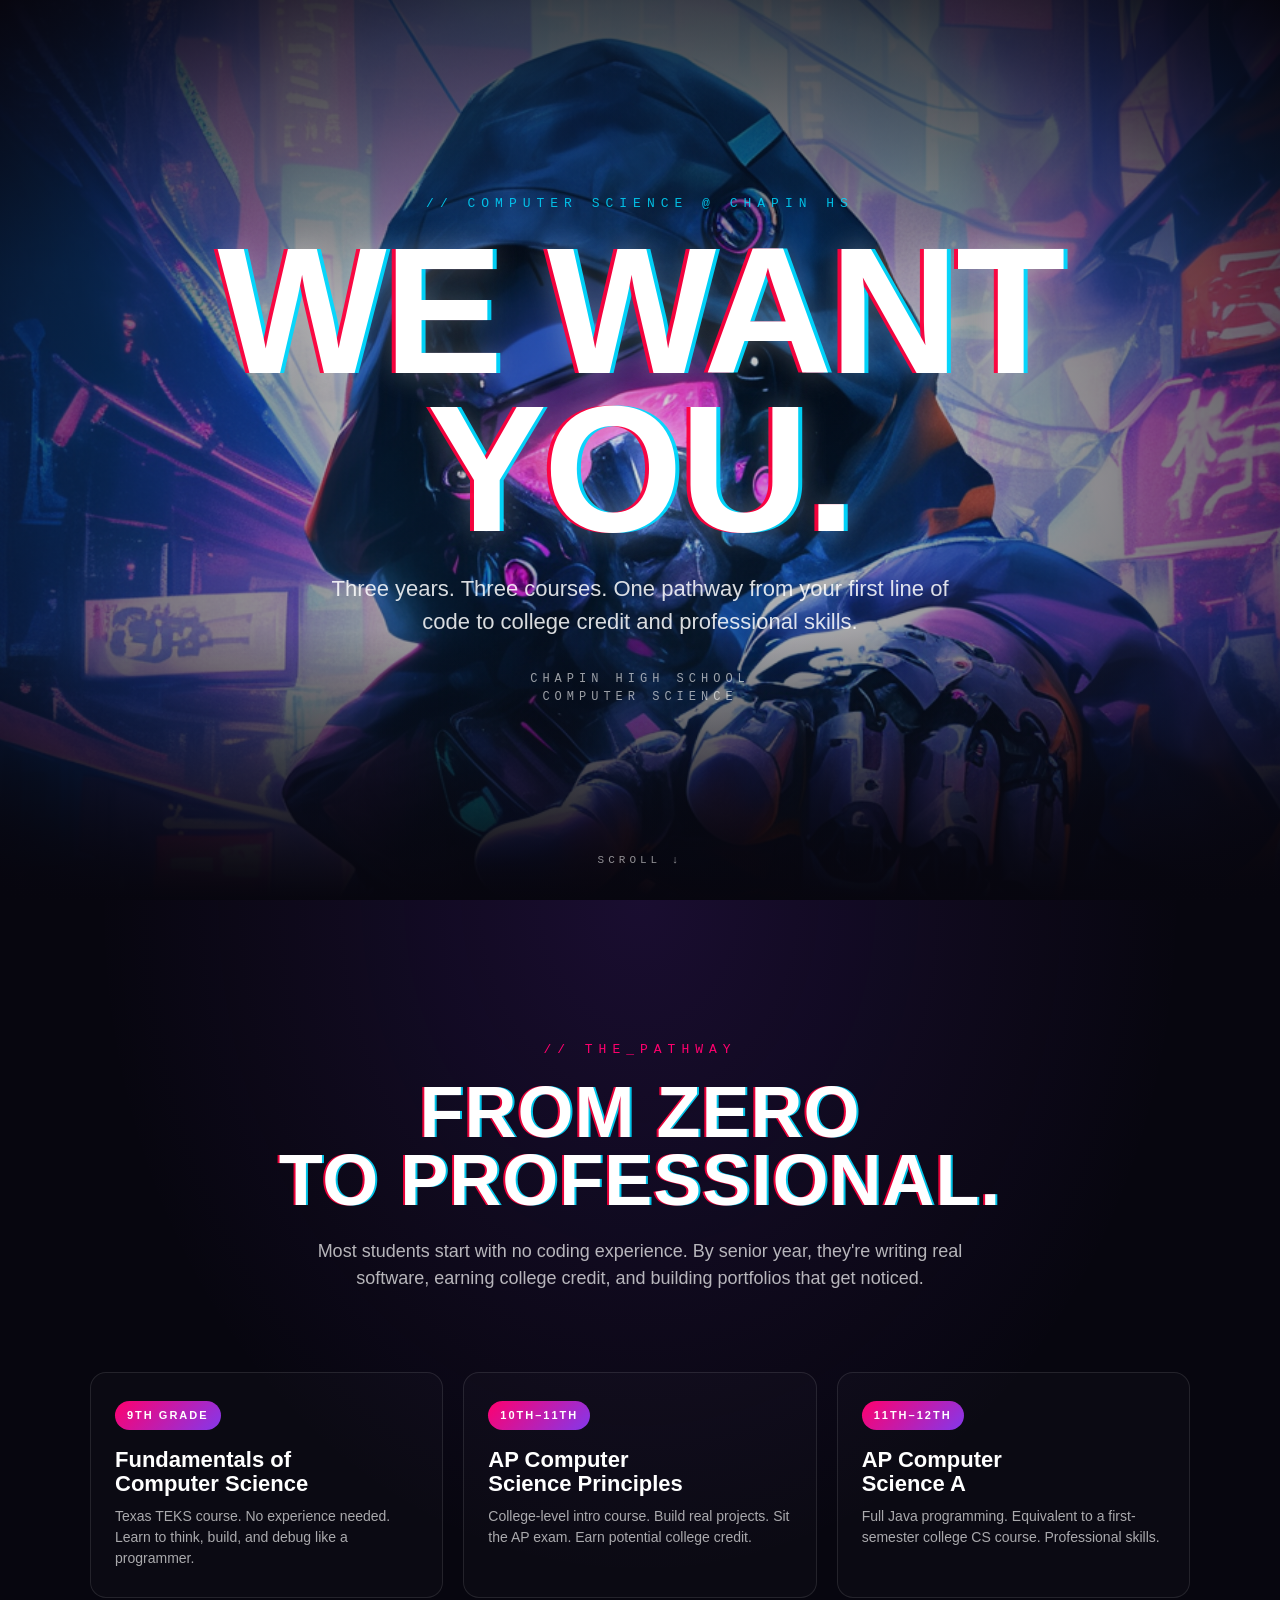
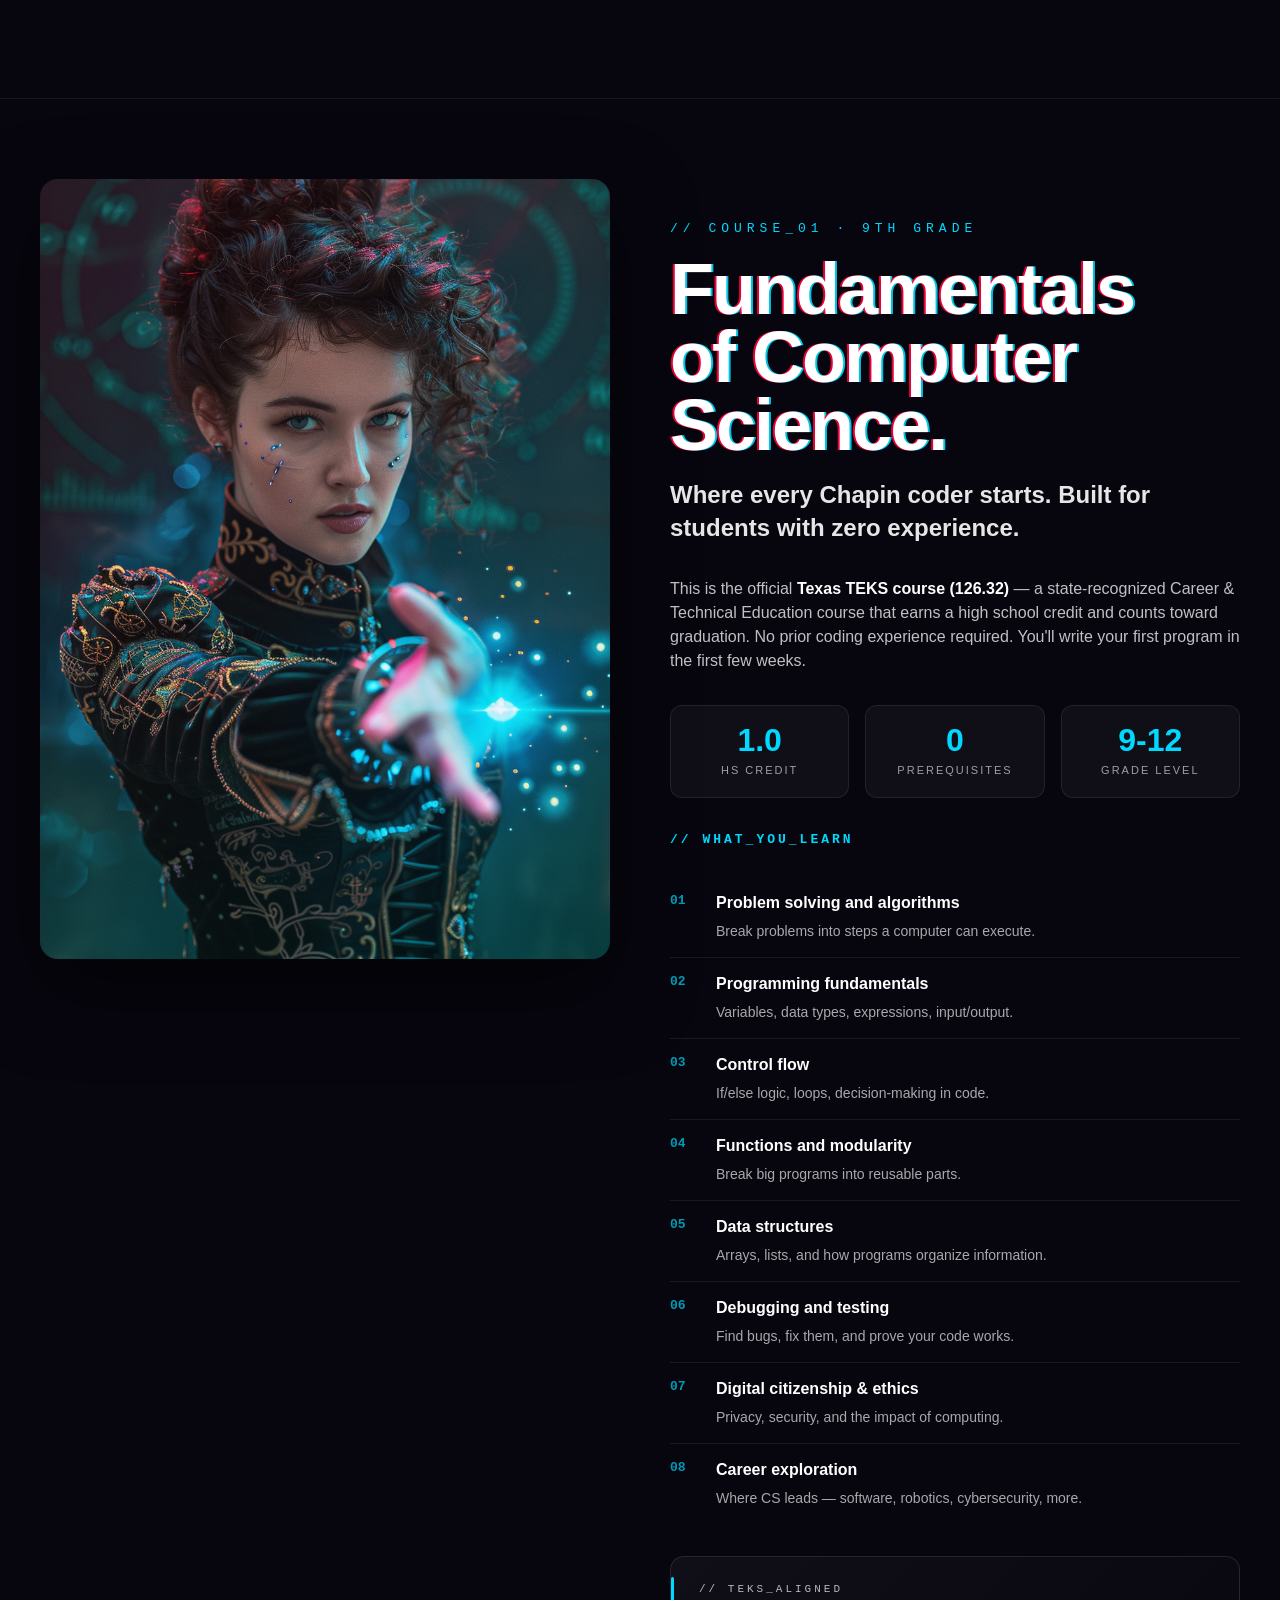
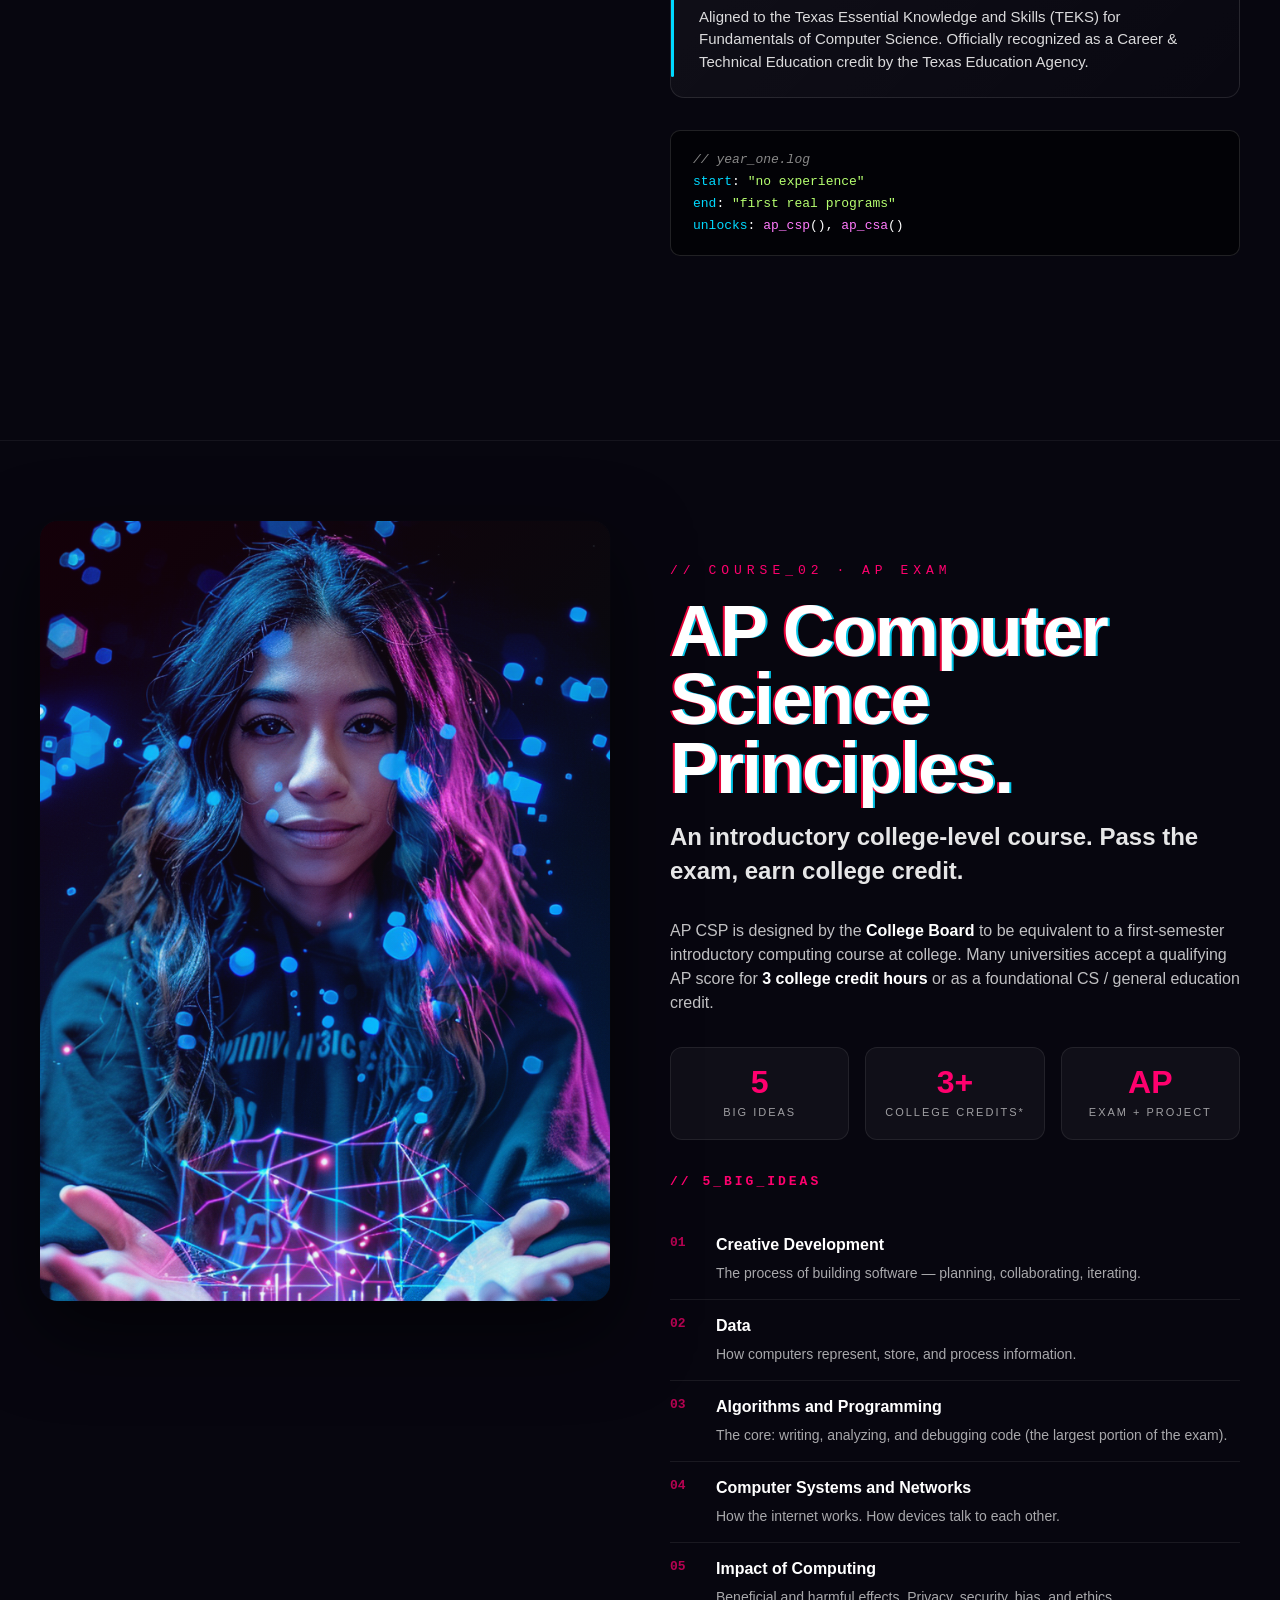
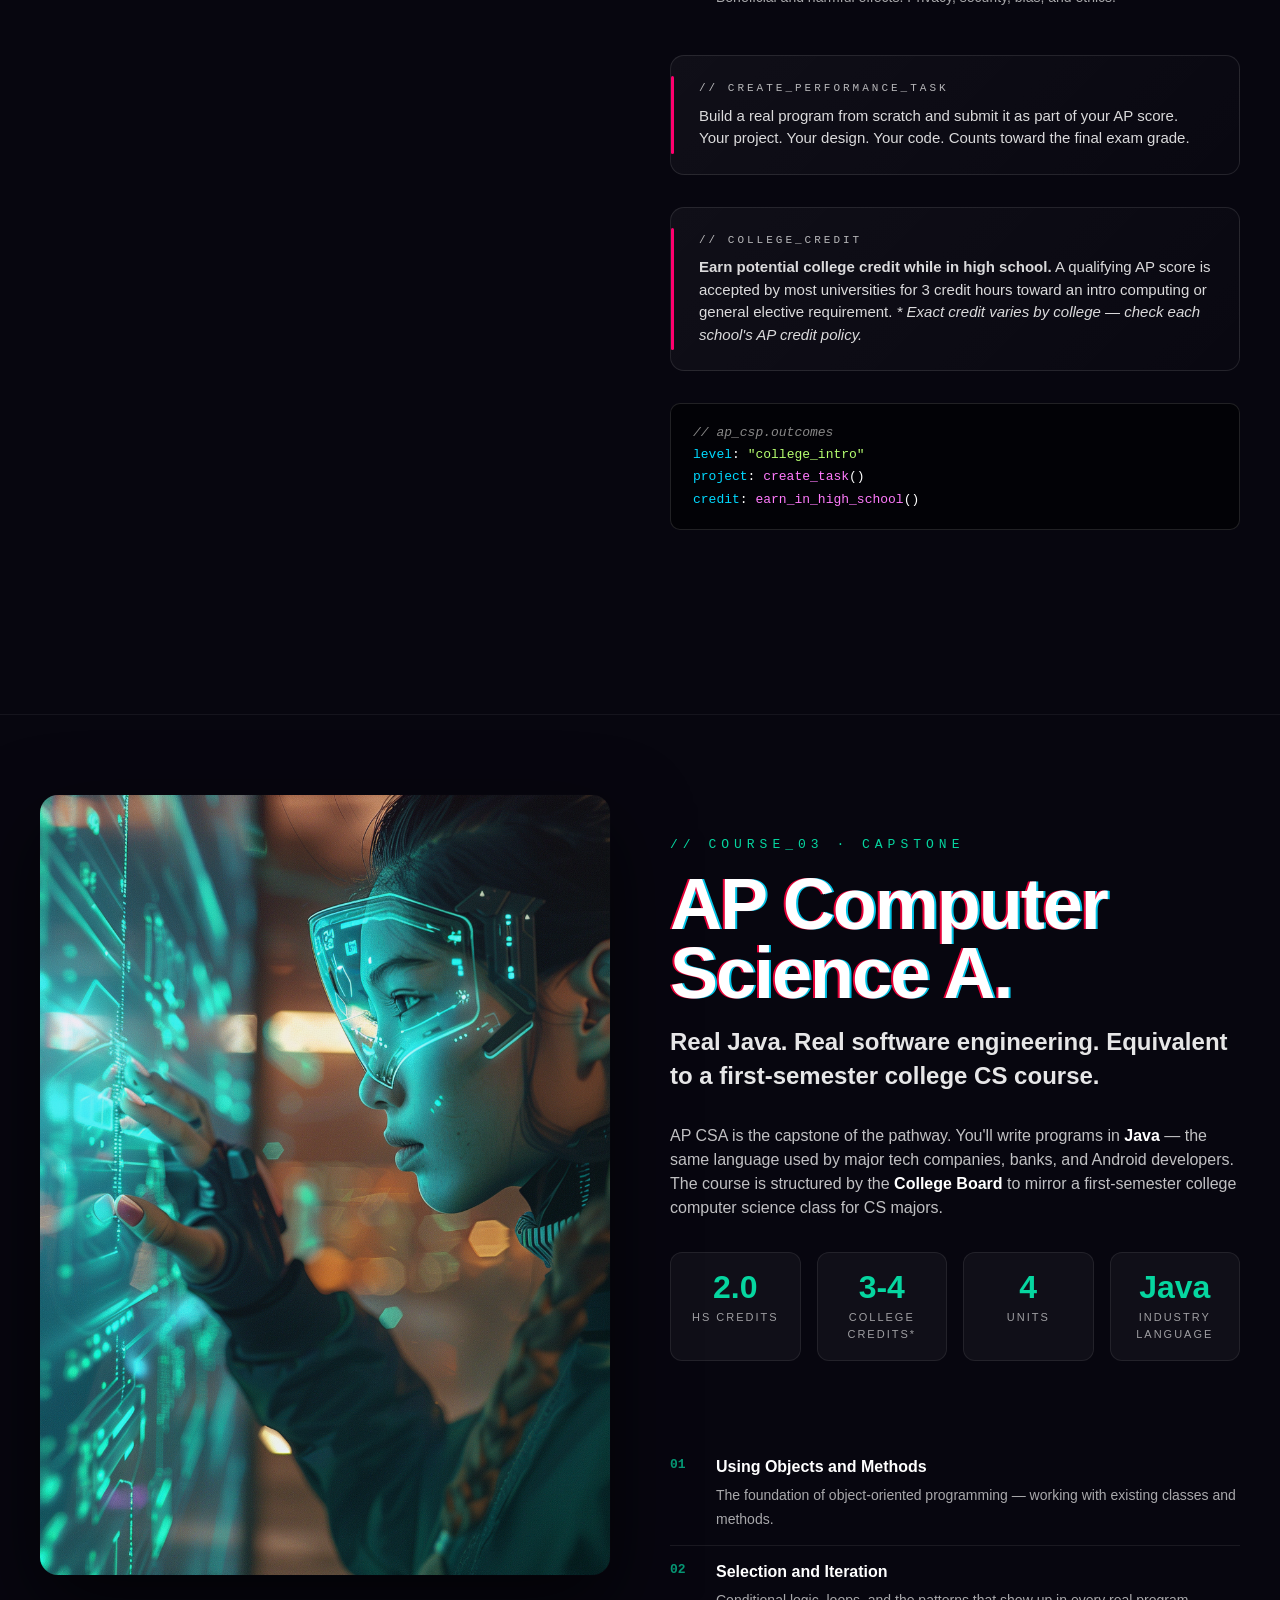
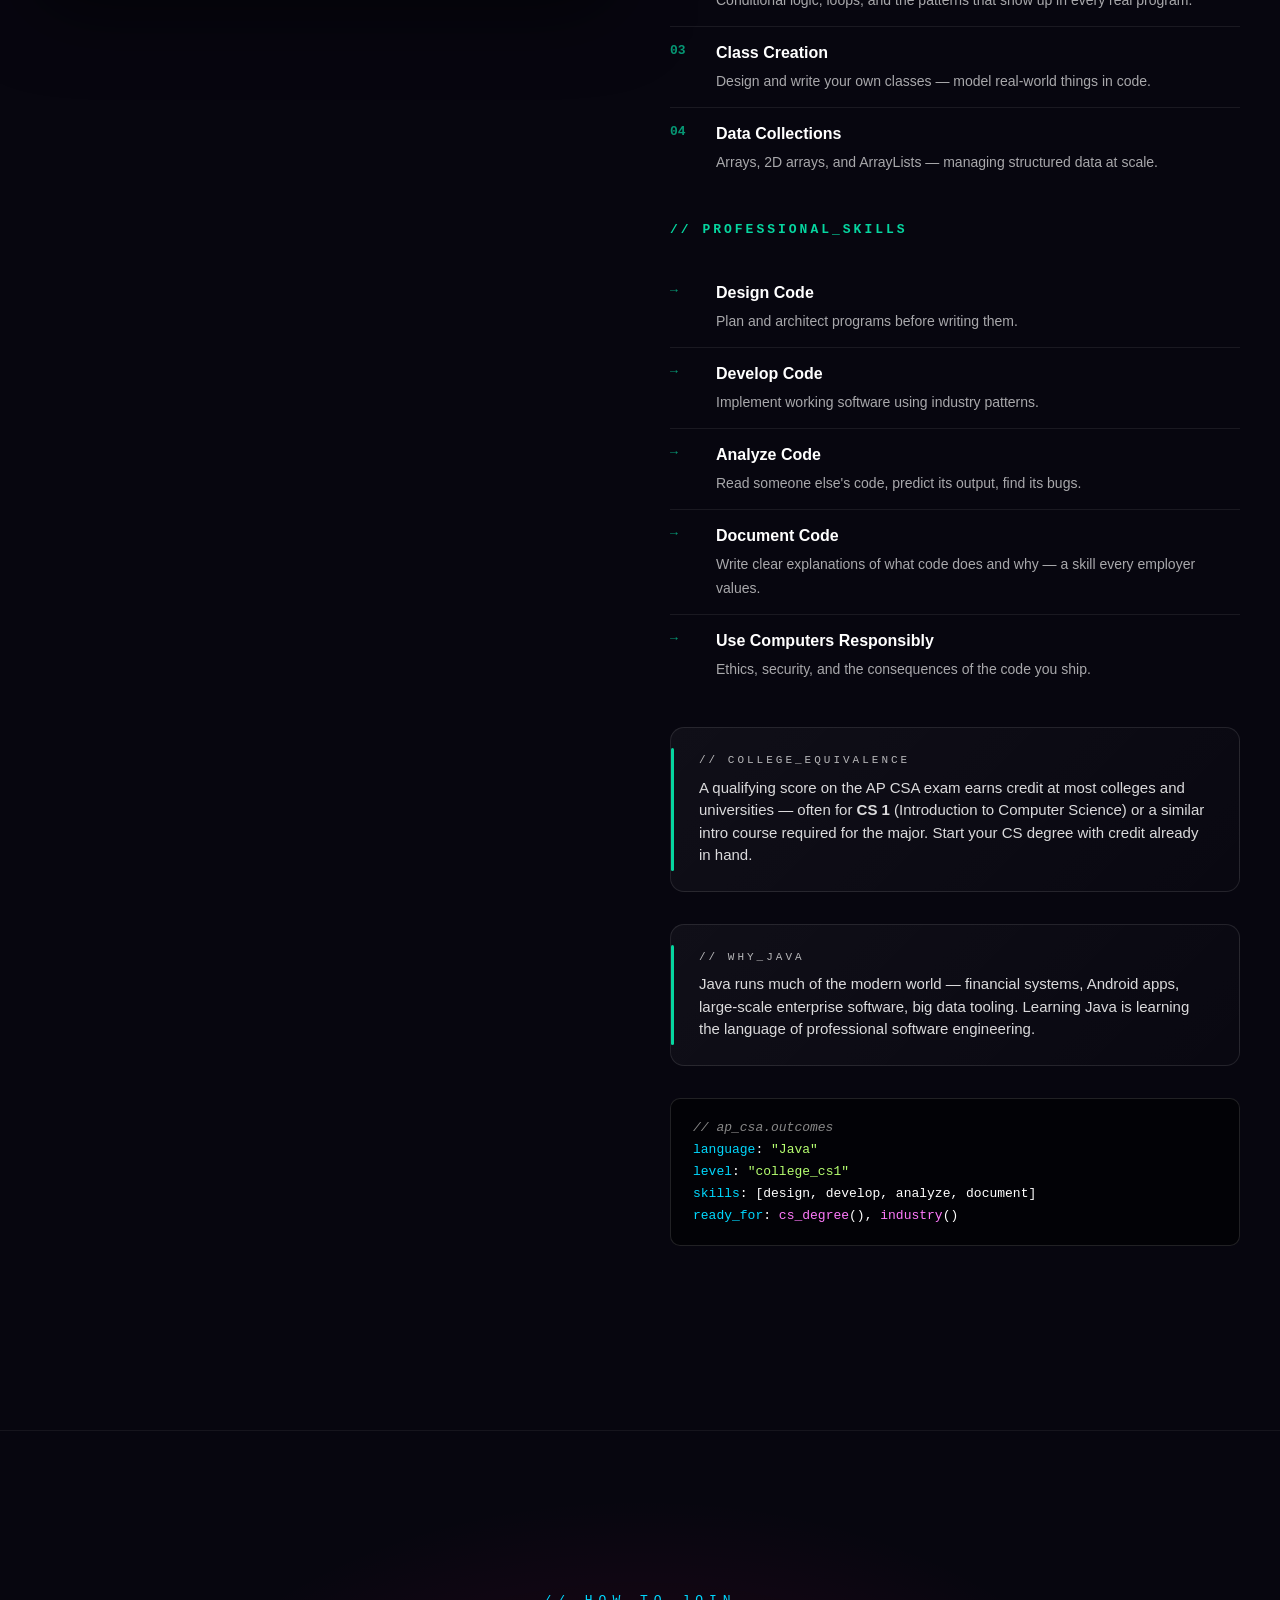
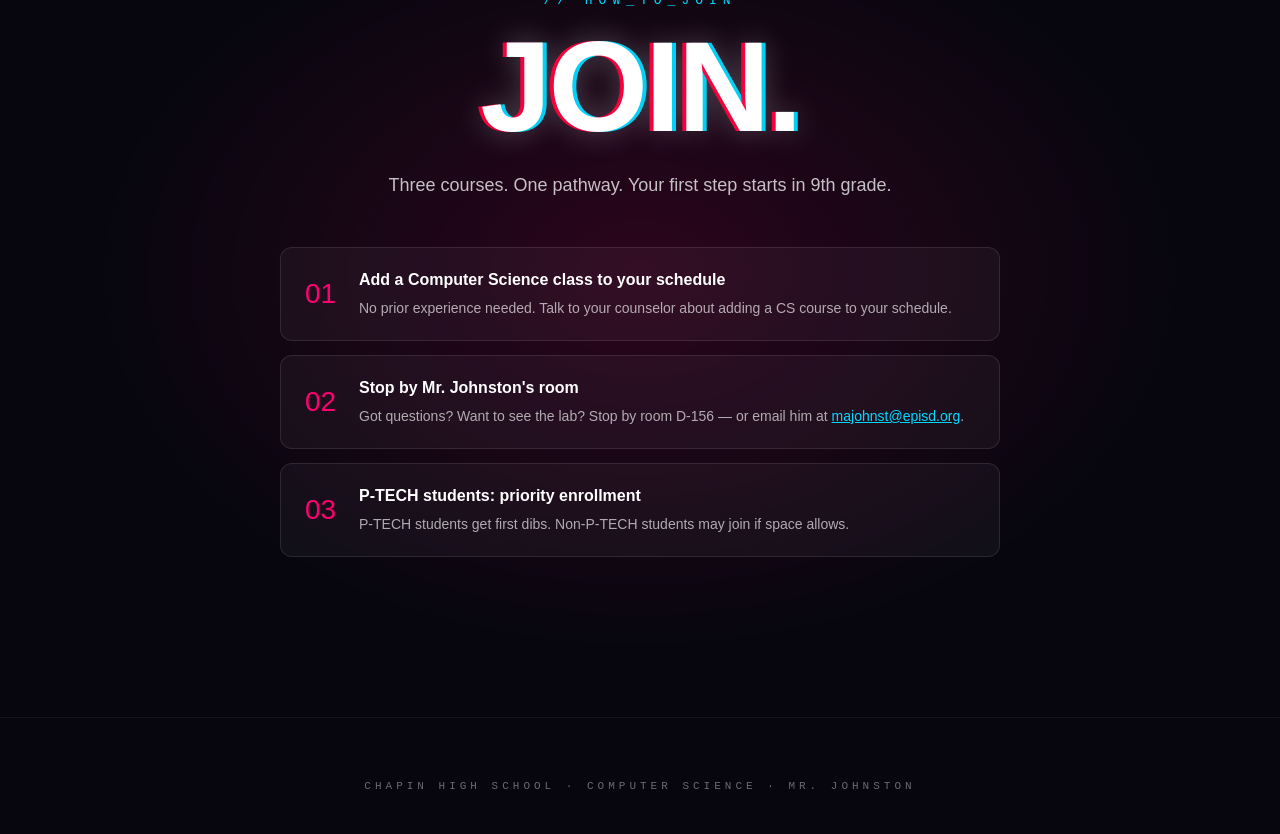
==== commit 71044d24: "update copy" ====
--- a/index.html
+++ b/index.html
@@ -721,7 +721,7 @@
 
 <!-- ════════ FINAL CTA ════════ -->
 <section class="final-cta" id="join">
-  <div class="label">// ENROLL.now</div>
+  <div class="label">// HOW_TO_JOIN</div>
   <h2 class="chrom">JOIN.</h2>
   <p class="lead">Three courses. One pathway. Your first step starts in 9th grade.</p>
 
@@ -730,7 +730,7 @@
       <div class="num mono">01</div>
       <div class="text">
         <strong>Add a Computer Science class to your schedule</strong>
-        <span>No prior experience needed. Talk to your counselor about CS courses when you register for next year's classes.</span>
+        <span>No prior experience needed. Talk to your counselor about adding a CS course to your schedule.</span>
       </div>
     </div>
     <div class="step" data-reveal>
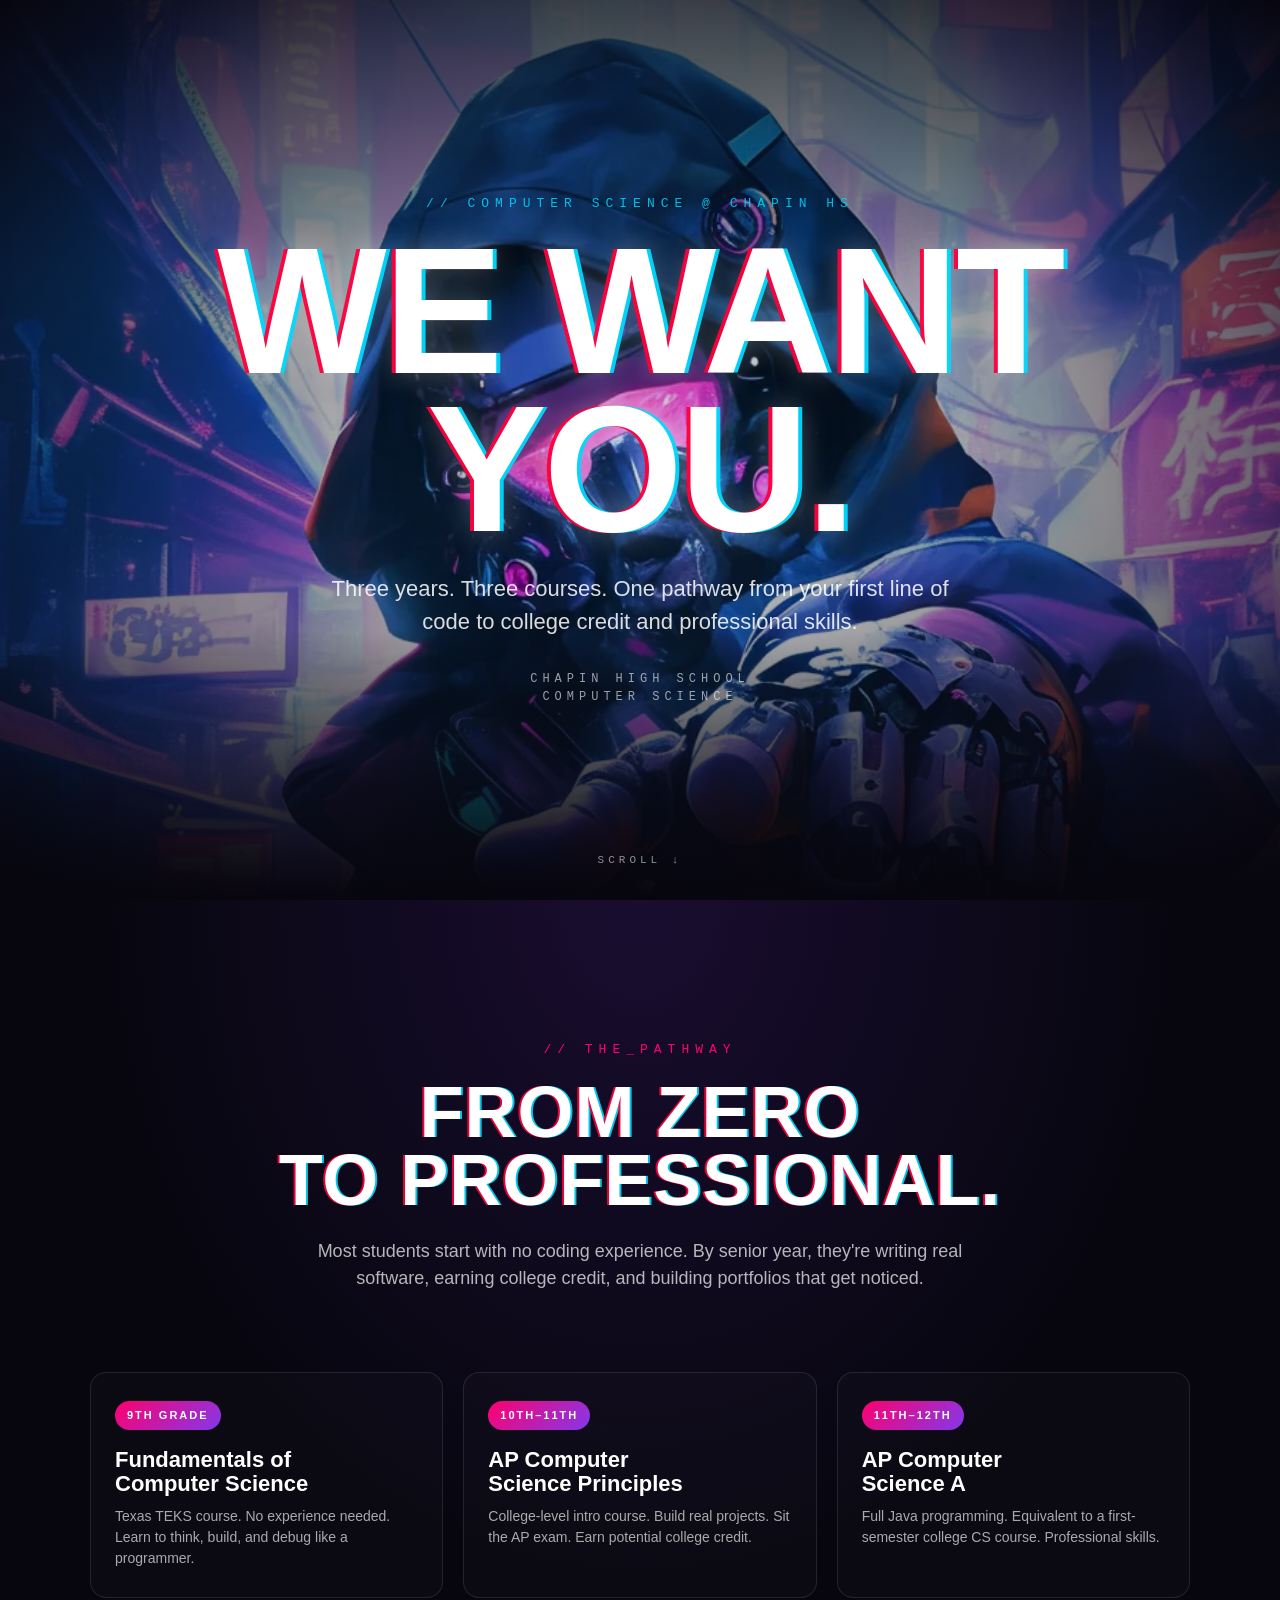
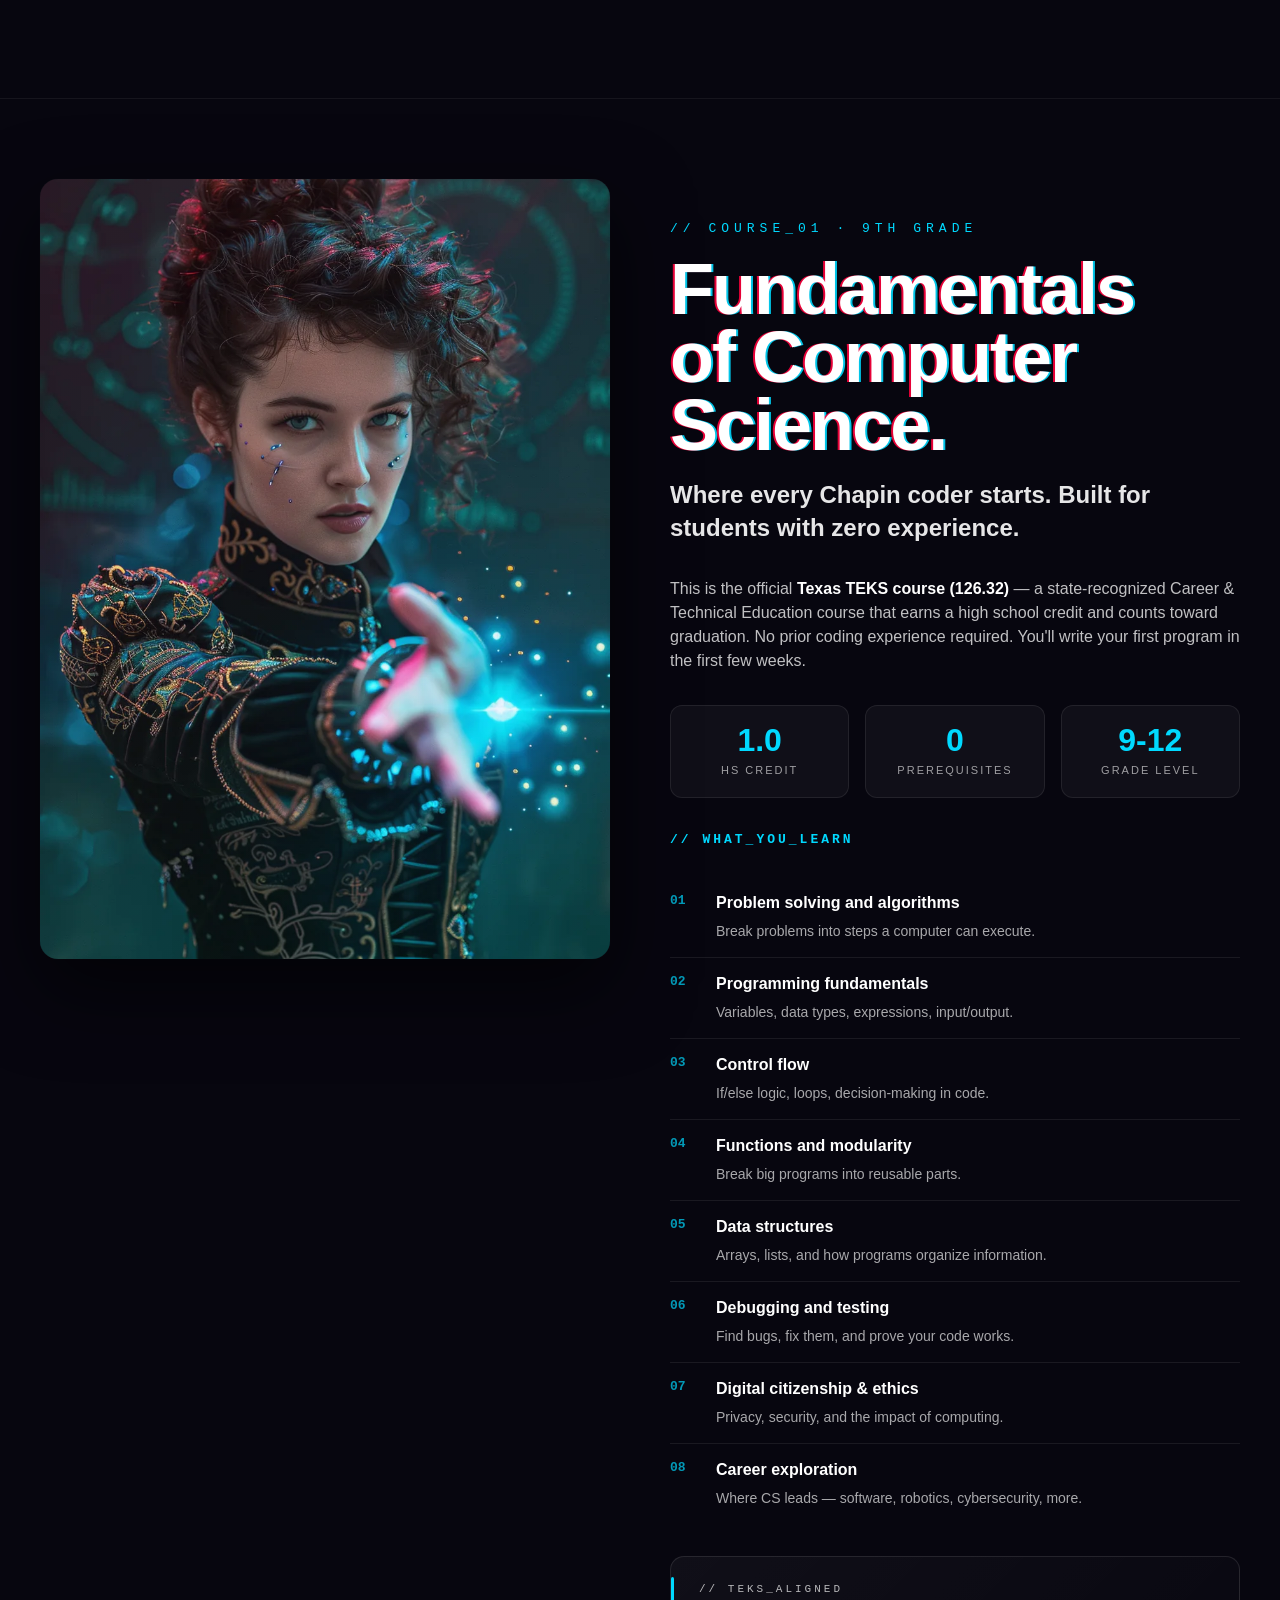
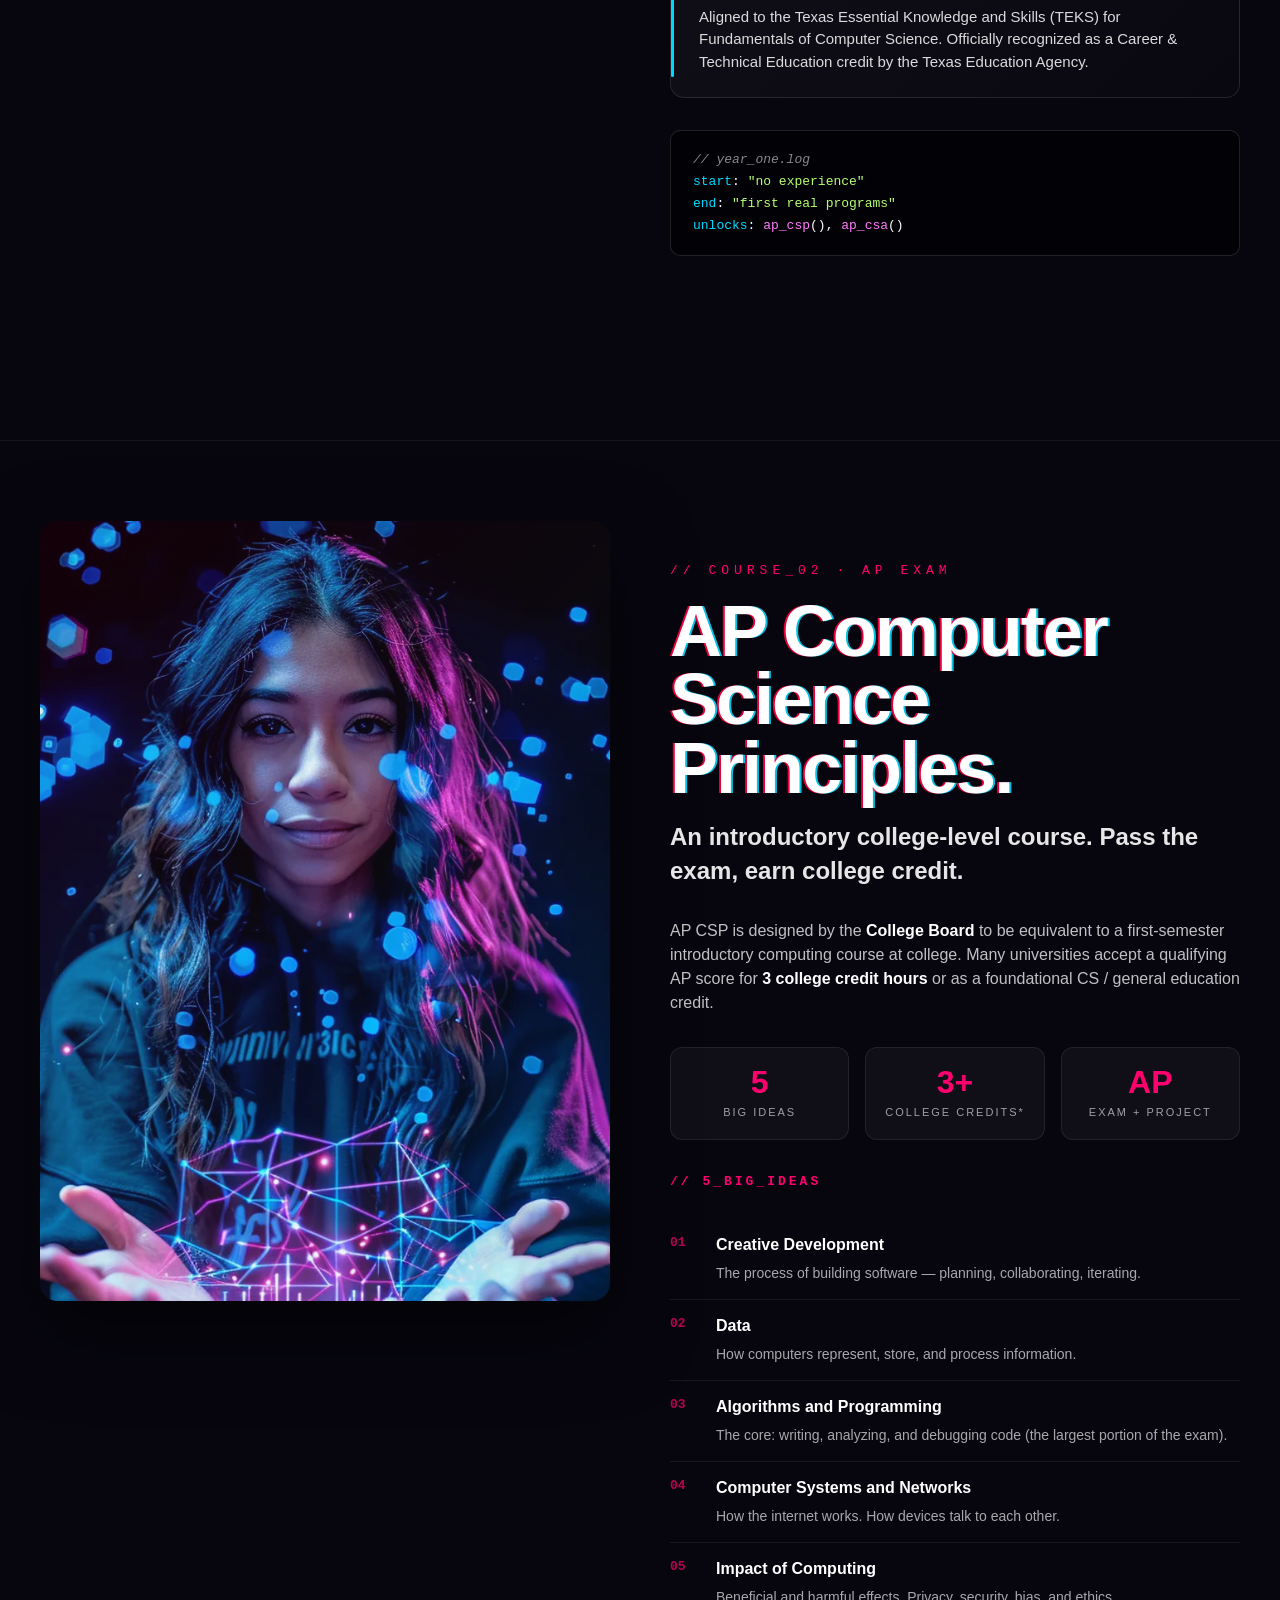
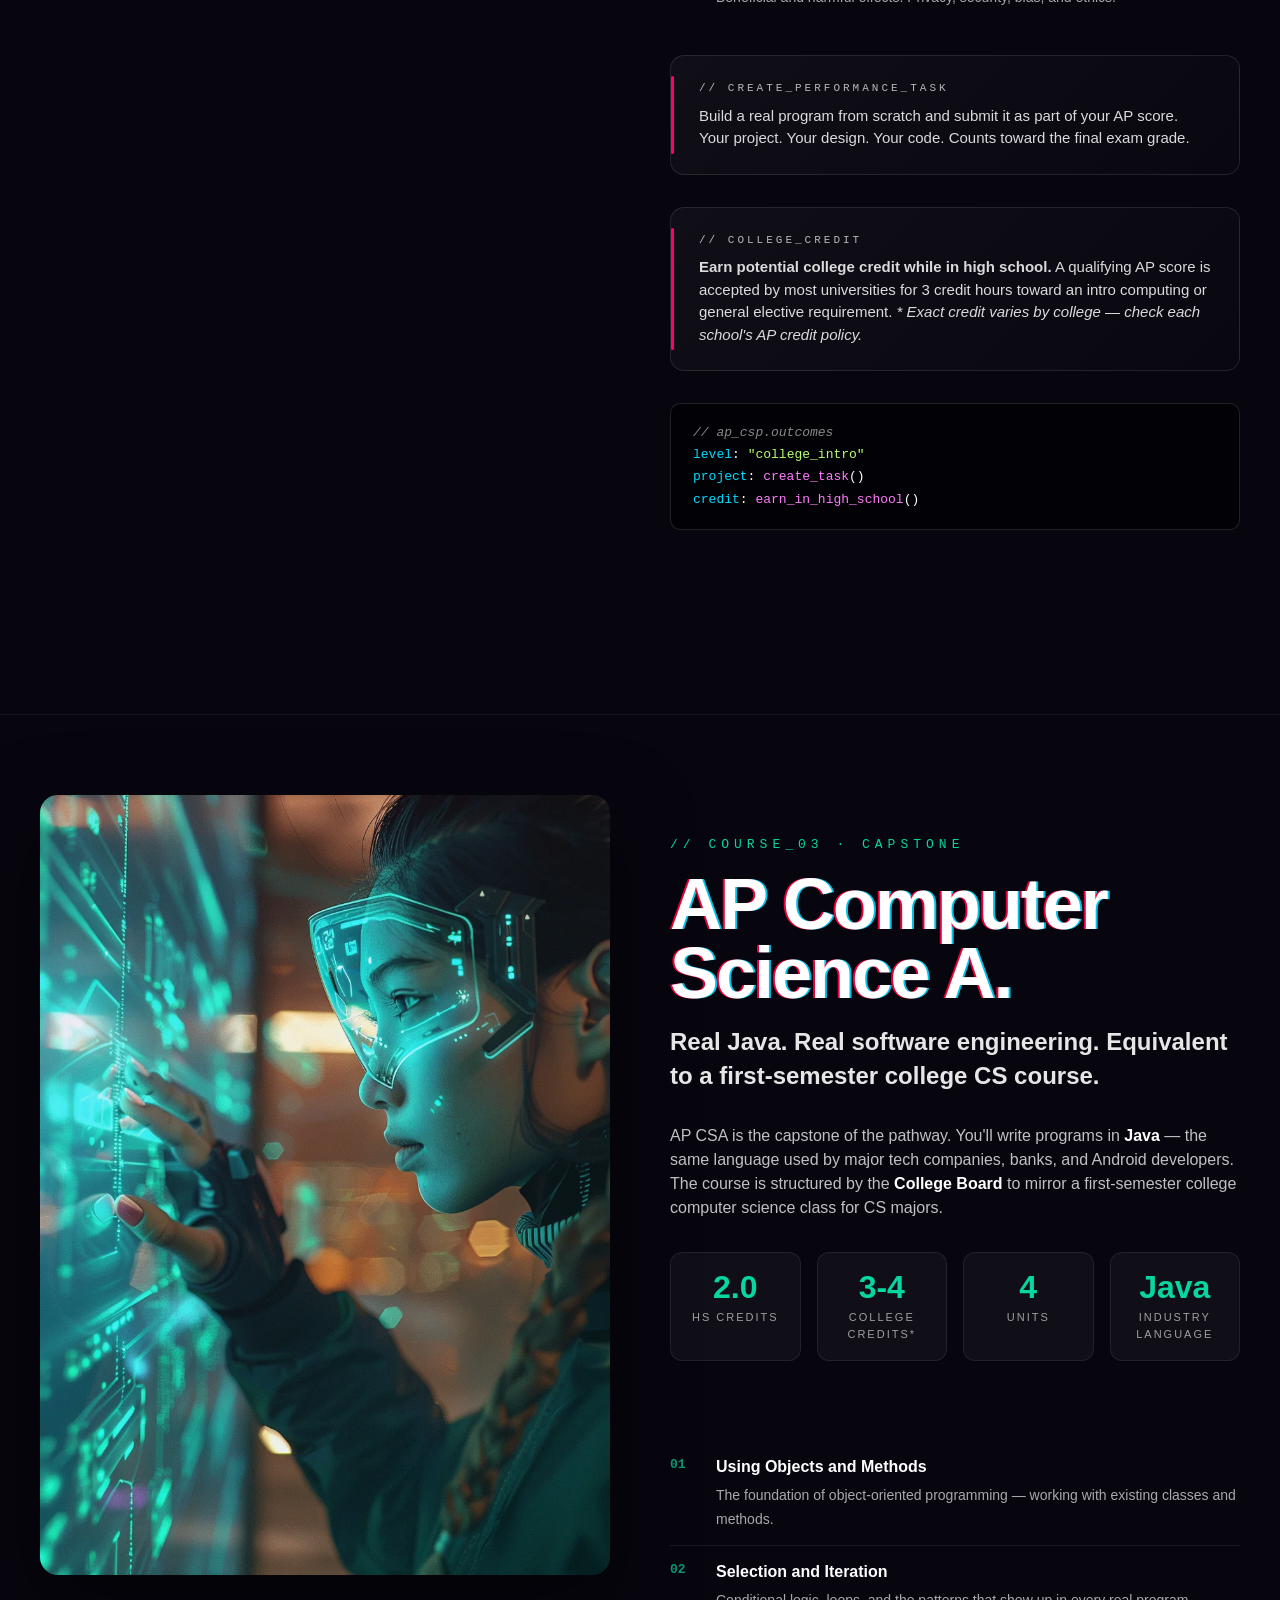
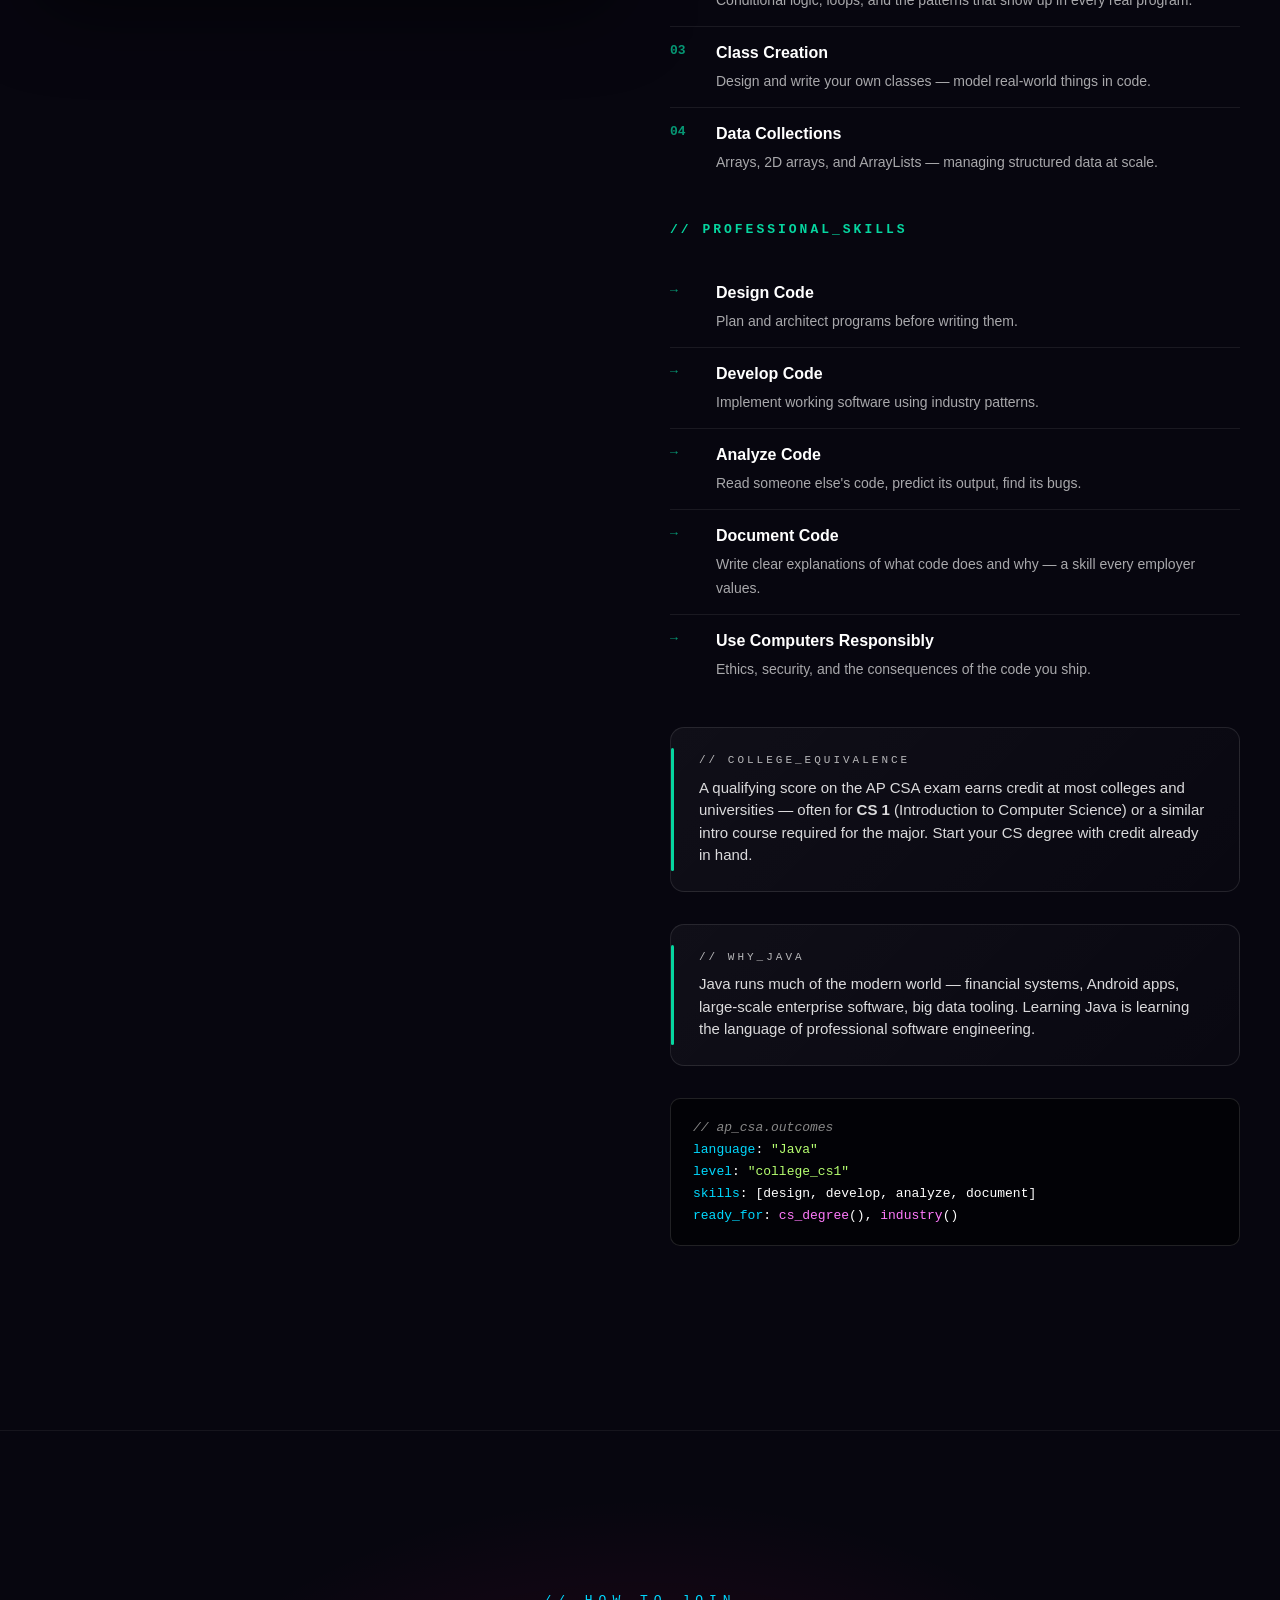
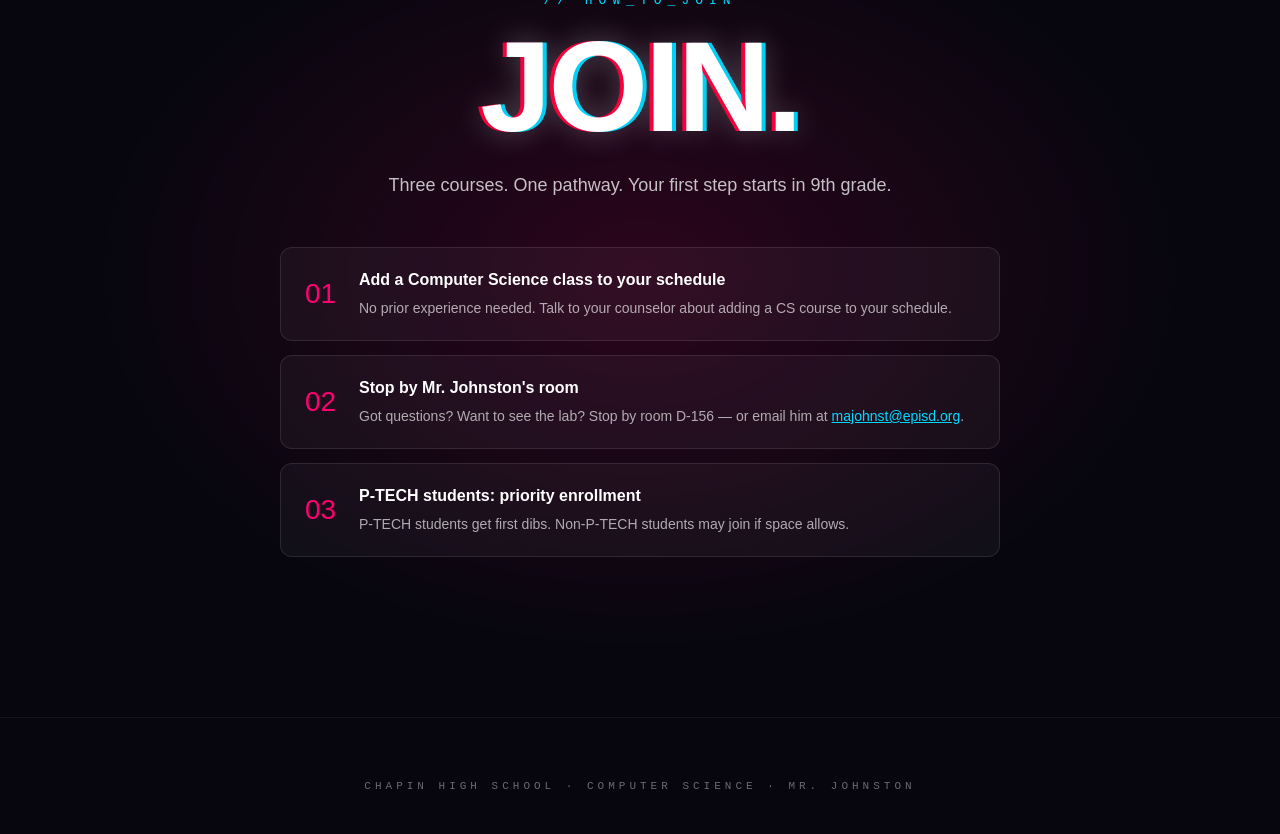
==== commit 0cbf43ec: "optimize images to webp; smooth out display.html progress bar Convert site images from PNG to WebP (" ====
--- a/index.html
+++ b/index.html
@@ -99,7 +99,7 @@
   .hero-bg {
     position: absolute;
     inset: 0;
-    background-image: url('images/mjstem_Cool_cyberpunk_hacker_character_dramatic_recruitment-p_747921a9-f107-4bc1-9a56-e63c9869f5ca_3.png');
+    background-image: url('images/mjstem_Cool_cyberpunk_hacker_character_dramatic_recruitment-p_747921a9-f107-4bc1-9a56-e63c9869f5ca_3.webp');
     background-size: cover;
     background-position: center 20%;
     z-index: 0;
@@ -576,7 +576,7 @@
 <!-- ════════ FUNDAMENTALS OF CS ════════ -->
 <section class="course focs" id="focs">
   <div class="course-row">
-    <div class="course-image" style="background-image: url('images/cyberpunk-ada.png');"></div>
+    <div class="course-image" style="background-image: url('images/cyberpunk-ada.webp');"></div>
     <div class="course-content">
       <div class="label" data-reveal>// COURSE_01 · 9TH GRADE</div>
       <h2 class="chrom subtle" data-reveal>Fundamentals<br>of Computer<br>Science.</h2>
@@ -620,7 +620,7 @@
 <!-- ════════ AP CSP ════════ -->
 <section class="course csp" id="csp">
   <div class="course-row">
-    <div class="course-image" style="background-image: url('images/mjstem_Confident_young_Latina_creator_warm_brown_skin_long_da_d593f914-3126-4b63-9830-e44363c1023a_0.png');"></div>
+    <div class="course-image" style="background-image: url('images/mjstem_Confident_young_Latina_creator_warm_brown_skin_long_da_d593f914-3126-4b63-9830-e44363c1023a_0.webp');"></div>
     <div class="course-content">
       <div class="label" data-reveal>// COURSE_02 · AP EXAM</div>
       <h2 class="chrom subtle" data-reveal>AP Computer<br>Science<br>Principles.</h2>
@@ -666,7 +666,7 @@
 <!-- ════════ AP CSA ════════ -->
 <section class="course csa" id="csa">
   <div class="course-row">
-    <div class="course-image" style="background-image: url('images/mjstem_Cyberpunk_white-hat_hacker_operative_young_South_Asian_2a2a8773-59bd-4d55-8196-5ee295d68462_2.png');"></div>
+    <div class="course-image" style="background-image: url('images/mjstem_Cyberpunk_white-hat_hacker_operative_young_South_Asian_2a2a8773-59bd-4d55-8196-5ee295d68462_2.webp');"></div>
     <div class="course-content">
       <div class="label" data-reveal>// COURSE_03 · CAPSTONE</div>
       <h2 class="chrom subtle" data-reveal>AP Computer<br>Science A.</h2>
